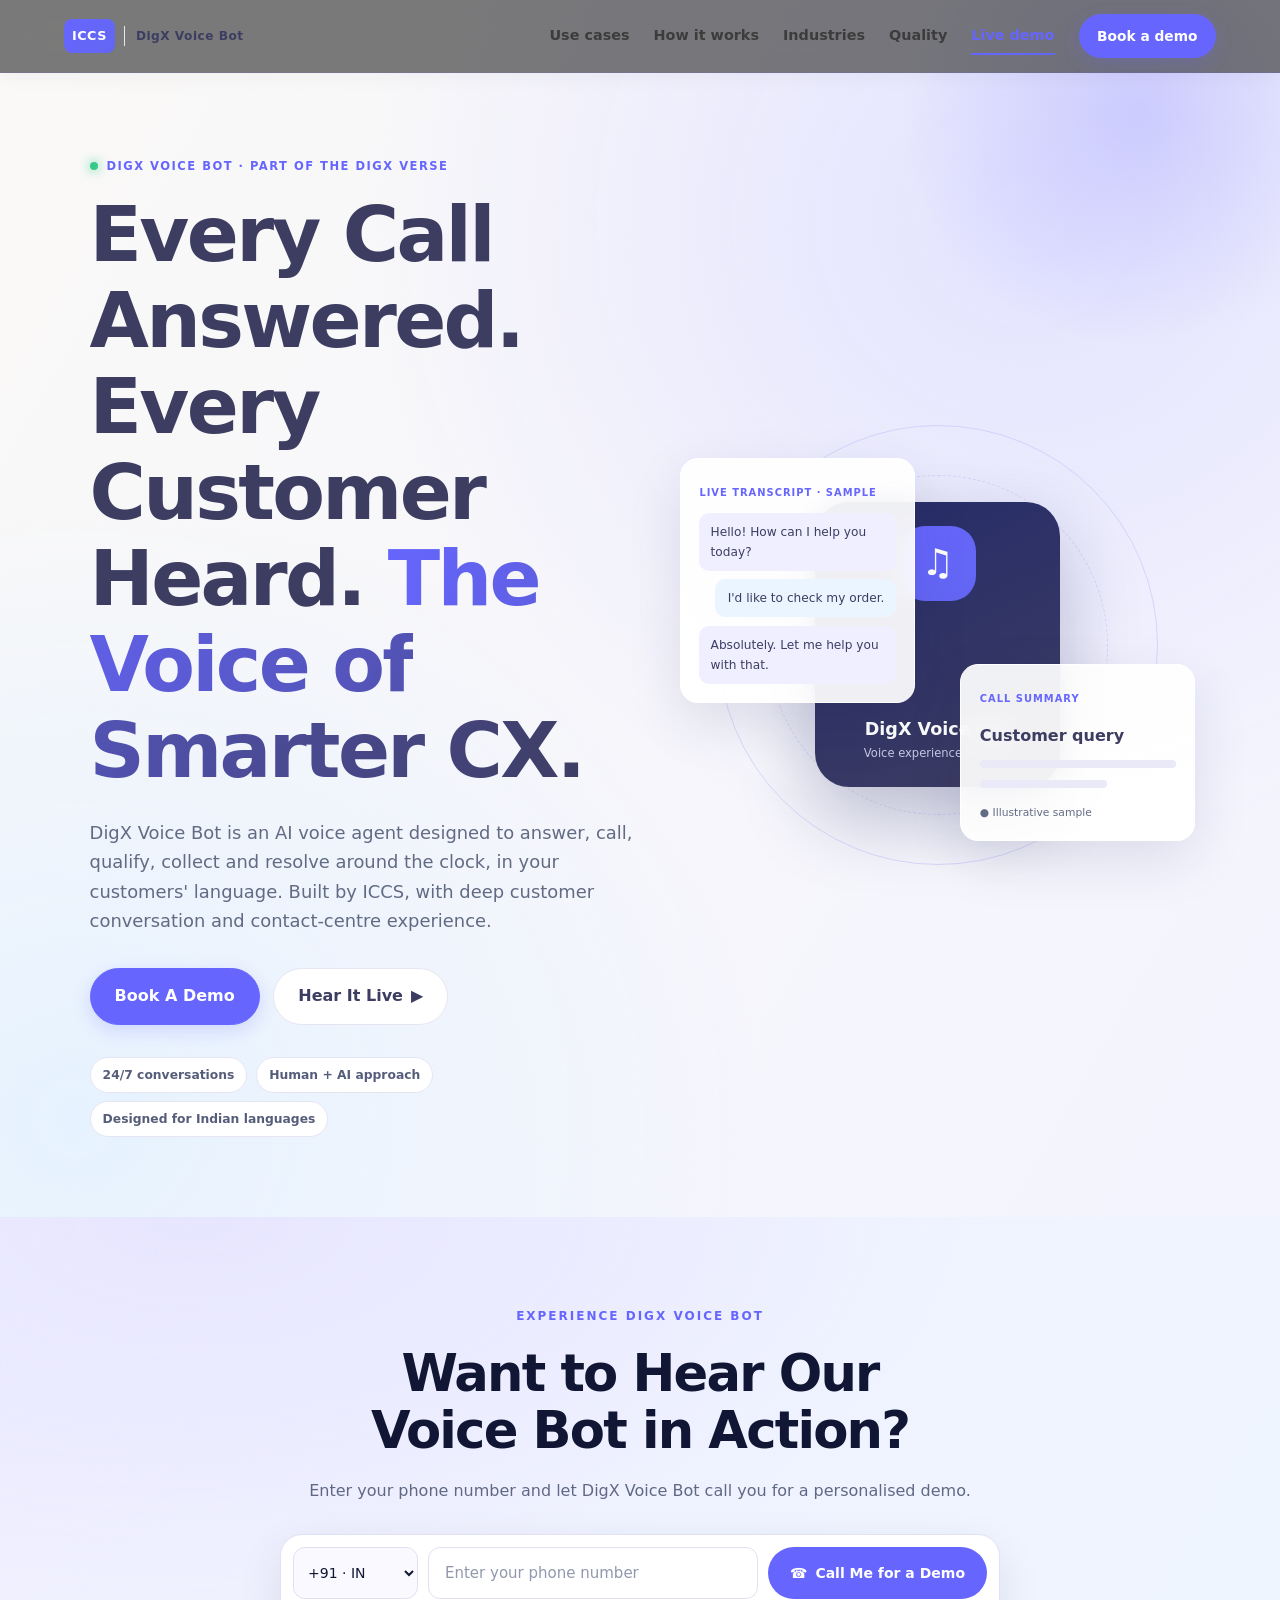
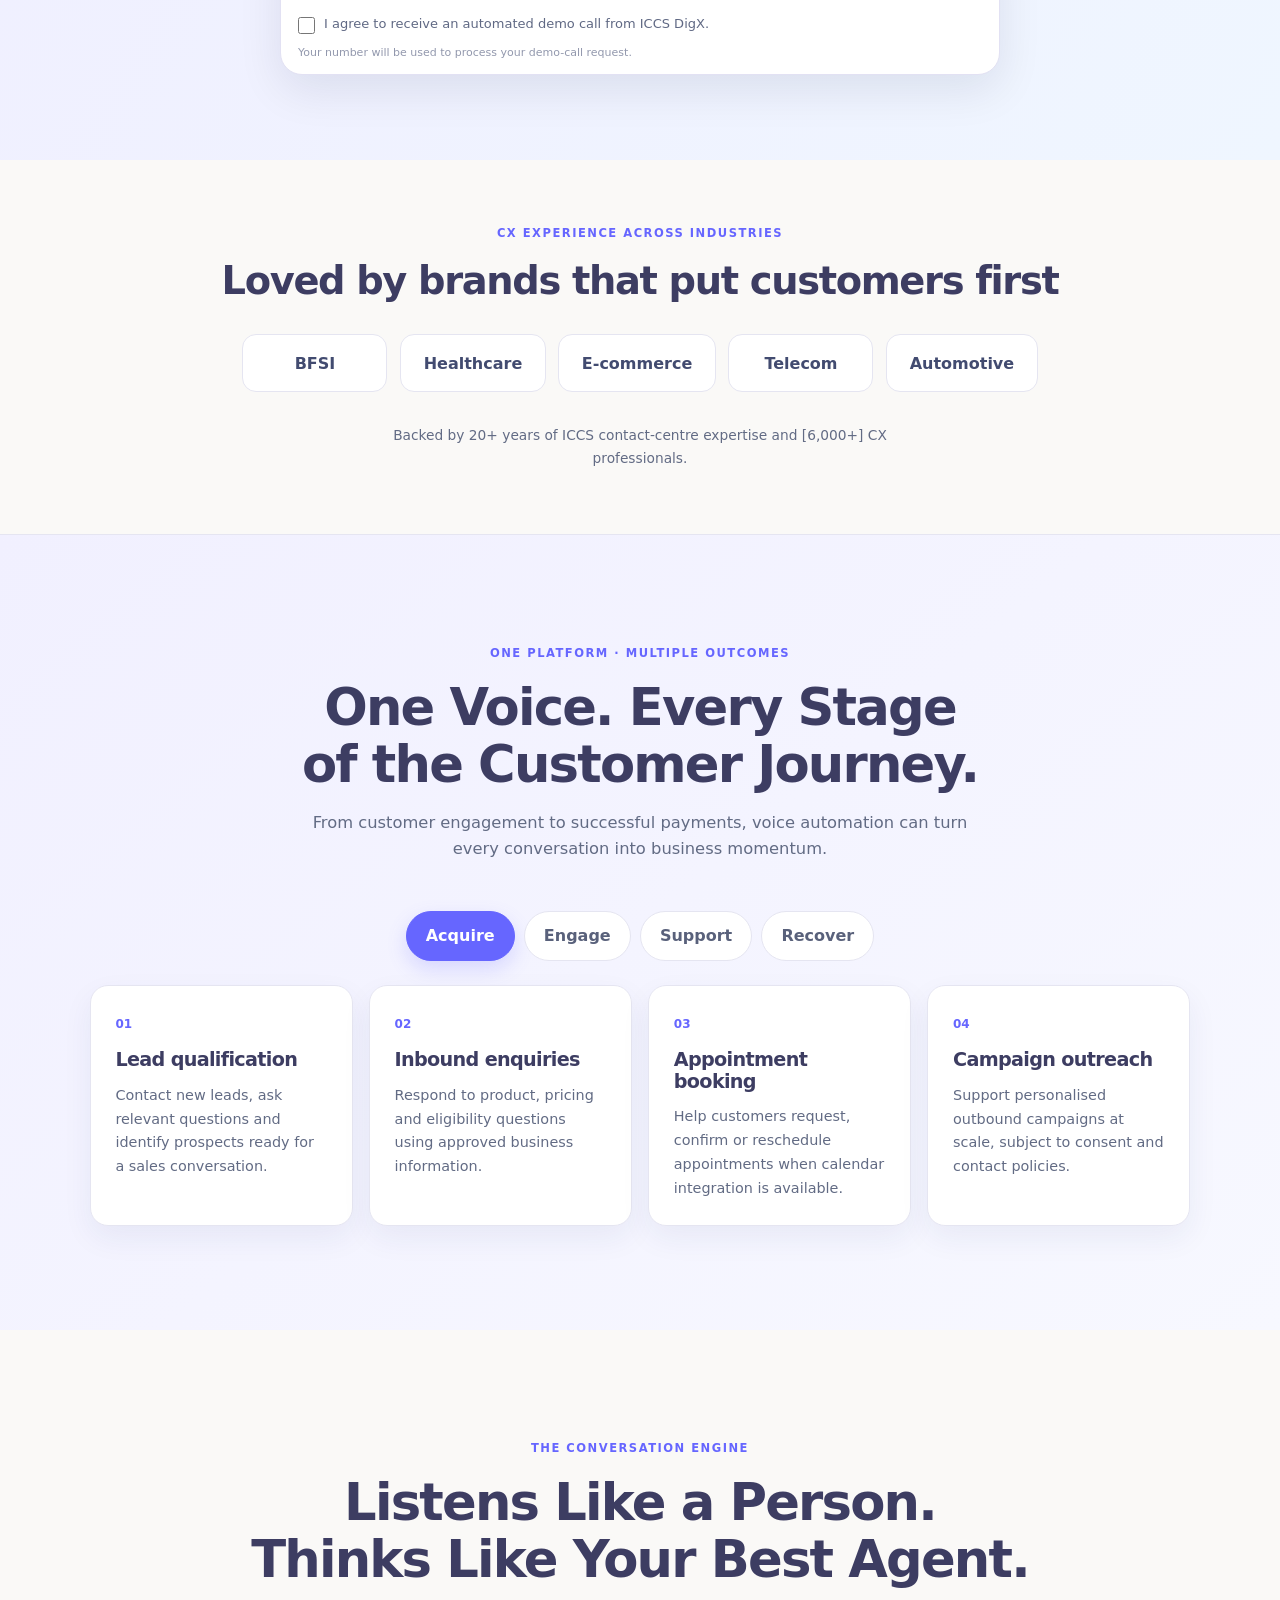
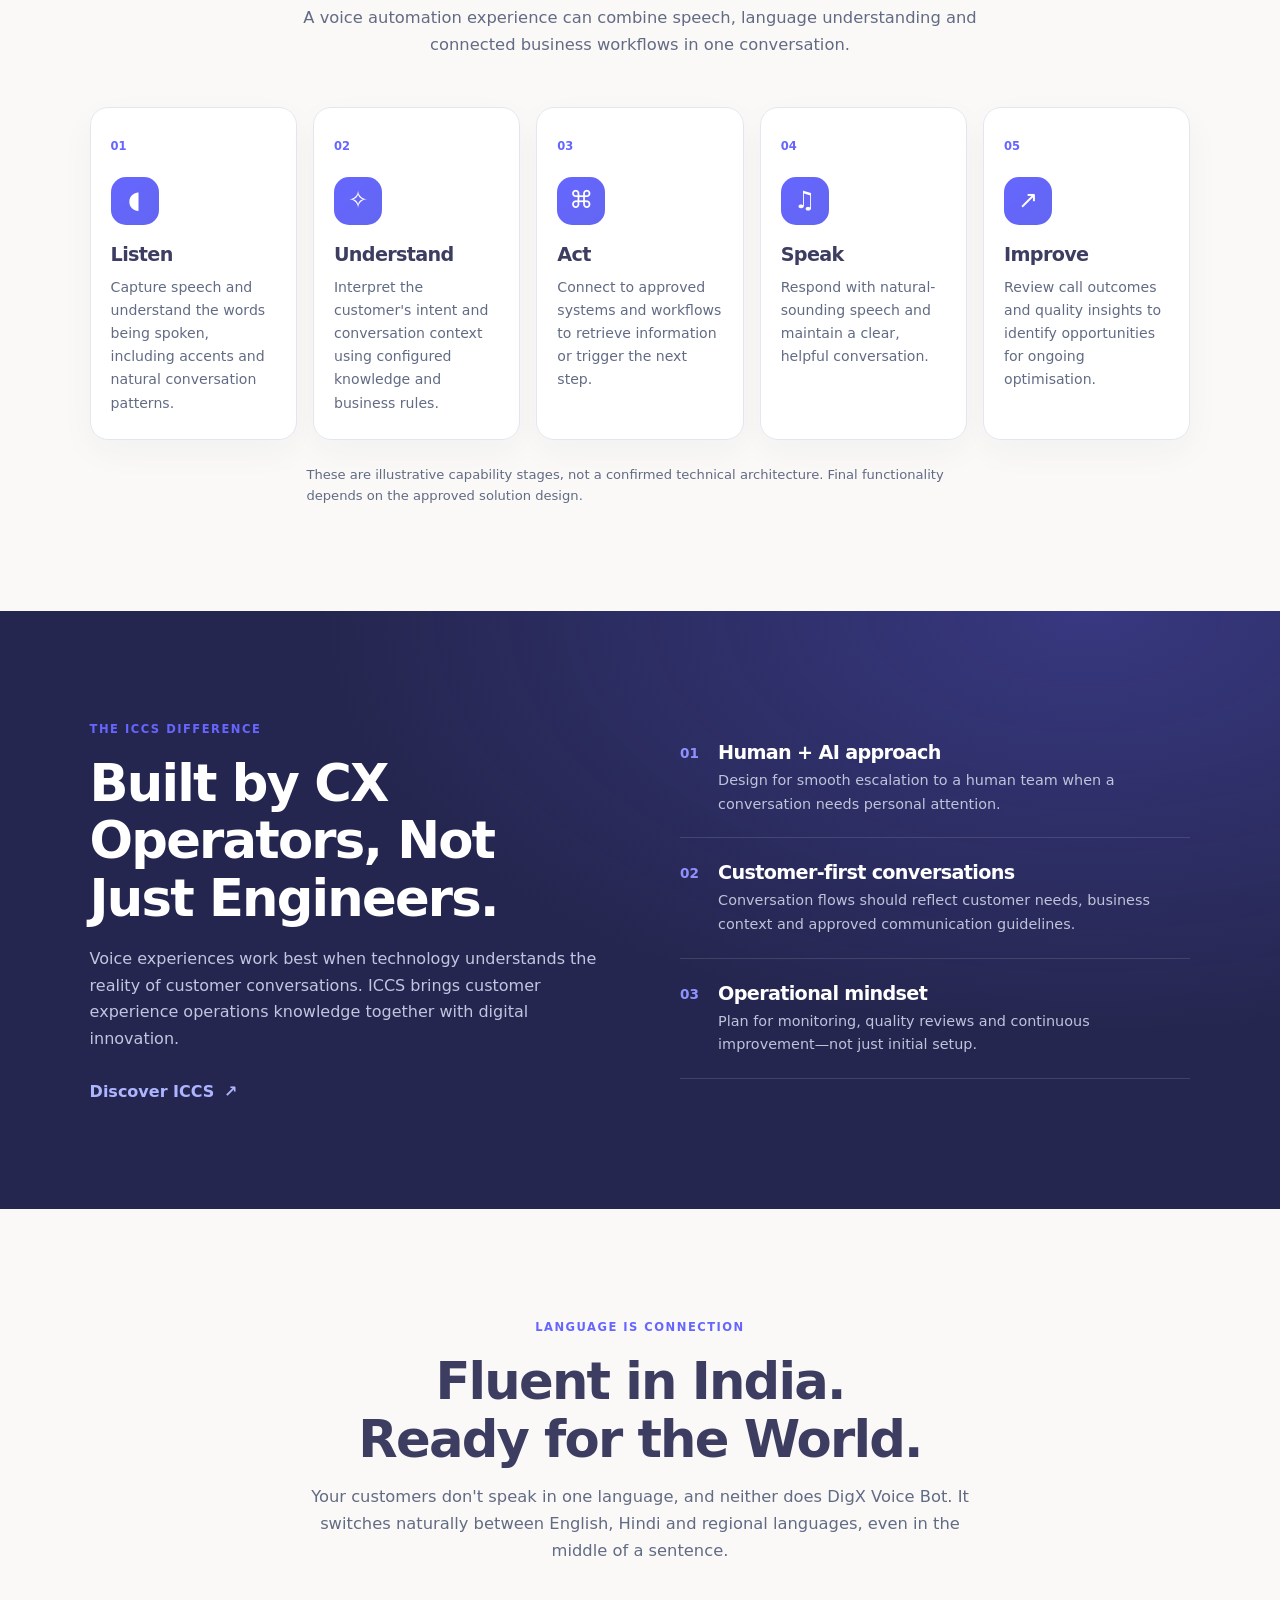
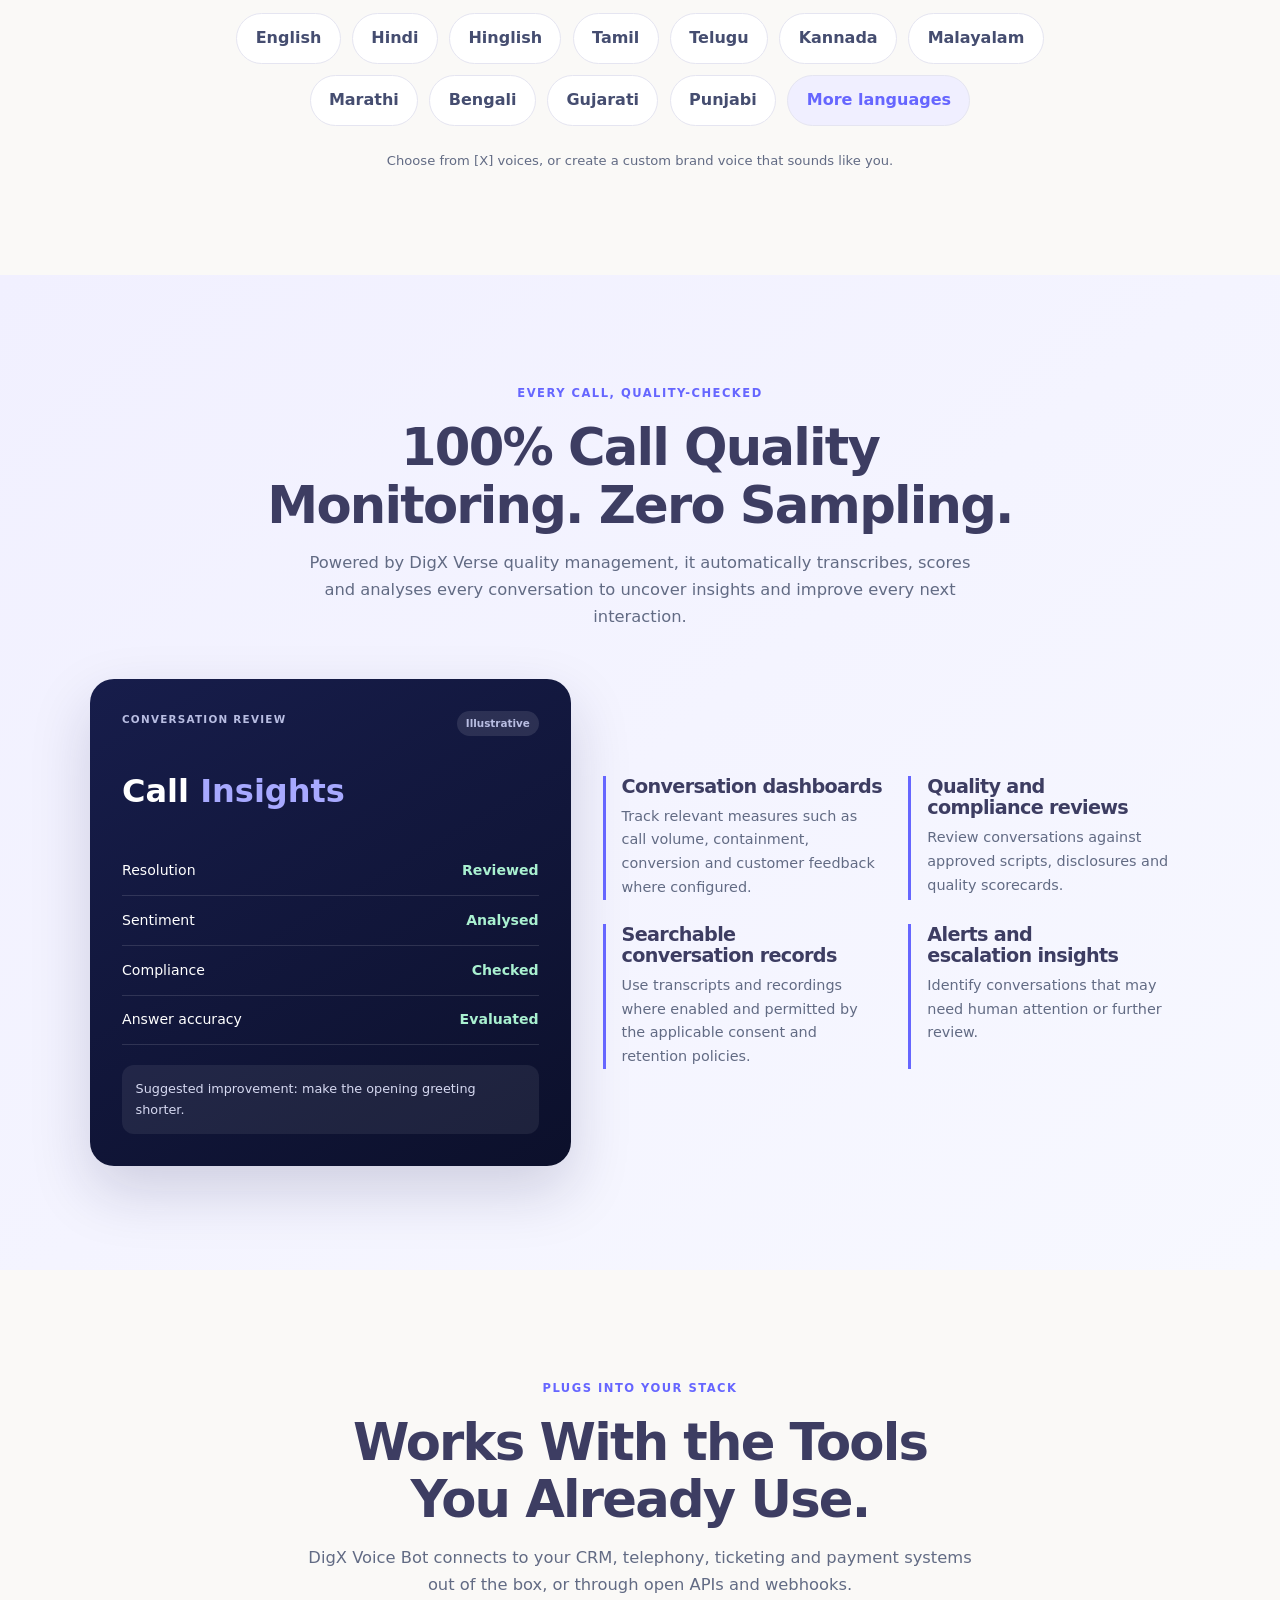
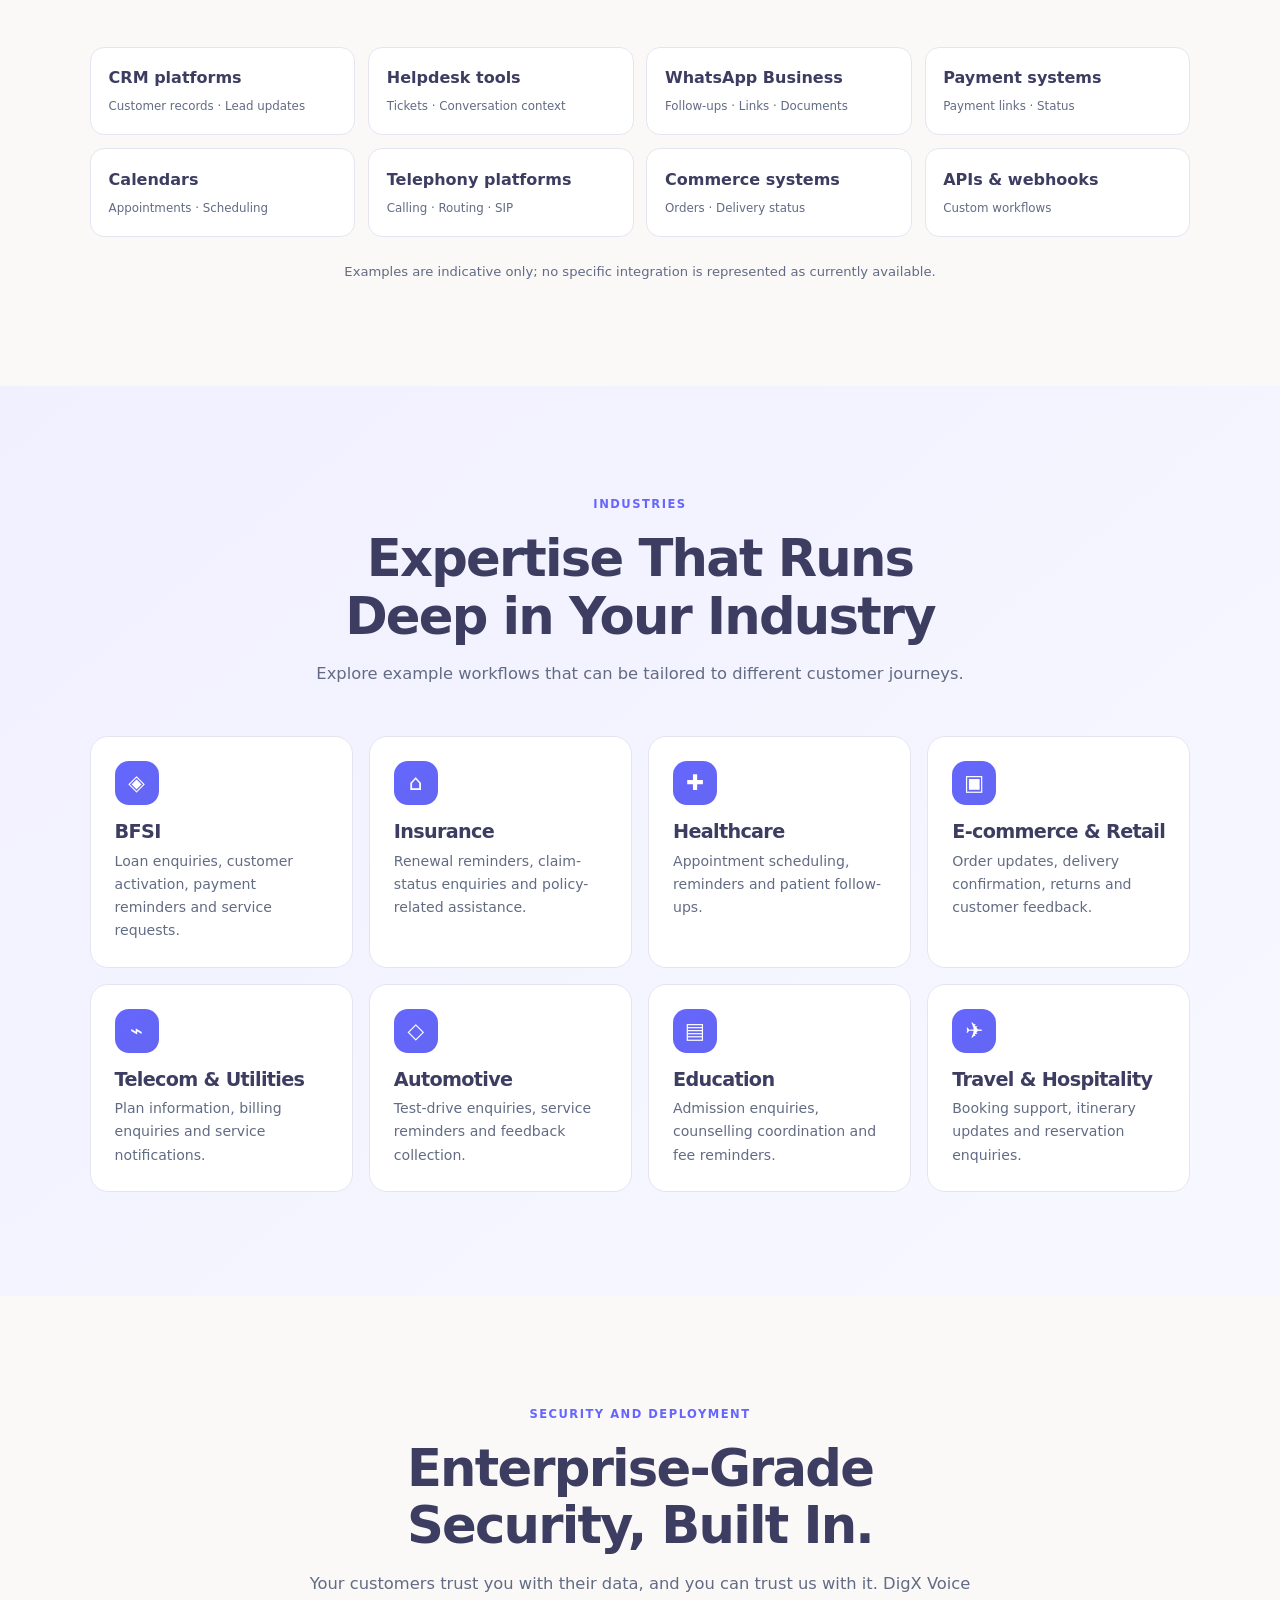
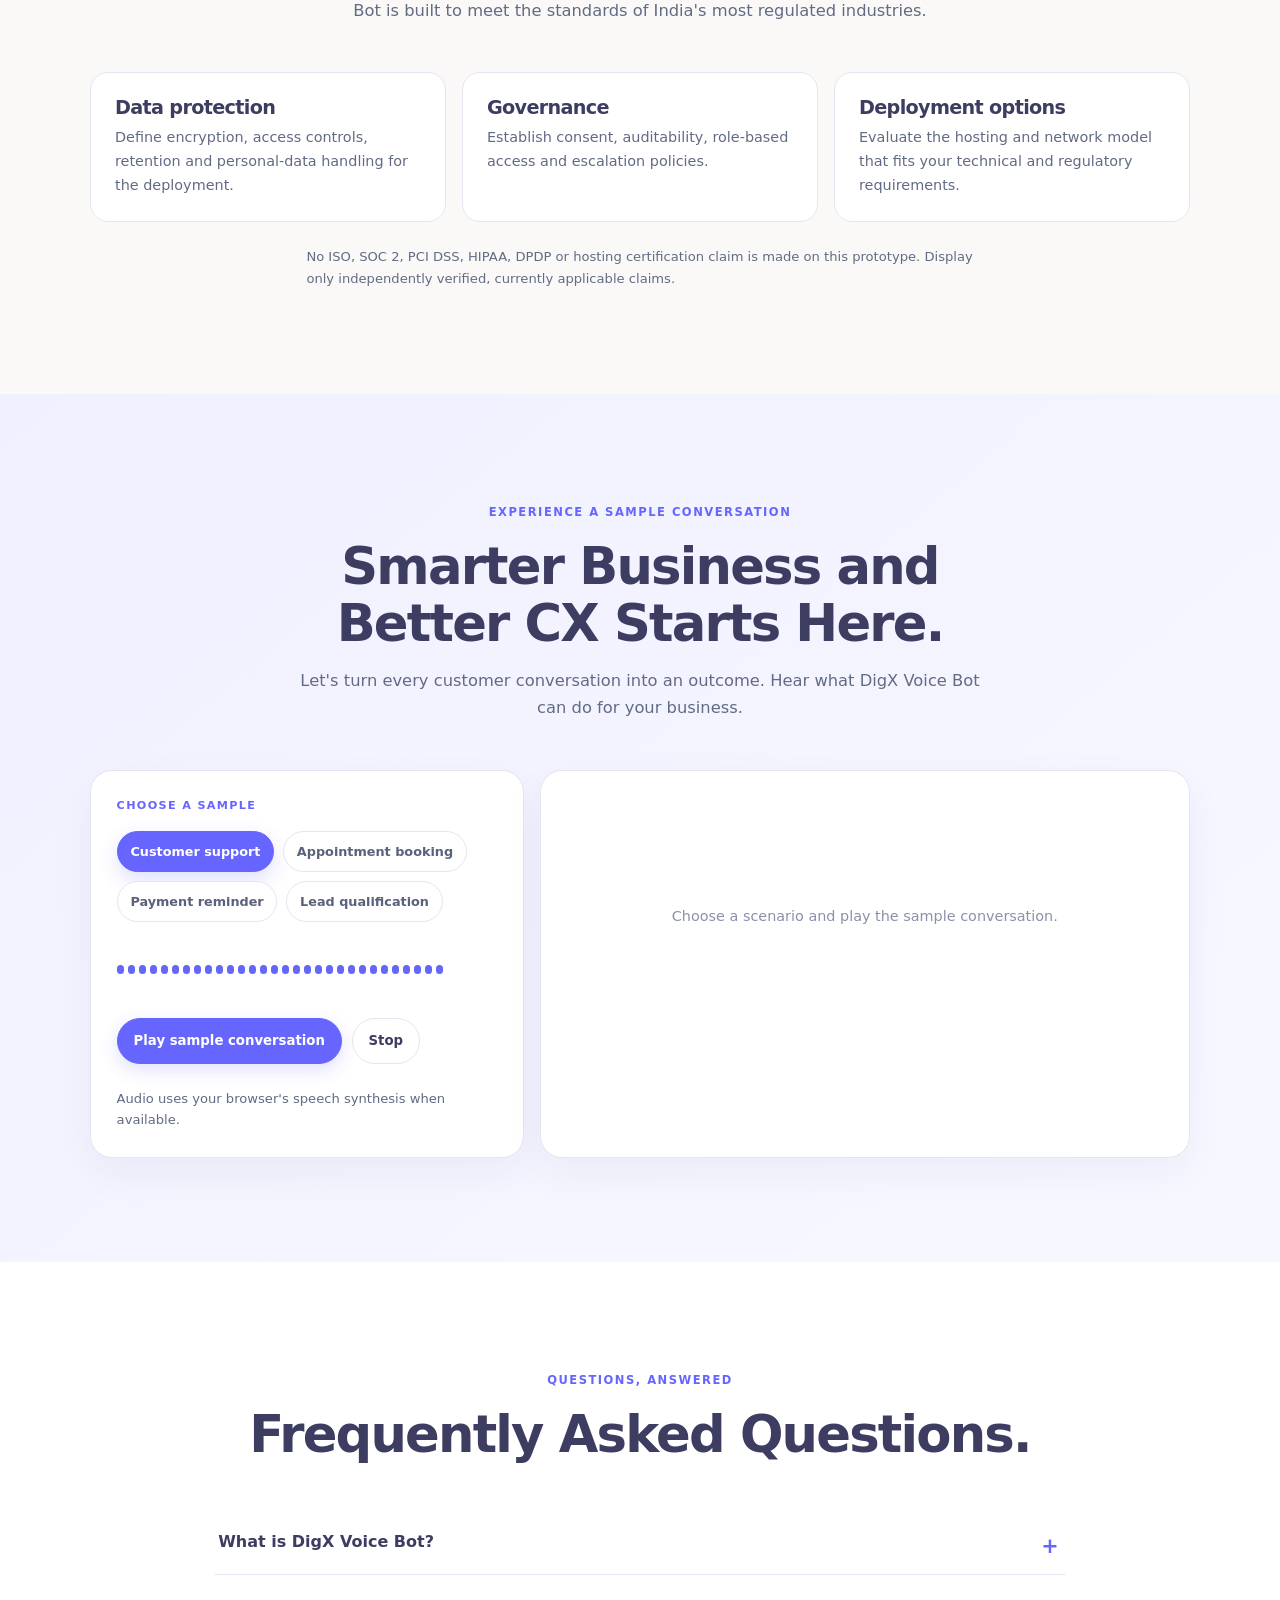
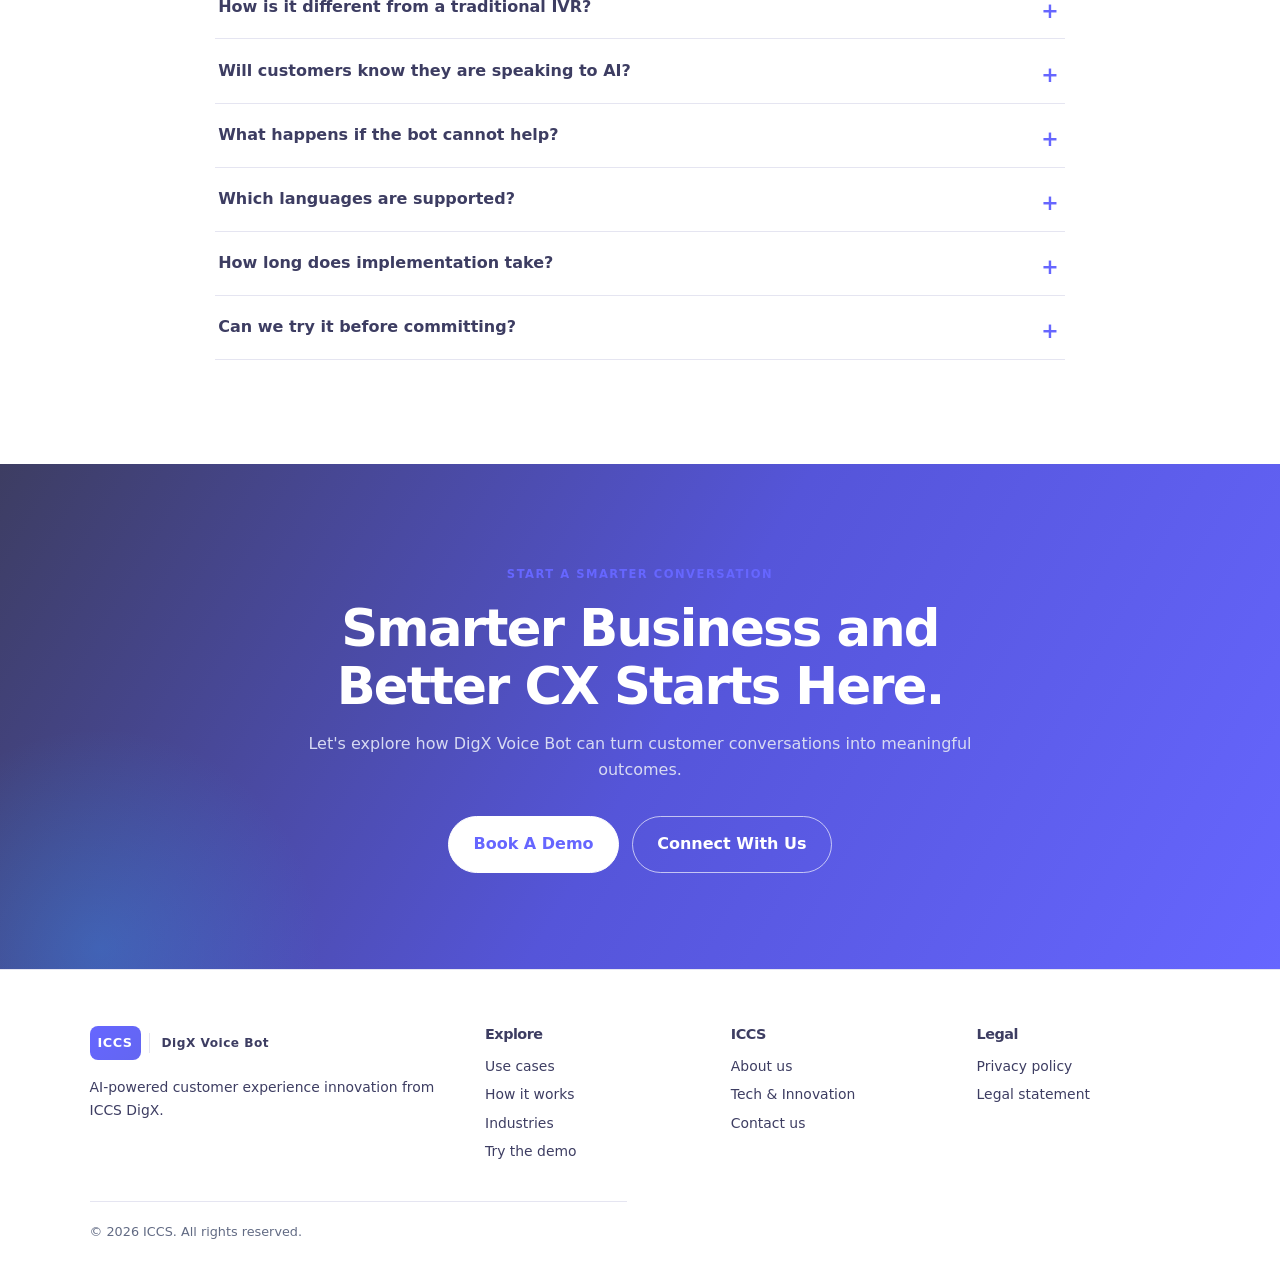
==== index.html @ 34fae16e "Rename homepage to index.html" ====
<!DOCTYPE html>
<html lang="en">
<head>
  <meta charset="UTF-8">
  <meta name="viewport" content="width=device-width, initial-scale=1">
  <title>DigX Voice Bot | AI Voice Agents for Customer Experience | ICCS DigX</title>
  <meta name="description" content="DigX Voice Bot by ICCS: AI voice agents that answer, call, qualify, collect and resolve in English, Hindi and multiple Indian languages. Built on ICCS customer experience expertise. Book a demo.">
  <meta name="robots" content="index,follow">
  <link rel="canonical" href="https://iccsdigx.com/tech-and-innovation/digx-voice-bot">
  <meta property="og:type" content="website">
  <meta property="og:title" content="DigX Voice Bot | AI Voice Agents for Customer Experience | ICCS DigX">
  <meta property="og:description" content="Every call answered. Every customer heard. Discover DigX Voice Bot by ICCS.">
  <meta property="og:url" content="https://iccsdigx.com/tech-and-innovation/digx-voice-bot">
  <meta name="twitter:card" content="summary_large_image">
  <meta name="theme-color" content="#faf9f7">
  <link rel="stylesheet" href="digx-bot.css">
  <script src="digx-bot.js" defer></script>
</head>
<body>
  <a class="skip" href="#main">Skip to content</a>
  <header class="nav" id="nav">
    <a class="logo" href="#home" aria-label="ICCS DigX Voice Bot home">
      <img src="https://iccsdigx.com/logo.png" alt="ICCS" width="118" height="34" data-logo>
      <span class="logo-fallback" hidden>ICCS</span><small>DigX Voice Bot</small>
    </a>
    <button class="burger" id="burger" type="button" aria-label="Open menu" aria-expanded="false" aria-controls="menu"><span></span><span></span></button>
    <nav id="menu" aria-label="Main navigation">
      <a href="#journey">Use cases</a><a href="#how">How it works</a><a href="#industries">Industries</a><a href="#quality">Quality</a><a href="#demo">Live demo</a>
      <a class="btn btn-sm" href="https://iccsdigx.com/contact-us" target="_blank" rel="noopener">Book a demo</a>
    </nav>
  </header>

  <main id="main">
    <section class="hero" id="home">
      <div class="hero-copy">
        <p class="eyebrow"><span class="dot"></span> DigX Voice Bot · Part of the DigX Verse</p>
        <h1>Every Call Answered. Every Customer Heard. <span>The Voice of Smarter CX.</span></h1>
        <p class="lede">DigX Voice Bot is an AI voice agent designed to answer, call, qualify, collect and resolve around the clock, in your customers' language. Built by ICCS, with deep customer conversation and contact-centre experience.</p>
        <div class="hero-actions"><a class="btn" href="https://iccsdigx.com/contact-us" target="_blank" rel="noopener">Book A Demo</a><a class="btn btn-ghost" href="#demo">Hear It Live <span aria-hidden="true">▶</span></a></div>
        <div class="hero-chips"><span>24/7 conversations</span><span>Human + AI approach</span><span>Designed for Indian languages</span></div>
      </div>
      <div class="hero-visual" aria-label="Illustration of a voice conversation">
        <div class="orbit orbit-one"></div><div class="orbit orbit-two"></div>
        <div class="voice-card transcript"><span class="mini-label">LIVE TRANSCRIPT · SAMPLE</span><p class="bubble">Hello! How can I help you today?</p><p class="bubble user-bubble">I'd like to check my order.</p><p class="bubble">Absolutely. Let me help you with that.</p></div>
        <div class="voice-core"><div class="sound-icon">♫</div><div class="wave" data-n="25"></div><strong>DigX Voice Bot</strong><small>Voice experience concept</small></div>
        <div class="voice-card summary"><span class="mini-label">CALL SUMMARY</span><strong>Customer query</strong><div class="summary-line"></div><div class="summary-line short"></div><span class="status">● Illustrative sample</span></div>
      </div>
    </section>


    <!-- LIVE DEMO CALL REQUEST -->
<section class="demo-call-section" id="live-demo-call">
  <div class="demo-call-content">

    <span class="demo-call-eyebrow">EXPERIENCE DIGX VOICE BOT</span>

    <h2>Want to Hear Our Voice Bot in Action?</h2>

    <p>
      Enter your phone number and let DigX Voice Bot call you
      for a personalised demo.
    </p>

    <form class="call-form" id="callRequestForm" novalidate>
      <div class="call-form-main">

        <label class="sr-only" for="countryCode">Country code</label>
        <select id="countryCode" name="country_code">
          <option value="+91" selected>+91 · IN</option>
          <option value="+1">+1 · US</option>
          <option value="+44">+44 · GB</option>
          <option value="+971">+971 · AE</option>
          <option value="+65">+65 · SG</option>
          <option value="+61">+61 · AU</option>
        </select>

        <label class="sr-only" for="phoneNumber">Phone number</label>
        <input
          id="phoneNumber"
          name="phone_number"
          type="tel"
          inputmode="tel"
          autocomplete="tel-national"
          placeholder="Enter your phone number"
          maxlength="18"
          required
        >

        <button class="call-submit" id="callSubmit" type="submit">
          <span class="call-icon">☎</span>
          <span class="call-button-text">Call Me for a Demo</span>
        </button>

      </div>

      <label class="call-consent" for="callConsent">
        <input id="callConsent" name="consent" type="checkbox" required>
        <span>I agree to receive an automated demo call from ICCS DigX.</span>
      </label>

      <p class="call-feedback" id="callFeedback" aria-live="polite"></p>

      <p class="call-privacy">
        Your number will be used to process your demo-call request.
      </p>
    </form>

  </div>
</section>

    <section class="trust section" aria-label="Industries served">
      <p class="eyebrow">CX experience across industries</p><h2>Loved by brands that put customers first</h2>
      <div class="industry-rail"><span>BFSI</span><span>Healthcare</span><span>E-commerce</span><span>Telecom</span><span>Automotive</span></div>
      <p class="muted center">Backed by 20+ years of ICCS contact-centre expertise and [6,000+] CX professionals.</p>
    </section>

    <section class="section section-tint" id="journey">
      <div class="section-heading"><p class="eyebrow">One platform · Multiple outcomes</p><h2>One Voice. Every Stage of the Customer Journey.</h2><p>From customer engagement to successful payments, voice automation can turn every conversation into business momentum.</p></div>
      <div class="tabs journey-tabs" role="tablist" aria-label="Customer journey stages">
        <button class="tab active" role="tab" aria-selected="true" data-journey="acquire">Acquire</button><button class="tab" role="tab" aria-selected="false" data-journey="engage">Engage</button><button class="tab" role="tab" aria-selected="false" data-journey="support">Support</button><button class="tab" role="tab" aria-selected="false" data-journey="recover">Recover</button>
      </div>
      <div class="journey-panel" id="journeyPanel" aria-live="polite"></div>
    </section>

    <section class="section" id="how">
      <div class="section-heading"><p class="eyebrow">The conversation engine</p><h2>Listens Like a Person. Thinks Like Your Best Agent.</h2><p>A voice automation experience can combine speech, language understanding and connected business workflows in one conversation.</p></div>
      <div class="process-grid">
        <article class="process-card"><span>01</span><div class="process-icon">◖</div><h3>Listen</h3><p>Capture speech and understand the words being spoken, including accents and natural conversation patterns.</p></article>
        <article class="process-card"><span>02</span><div class="process-icon">✧</div><h3>Understand</h3><p>Interpret the customer's intent and conversation context using configured knowledge and business rules.</p></article>
        <article class="process-card"><span>03</span><div class="process-icon">⌘</div><h3>Act</h3><p>Connect to approved systems and workflows to retrieve information or trigger the next step.</p></article>
        <article class="process-card"><span>04</span><div class="process-icon">♫</div><h3>Speak</h3><p>Respond with natural-sounding speech and maintain a clear, helpful conversation.</p></article>
        <article class="process-card"><span>05</span><div class="process-icon">↗</div><h3>Improve</h3><p>Review call outcomes and quality insights to identify opportunities for ongoing optimisation.</p></article>
      </div>
      <p class="fineprint">These are illustrative capability stages, not a confirmed technical architecture. Final functionality depends on the approved solution design.</p>
    </section>

    <section class="section section-dark" id="difference">
      <div class="dark-grid"><div><p class="eyebrow light">The ICCS difference</p><h2>Built by CX Operators, Not Just Engineers.</h2><p>Voice experiences work best when technology understands the reality of customer conversations. ICCS brings customer experience operations knowledge together with digital innovation.</p><a class="text-link" href="https://iccsdigx.com/about-us" target="_blank" rel="noopener">Discover ICCS <span>↗</span></a></div>
        <div class="difference-list"><article><b>01</b><div><h3>Human + AI approach</h3><p>Design for smooth escalation to a human team when a conversation needs personal attention.</p></div></article><article><b>02</b><div><h3>Customer-first conversations</h3><p>Conversation flows should reflect customer needs, business context and approved communication guidelines.</p></div></article><article><b>03</b><div><h3>Operational mindset</h3><p>Plan for monitoring, quality reviews and continuous improvement—not just initial setup.</p></div></article></div>
      </div>
    </section>

    <section class="section" id="languages">
      <div class="section-heading"><p class="eyebrow">Language is connection</p><h2>Fluent in India. Ready for the World.</h2><p>Your customers don&#39;t speak in one language, and neither does DigX Voice Bot. It switches
        naturally between English, Hindi and regional languages, even in the middle of a sentence.</p></div>
      <div class="language-cloud"><span>English</span><span>Hindi</span><span>Hinglish</span><span>Tamil</span><span>Telugu</span><span>Kannada</span><span>Malayalam</span><span>Marathi</span><span>Bengali</span><span>Gujarati</span><span>Punjabi</span><span class="more-language">More languages</span></div>
      <p class="fineprint center">Choose from [X] voices, or create a custom brand voice that sounds like you.</p>
    </section>

    <section class="section section-tint" id="quality">
      <div class="section-heading"><p class="eyebrow">Every Call, Quality-Checked</p><h2>100% Call Quality Monitoring. Zero Sampling.</h2><p>Powered by DigX Verse quality management, it automatically transcribes, scores and analyses
        every conversation to uncover insights and improve every next interaction.</p></div>
      <div class="quality-layout"><div class="quality-score"><div class="score-top"><span>CONVERSATION REVIEW</span><span class="score-pill">Illustrative</span></div><div class="score-number">Call <b>Insights</b></div><div class="score-row"><span>Resolution</span><b>Reviewed</b></div><div class="score-row"><span>Sentiment</span><b>Analysed</b></div><div class="score-row"><span>Compliance</span><b>Checked</b></div><div class="score-row"><span>Answer accuracy</span><b>Evaluated</b></div><div class="insight">Suggested improvement: make the opening greeting shorter.</div></div>
        <div class="quality-features"><article><h3>Conversation dashboards</h3><p>Track relevant measures such as call volume, containment, conversion and customer feedback where configured.</p></article><article><h3>Quality and compliance reviews</h3><p>Review conversations against approved scripts, disclosures and quality scorecards.</p></article><article><h3>Searchable conversation records</h3><p>Use transcripts and recordings where enabled and permitted by the applicable consent and retention policies.</p></article><article><h3>Alerts and escalation insights</h3><p>Identify conversations that may need human attention or further review.</p></article></div></div>
    </section>

    <section class="section" id="integrations">
      <div class="section-heading"><p class="eyebrow">Plugs Into Your Stack</p><h2>Works With the Tools You Already Use.</h2><p>DigX Voice Bot connects to your CRM, telephony, ticketing and payment systems out of the box,
        or through open APIs and webhooks.</p></div>
      <div class="integration-grid"><div>CRM platforms<small>Customer records · Lead updates</small></div><div>Helpdesk tools<small>Tickets · Conversation context</small></div><div>WhatsApp Business<small>Follow-ups · Links · Documents</small></div><div>Payment systems<small>Payment links · Status</small></div><div>Calendars<small>Appointments · Scheduling</small></div><div>Telephony platforms<small>Calling · Routing · SIP</small></div><div>Commerce systems<small>Orders · Delivery status</small></div><div>APIs & webhooks<small>Custom workflows</small></div></div>
      <p class="fineprint center">Examples are indicative only; no specific integration is represented as currently available.</p>
    </section>

    <section class="section section-tint" id="industries">
      <div class="section-heading"><p class="eyebrow">Industries</p><h2>Expertise That Runs Deep in Your Industry</h2><p>Explore example workflows that can be tailored to different customer journeys.</p></div>
      <div class="industry-grid"><article><span>◈</span><h3>BFSI</h3><p>Loan enquiries, customer activation, payment reminders and service requests.</p></article><article><span>⌂</span><h3>Insurance</h3><p>Renewal reminders, claim-status enquiries and policy-related assistance.</p></article><article><span>✚</span><h3>Healthcare</h3><p>Appointment scheduling, reminders and patient follow-ups.</p></article><article><span>▣</span><h3>E-commerce & Retail</h3><p>Order updates, delivery confirmation, returns and customer feedback.</p></article><article><span>⌁</span><h3>Telecom & Utilities</h3><p>Plan information, billing enquiries and service notifications.</p></article><article><span>◇</span><h3>Automotive</h3><p>Test-drive enquiries, service reminders and feedback collection.</p></article><article><span>▤</span><h3>Education</h3><p>Admission enquiries, counselling coordination and fee reminders.</p></article><article><span>✈</span><h3>Travel & Hospitality</h3><p>Booking support, itinerary updates and reservation enquiries.</p></article></div>
    </section>

    <section class="section" id="security">
      <div class="section-heading"><p class="eyebrow">Security and Deployment</p><h2> Enterprise-Grade Security, Built In.</h2><p>Your customers trust you with their data, and you can trust us with it. DigX Voice Bot is built to
        meet the standards of India&#39;s most regulated industries.</p></div>
      <div class="security-grid"><article><h3>Data protection</h3><p>Define encryption, access controls, retention and personal-data handling for the deployment.</p></article><article><h3>Governance</h3><p>Establish consent, auditability, role-based access and escalation policies.</p></article><article><h3>Deployment options</h3><p>Evaluate the hosting and network model that fits your technical and regulatory requirements.</p></article></div>
      <p class="fineprint">No ISO, SOC 2, PCI DSS, HIPAA, DPDP or hosting certification claim is made on this prototype. Display only independently verified, currently applicable claims.</p>
    </section>

    <section class="section section-tint" id="demo">
      <div class="section-heading"><p class="eyebrow">Experience a sample conversation</p><h2>Smarter Business and Better CX Starts Here.</h2><p>Let&#39;s turn every customer conversation into an outcome. Hear what DigX Voice Bot can do for
        your business.</p></div>
      <div class="demo-wrap"><div class="demo-controls"><div class="demo-label">CHOOSE A SAMPLE</div><div class="tabs demo-tabs" id="demoTabs" role="tablist" aria-label="Demo scenario"></div><div class="wave" id="demoWave" data-n="30"></div><div class="demo-actions"><button class="btn" id="playBtn" type="button">Play sample conversation</button><button class="btn btn-ghost" id="stopBtn" type="button">Stop</button></div><p class="fineprint">Audio uses your browser's speech synthesis when available.</p></div><div class="conversation" id="conversation" aria-live="polite"><div class="conversation-empty">Choose a scenario and play the sample conversation.</div></div></div>
    </section>

    <section class="section faq-section" id="faq">
      <div class="section-heading"><p class="eyebrow">Questions, answered</p><h2>Frequently Asked Questions.</h2></div>
      <div class="faq-list">
        <details><summary>What is DigX Voice Bot?</summary><p>DigX Voice Bot is an AI voice-agent concept from ICCS DigX, designed to support natural phone conversations for customer enquiries, reminders, lead qualification and service workflows. Final capabilities depend on the configured solution.</p></details>
        <details><summary>How is it different from a traditional IVR?</summary><p>A conversational voice agent is designed to understand spoken requests and respond in context, rather than relying only on fixed keypad menus. Available actions depend on connected systems and approved workflows.</p></details>
        <details><summary>Will customers know they are speaking to AI?</summary><p>Customer-facing experiences should be transparent about the use of an automated assistant and provide an appropriate path to human support.</p></details>
        <details><summary>What happens if the bot cannot help?</summary><p>A solution can be designed to route selected conversations to a human team, with relevant context passed along where the integration supports it.</p></details>
        <details><summary>Which languages are supported?</summary><p>Language and voice availability must be confirmed for the specific product configuration and deployment.</p></details>
        <details><summary>How long does implementation take?</summary><p>Timelines depend on use cases, integrations, security reviews, testing and deployment requirements. ICCS can confirm a realistic plan after discovery.</p></details>
        <details><summary>Can we try it before committing?</summary><p>Yes. Contact ICCS to discuss a product demonstration and whether a pilot is suitable for your use case.</p></details>
      </div>
    </section>

    <section class="closing-cta" id="contact"><p class="eyebrow light">Start a smarter conversation</p><h2>Smarter Business and Better CX Starts Here.</h2><p>Let's explore how DigX Voice Bot can turn customer conversations into meaningful outcomes.</p><div class="hero-actions"><a class="btn btn-white" href="https://iccsdigx.com/contact-us" target="_blank" rel="noopener">Book A Demo</a><a class="btn btn-outline-white" href="https://iccsdigx.com/contact-us" target="_blank" rel="noopener">Connect With Us</a></div></section>
  </main>

  
  <footer class="footer"><div class="footer-brand"><a class="logo" href="#home"><img src="https://iccsdigx.com/logo.png" alt="ICCS" width="118" height="34" data-logo><span class="logo-fallback" hidden>ICCS</span><small>DigX Voice Bot</small></a><p>AI-powered customer experience innovation from ICCS DigX.</p></div><div><h3>Explore</h3><a href="#journey">Use cases</a><a href="#how">How it works</a><a href="#industries">Industries</a><a href="#demo">Try the demo</a></div><div><h3>ICCS</h3><a href="https://iccsdigx.com/about-us" target="_blank" rel="noopener">About us</a><a href="https://iccsdigx.com/tech-and-innovation" target="_blank" rel="noopener">Tech & Innovation</a><a href="https://iccsdigx.com/contact-us" target="_blank" rel="noopener">Contact us</a></div><div><h3>Legal</h3><a href="https://iccsdigx.com/privacy-policy" target="_blank" rel="noopener">Privacy policy</a><a href="https://iccsdigx.com/legal-statement" target="_blank" rel="noopener">Legal statement</a></div><p class="copyright">© 2026 ICCS. All rights reserved.</p></footer>

  <link rel="stylesheet" href="digx-bot.css">
  <link rel="stylesheet" href="digx-bot-iccs.css">   <!-- add, after digx-bot.css -->
  <script src="digx-bot.js" defer></script>
  <body class="dgx">                                 <!-- add class -->
</body>
</html>
---- digx-bot.css ----
@font-face {
    font-family: Satoshi;
    src: local('Satoshi'), url('fonts/Satoshi-Variable.woff2') format('woff2');
    font-weight: 300 900;
    font-display: swap
}

:root {
    --p: #6666ff;
    --p-dark: #4545d8;
    --b: #2fa8ff;
    --ink: #101633;
    --night: #080a20;
    --cream: #faf9f7;
    --lav: #f0efff;
    --sky: #eff6ff;
    --mute: #626b84;
    --line: #e5e5f1;
    --radius: 22px;
    --ease: cubic-bezier(.22, .61, .36, 1);
    --font: 'Satoshi', 'Segoe UI', system-ui, sans-serif
}

*,
*::before,
*::after {
    box-sizing: border-box
}

* {
    margin: 0
}

[hidden] {
    display: none !important
}

html {
    scroll-behavior: smooth;
    scroll-padding-top: 90px
}

body {
    font-family: var(--font);
    color: var(--ink);
    background: var(--cream);
    line-height: 1.65;
    overflow-x: hidden;
    -webkit-font-smoothing: antialiased
}

a {
    color: inherit;
    text-decoration: none
}

button,
input,
select {
    font: inherit
}

button {
    cursor: pointer
}

p {
    max-width: 66ch
}

h1,
h2,
h3 {
    line-height: 1.12;
    letter-spacing: -.035em;
    text-wrap: balance
}

h1 {
    font-size: clamp(2.65rem, 6vw, 5.5rem);
    font-weight: 850
}

h2 {
    font-size: clamp(2rem, 4vw, 3.45rem);
    font-weight: 800
}

h3 {
    font-size: 1.2rem;
    font-weight: 750
}

.center {
    text-align: center;
    margin-inline: auto
}

.muted,
.section-heading>p:not(.eyebrow) {
    color: var(--mute)
}

.fineprint {
    font-size: .82rem;
    color: var(--mute);
    max-width: 80ch;
    margin: 1.5rem auto 0
}

.skip {
    position: absolute;
    left: -9999px;
    top: 1rem;
    background: white;
    padding: .7rem 1rem;
    z-index: 100
}

.skip:focus {
    left: 1rem
}

.eyebrow {
    display: inline-flex;
    align-items: center;
    gap: .55rem;
    text-transform: uppercase;
    letter-spacing: .13em;
    font-size: .72rem;
    font-weight: 800;
    color: var(--p);
    margin-bottom: 1rem
}

.eyebrow.light {
    color: #bfc5ff
}

.dot {
    width: 8px;
    height: 8px;
    border-radius: 50%;
    background: #36c98a;
    box-shadow: 0 0 12px #36c98a
}

.nav {
    position: fixed;
    inset: 0 0 auto;
    z-index: 50;
    display: flex;
    align-items: center;
    justify-content: space-between;
    padding: .85rem clamp(1.2rem, 5vw, 5rem);
    background: rgba(20, 20, 20, 0.342);
    backdrop-filter: blur(16px);
    border-bottom: 1px solid rgba(220, 220, 238, .8)
}

.logo {
    display: flex;
    align-items: center;
    gap: .55rem;
    font-weight: 850;
    letter-spacing: .03em
}

.logo img {
    width: auto;
    height: 34px;
    max-width: 118px;
    object-fit: contain
}

.logo small {
    font-size: .76rem;
    font-weight: 650;
    color: var(--mute);
    border-left: 1px solid var(--line);
    padding-left: .7rem;
    white-space: nowrap
}

.logo-fallback {
    display: grid;
    place-items: center;
    height: 34px;
    padding: 0 .5rem;
    border-radius: 8px;
    color: white;
    background: linear-gradient(135deg, var(--p), var(--b));
    font-size: .8rem
}

.nav nav {
    display: flex;
    align-items: center;
    gap: 1.5rem;
    font-size: .9rem;
    font-weight: 650
}

.nav nav>a:not(.btn) {
    color: #454d67
}

.nav nav>a:not(.btn):hover {
    color: var(--p)
}

.burger {
    display: none;
    border: 0;
    background: none;
    width: 42px;
    height: 42px;
    padding: 8px
}

.burger span {
    display: block;
    height: 2px;
    background: var(--ink);
    margin: 6px 0
}

.btn {
    display: inline-flex;
    align-items: center;
    justify-content: center;
    gap: .5rem;
    padding: .9rem 1.5rem;
    border-radius: 999px;
    background: linear-gradient(135deg, var(--p), #8585ff);
    color: white;
    font-weight: 750;
    border: 1px solid transparent;
    box-shadow: 0 10px 25px #6666ff35;
    transition: transform .2s, box-shadow .2s
}

.btn:hover {
    transform: translateY(-2px);
    box-shadow: 0 14px 30px #6666ff45
}

.btn-sm {
    padding: .62rem 1.1rem;
    font-size: .86rem
}

.btn-ghost {
    background: white;
    color: var(--ink);
    border-color: var(--line);
    box-shadow: none
}

.btn-white {
    background: white;
    color: var(--p);
    box-shadow: none
}

.btn-outline-white {
    background: transparent;
    border-color: #ffffff8a;
    color: white;
    box-shadow: none
}

.hero {
    min-height: 760px;
    padding: 9.5rem clamp(1.25rem, 7vw, 7rem) 5rem;
    display: grid;
    grid-template-columns: 1.04fr .96fr;
    align-items: center;
    gap: 3rem;
    background: radial-gradient(ellipse at 72% 30%, #e5e5ff 0, transparent 42%), linear-gradient(120deg, #faf9f7, #f4f4ff)
}

.hero-copy {
    max-width: 740px
}

.hero h1 span {
    color: var(--p)
}

.lede {
    font-size: 1.12rem;
    color: var(--mute);
    margin-top: 1.5rem;
    max-width: 60ch
}

.hero-actions {
    display: flex;
    flex-wrap: wrap;
    gap: .85rem;
    margin-top: 2rem
}

.hero-chips {
    display: flex;
    flex-wrap: wrap;
    gap: .55rem;
    margin-top: 2rem
}

.hero-chips span {
    font-size: .77rem;
    font-weight: 700;
    color: #555d7a;
    background: #fff;
    border: 1px solid var(--line);
    border-radius: 999px;
    padding: .42rem .75rem
}

.hero-visual {
    height: 490px;
    position: relative;
    display: grid;
    place-items: center;
    isolation: isolate
}

.orbit {
    position: absolute;
    border: 1px solid #aaaaf65c;
    border-radius: 50%;
    width: 440px;
    height: 440px
}

.orbit-two {
    width: 340px;
    height: 340px;
    border-style: dashed
}

.voice-core {
    z-index: 2;
    width: 245px;
    height: 285px;
    border-radius: 34px;
    background: linear-gradient(155deg, #252b69, #101633);
    color: white;
    box-shadow: 0 30px 75px #151a4c42;
    display: flex;
    flex-direction: column;
    align-items: center;
    justify-content: center;
    padding: 1.5rem
}

.sound-icon {
    display: grid;
    place-items: center;
    width: 76px;
    height: 76px;
    border-radius: 25px;
    background: linear-gradient(135deg, var(--p), var(--b));
    font-size: 2.3rem;
    margin-bottom: 1.2rem
}

.voice-core strong {
    font-size: 1.1rem
}

.voice-core small {
    color: #c6c9e9;
    font-size: .72rem
}

.voice-card {
    position: absolute;
    z-index: 3;
    background: #ffffffed;
    border: 1px solid white;
    border-radius: 18px;
    padding: 1.15rem;
    box-shadow: 0 20px 55px #1c22521c;
    width: 235px
}

.transcript {
    left: -1%;
    top: 12%
}

.summary {
    right: -1%;
    bottom: 10%
}

.mini-label {
    font-size: .62rem;
    letter-spacing: .1em;
    color: var(--p);
    font-weight: 850
}

.bubble {
    font-size: .76rem;
    background: #f0efff;
    border-radius: 10px;
    padding: .55rem .7rem;
    margin-top: .55rem
}

.user-bubble {
    background: #eaf5ff;
    text-align: right;
    margin-left: 1rem
}

.summary strong {
    display: block;
    margin-top: .8rem
}

.summary-line {
    height: 8px;
    border-radius: 10px;
    background: #e9e9f7;
    margin-top: .7rem
}

.summary-line.short {
    width: 65%
}

.status {
    display: block;
    font-size: .67rem;
    color: var(--mute);
    margin-top: 1rem
}

.section {
    padding: 6.5rem clamp(1.25rem, 7vw, 7rem)
}

.section-tint {
    background: linear-gradient(140deg, #f1f0ff, #f7f8ff)
}

.section-heading {
    text-align: center;
    max-width: 820px;
    margin: 0 auto 3rem
}

.section-heading>p:not(.eyebrow) {
    margin: 1rem auto 0;
    font-size: 1.02rem
}

.trust {
    text-align: center;
    padding: 3.7rem 1.5rem 4rem;
    border-bottom: 1px solid var(--line)
}

.trust h2 {
    font-size: clamp(1.7rem, 3vw, 2.5rem)
}

.industry-rail {
    display: flex;
    justify-content: center;
    flex-wrap: wrap;
    gap: .8rem;
    margin: 2rem auto;
    max-width: 1000px
}

.industry-rail span {
    min-width: 145px;
    padding: 1rem 1.4rem;
    border: 1px solid var(--line);
    border-radius: 14px;
    background: white;
    font-weight: 800;
    color: #424b70
}

.trust .muted {
    font-size: .86rem;
    margin: auto
}

.tabs {
    display: flex;
    justify-content: center;
    flex-wrap: wrap;
    gap: .55rem
}

.tab {
    padding: .65rem 1.2rem;
    border-radius: 999px;
    background: white;
    border: 1px solid var(--line);
    font-weight: 750;
    color: #59617b;
    transition: .2s
}

.tab.active,
.tab[aria-selected=true] {
    background: var(--ink);
    border-color: var(--ink);
    color: white
}

.journey-tabs {
    margin: 0 auto 1.5rem
}

.journey-panel {
    display: grid;
    grid-template-columns: repeat(4, 1fr);
    gap: 1rem;
    max-width: 1200px;
    margin: auto
}

.journey-card {
    background: white;
    border: 1px solid var(--line);
    border-radius: 18px;
    padding: 1.55rem;
    min-height: 210px;
    box-shadow: 0 12px 30px #252b6810
}

.journey-card>span {
    font-size: .75rem;
    font-weight: 850;
    color: var(--p)
}

.journey-card h3 {
    margin: .8rem 0
}

.journey-card p {
    font-size: .9rem;
    color: var(--mute)
}

.process-grid {
    display: grid;
    grid-template-columns: repeat(5, 1fr);
    gap: 1rem;
    max-width: 1250px;
    margin: auto
}

.process-card {
    position: relative;
    padding: 1.5rem 1.25rem;
    border: 1px solid var(--line);
    border-radius: 18px;
    background: white;
    box-shadow: 0 12px 35px #252b680a
}

.process-card>span {
    font-size: .72rem;
    color: var(--p);
    font-weight: 850
}

.process-icon {
    width: 48px;
    height: 48px;
    display: grid;
    place-items: center;
    background: var(--lav);
    color: var(--p);
    font-size: 1.5rem;
    border-radius: 15px;
    margin: 1.2rem 0
}

.process-card p {
    font-size: .88rem;
    color: var(--mute);
    margin-top: .6rem
}

.section-dark {
    background: var(--night);
    color: white
}

.dark-grid {
    display: grid;
    grid-template-columns: 1fr 1fr;
    gap: 5rem;
    max-width: 1150px;
    margin: auto;
    align-items: center
}

.dark-grid>div:first-child>p:not(.eyebrow) {
    color: #c1c5df;
    margin-top: 1.2rem
}

.dark-grid h2 {
    max-width: 600px
}

.text-link {
    display: inline-flex;
    gap: .6rem;
    color: #aeb5ff;
    font-weight: 800;
    margin-top: 1.7rem
}

.difference-list {
    display: grid;
    gap: 1.5rem
}

.difference-list article {
    display: flex;
    gap: 1.2rem;
    padding-bottom: 1.3rem;
    border-bottom: 1px solid #ffffff20
}

.difference-list article>b {
    color: #8f91ff;
    font-size: .85rem
}

.difference-list p {
    color: #bfc3da;
    font-size: .9rem;
    margin-top: .35rem
}

.language-cloud {
    display: flex;
    flex-wrap: wrap;
    justify-content: center;
    gap: .7rem;
    max-width: 900px;
    margin: auto
}

.language-cloud span {
    padding: .7rem 1.15rem;
    background: white;
    border: 1px solid var(--line);
    border-radius: 999px;
    font-weight: 750;
    color: #454d70
}

.language-cloud .more-language {
    background: var(--lav);
    color: var(--p)
}

.quality-layout {
    display: grid;
    grid-template-columns: .9fr 1.1fr;
    gap: 2rem;
    max-width: 1100px;
    margin: auto;
    align-items: center
}

.quality-score {
    background: linear-gradient(150deg, #171d4b, #0c102b);
    color: white;
    padding: 2rem;
    border-radius: 24px;
    box-shadow: 0 25px 60px #151a4c2b
}

.score-top {
    display: flex;
    justify-content: space-between;
    gap: 1rem;
    font-size: .65rem;
    letter-spacing: .12em;
    color: #b8bde2;
    font-weight: 800
}

.score-pill {
    background: #ffffff1b;
    padding: .25rem .55rem;
    border-radius: 999px;
    letter-spacing: 0
}

.score-number {
    font-size: 2rem;
    font-weight: 800;
    margin: 1.8rem 0
}

.score-number b {
    color: #a7a9ff
}

.score-row {
    display: flex;
    justify-content: space-between;
    padding: .8rem 0;
    border-bottom: 1px solid #ffffff20;
    font-size: .88rem
}

.score-row b {
    color: #a9f0d0
}

.insight {
    margin-top: 1.2rem;
    padding: .85rem;
    background: #ffffff12;
    border-radius: 12px;
    color: #d6d9f1;
    font-size: .8rem
}

.quality-features {
    display: grid;
    grid-template-columns: 1fr 1fr;
    gap: 1.5rem
}

.quality-features article {
    border-left: 3px solid var(--p);
    padding-left: 1rem
}

.quality-features p,
.security-grid p {
    font-size: .9rem;
    color: var(--mute);
    margin-top: .45rem
}

.integration-grid {
    display: grid;
    grid-template-columns: repeat(4, 1fr);
    gap: .8rem;
    max-width: 1100px;
    margin: auto
}

.integration-grid>div {
    background: white;
    border: 1px solid var(--line);
    border-radius: 14px;
    padding: 1.1rem;
    font-weight: 800
}

.integration-grid small {
    display: block;
    font-size: .74rem;
    color: var(--mute);
    font-weight: 500;
    margin-top: .35rem
}

.industry-grid {
    display: grid;
    grid-template-columns: repeat(4, 1fr);
    gap: 1rem;
    max-width: 1200px;
    margin: auto
}

.industry-grid article,
.security-grid article {
    background: white;
    border: 1px solid var(--line);
    border-radius: 18px;
    padding: 1.5rem
}

.industry-grid article>span {
    display: grid;
    place-items: center;
    width: 44px;
    height: 44px;
    border-radius: 14px;
    background: var(--lav);
    color: var(--p);
    font-size: 1.35rem;
    margin-bottom: 1rem
}

.industry-grid p {
    font-size: .88rem;
    color: var(--mute);
    margin-top: .45rem
}

.security-grid {
    display: grid;
    grid-template-columns: repeat(3, 1fr);
    gap: 1rem;
    max-width: 1100px;
    margin: auto
}

.demo-wrap {
    display: grid;
    grid-template-columns: .8fr 1.2fr;
    gap: 1rem;
    max-width: 1100px;
    margin: auto
}

.demo-controls,
.conversation {
    background: white;
    border: 1px solid var(--line);
    border-radius: 22px;
    padding: 1.6rem;
    box-shadow: 0 15px 40px #252b680d
}

.demo-label {
    font-size: .7rem;
    letter-spacing: .12em;
    font-weight: 850;
    color: var(--p);
    margin-bottom: 1rem
}

.demo-tabs {
    justify-content: flex-start
}

.demo-tabs .tab {
    font-size: .8rem;
    padding: .55rem .8rem
}

.wave {
    height: 48px;
    display: flex;
    align-items: center;
    gap: 4px;
    margin: 1.5rem 0
}

.wave i {
    flex: 1;
    max-width: 7px;
    height: 20%;
    border-radius: 5px;
    background: linear-gradient(var(--b), var(--p));
    transition: height .2s
}

.wave.playing i {
    animation: wave 1s ease-in-out infinite alternate
}

.wave.playing i:nth-child(3n) {
    animation-delay: -.5s
}

.wave.playing i:nth-child(2n) {
    animation-delay: -.25s
}

@keyframes wave {
    to {
        height: 95%
    }
}

.demo-actions {
    display: flex;
    flex-wrap: wrap;
    gap: .6rem
}

.demo-actions .btn {
    font-size: .83rem;
    padding: .7rem 1rem
}

.demo-actions .btn-ghost {
    border: 1px solid var(--line)
}

.conversation {
    min-height: 290px;
    max-height: 420px;
    overflow: auto;
    background: #fff
}

.conversation-empty {
    height: 240px;
    display: grid;
    place-items: center;
    text-align: center;
    color: #8a91a8;
    font-size: .9rem
}

.chat-line {
    margin-bottom: 1rem
}

.chat-line small {
    font-size: .62rem;
    letter-spacing: .08em;
    color: var(--mute);
    font-weight: 850
}

.chat-line p {
    display: inline-block;
    max-width: 90%;
    padding: .75rem 1rem;
    background: #f0efff;
    border-radius: 14px;
    margin-top: .3rem;
    font-size: .9rem
}

.chat-line.user {
    text-align: right
}

.chat-line.user p {
    background: #eaf5ff
}

.faq-section {
    background: #fff
}

.faq-list {
    max-width: 850px;
    margin: auto
}

.faq-list details {
    border-bottom: 1px solid var(--line);
    padding: 1.15rem .2rem
}

.faq-list summary {
    font-weight: 800;
    cursor: pointer;
    list-style: none;
    position: relative;
    padding-right: 2rem
}

.faq-list summary::-webkit-details-marker {
    display: none
}

.faq-list summary::after {
    content: '+';
    position: absolute;
    right: .2rem;
    top: 0;
    color: var(--p);
    font-size: 1.3rem
}

.faq-list details[open] summary::after {
    content: '−'
}

.faq-list details p {
    color: var(--mute);
    font-size: .93rem;
    margin-top: .8rem
}

.closing-cta {
    text-align: center;
    padding: 6rem 1.5rem;
    background: radial-gradient(ellipse at 50% 0, #565be0, #151a4b 65%);
    color: white
}

.closing-cta h2 {
    max-width: 850px;
    margin: auto
}

.closing-cta>p:not(.eyebrow) {
    margin: 1rem auto 0;
    color: #d7daf2
}

.closing-cta .hero-actions {
    justify-content: center
}

.footer {
    display: grid;
    grid-template-columns: 1.7fr 1fr 1fr 1fr;
    gap: 2rem;
    padding: 3.5rem clamp(1.25rem, 7vw, 7rem) 2rem;
    background: #f0efff
}

.footer h3 {
    font-size: .9rem;
    margin-bottom: .8rem
}

.footer>div:not(.footer-brand) a {
    display: block;
    color: var(--mute);
    font-size: .87rem;
    margin: .35rem 0
}

.footer-brand p {
    color: var(--mute);
    font-size: .87rem;
    margin-top: 1rem
}

.copyright {
    grid-column: 1/-1;
    border-top: 1px solid var(--line);
    padding-top: 1.2rem;
    color: var(--mute);
    font-size: .8rem
}

.reveal {
    opacity: 0;
    transform: translateY(20px);
    transition: opacity .65s var(--ease), transform .65s var(--ease)
}

.reveal.visible {
    opacity: 1;
    transform: none
}

@media(max-width:1050px) {
    .hero {
        grid-template-columns: 1fr;
        text-align: center;
        padding-top: 9rem
    }

    .hero-copy {
        margin: auto
    }

    .hero-actions,
    .hero-chips {
        justify-content: center
    }

    .hero-visual {
        max-width: 650px;
        width: 100%;
        margin: auto
    }

    .journey-panel {
        grid-template-columns: repeat(2, 1fr)
    }

    .process-grid {
        grid-template-columns: repeat(3, 1fr)
    }

    .industry-grid {
        grid-template-columns: repeat(2, 1fr)
    }

    .integration-grid {
        grid-template-columns: repeat(2, 1fr)
    }

    .nav nav {
        gap: 1rem
    }

    .quality-layout {
        grid-template-columns: 1fr
    }

    .quality-score {
        max-width: 600px;
        width: 100%;
        margin: auto
    }
}

@media(max-width:760px) {
    .nav {
        padding: .7rem 1.1rem
    }

    .burger {
        display: block
    }

    .nav nav {
        display: none;
        position: absolute;
        top: 100%;
        left: 0;
        right: 0;
        padding: 1.2rem;
        background: #fff;
        align-items: stretch;
        flex-direction: column;
        border-bottom: 1px solid var(--line);
        box-shadow: 0 15px 25px #10163312
    }

    .nav nav.open {
        display: flex
    }

    .nav nav a {
        padding: .45rem
    }

    .logo small {
        font-size: .68rem
    }

    .hero {
        padding: 8.5rem 1.25rem 3.5rem;
        min-height: auto
    }

    .hero-visual {
        height: 390px
    }

    .orbit {
        width: 330px;
        height: 330px
    }

    .orbit-two {
        width: 260px;
        height: 260px
    }

    .voice-core {
        width: 190px;
        height: 230px
    }

    .voice-card {
        width: 190px;
        padding: .8rem
    }

    .transcript {
        left: 0;
        top: 4%
    }

    .summary {
        right: 0;
        bottom: 3%
    }

    .section {
        padding: 4.5rem 1.25rem
    }

    .trust {
        padding: 3rem 1.25rem
    }

    .journey-panel {
        grid-template-columns: 1fr 1fr
    }

    .process-grid {
        grid-template-columns: 1fr 1fr
    }

    .dark-grid {
        grid-template-columns: 1fr;
        gap: 2.5rem
    }

    .quality-features {
        grid-template-columns: 1fr 1fr
    }

    .demo-wrap {
        grid-template-columns: 1fr
    }

    .footer {
        grid-template-columns: 1fr 1fr
    }

    .footer-brand {
        grid-column: 1/-1
    }
}

@media(max-width:480px) {
    h1 {
        font-size: 2.55rem
    }

    .hero-visual {
        height: 330px
    }

    .orbit {
        width: 270px;
        height: 270px
    }

    .orbit-two {
        width: 215px;
        height: 215px
    }

    .voice-core {
        width: 155px;
        height: 195px;
        border-radius: 25px
    }

    .sound-icon {
        width: 55px;
        height: 55px;
        font-size: 1.8rem
    }

    .voice-card {
        width: 155px;
        padding: .65rem;
        border-radius: 13px
    }

    .mini-label {
        font-size: .5rem
    }

    .bubble {
        font-size: .62rem;
        padding: .4rem
    }

    .summary strong {
        font-size: .82rem
    }

    .status {
        font-size: .58rem
    }

    .hero-actions .btn {
        width: 100%
    }

    .industry-rail span {
        min-width: 42%;
        font-size: .85rem
    }

    .journey-panel,
    .process-grid,
    .industry-grid,
    .integration-grid,
    .security-grid,
    .quality-features {
        grid-template-columns: 1fr
    }

    .journey-card {
        min-height: 0
    }

    .footer {
        gap: 1.5rem
    }

    .footer-brand {
        grid-column: 1/-1
    }

    .copyright {
        font-size: .72rem
    }
}

@media(prefers-reduced-motion:reduce) {

    *,
    *::before,
    *::after {
        scroll-behavior: auto !important;
        animation: none !important;
        transition: none !important
    }

    .reveal {
        opacity: 1;
        transform: none
    }
}
/* ---------- Live Demo Call Section ---------- */

.demo-call-section {
    padding: 75px 20px;
    background: linear-gradient(135deg, #f0efff, #eff6ff);
    text-align: center;
  }
  
  .demo-call-content {
    max-width: 850px;
    margin: auto;
  }
  
  .demo-call-eyebrow {
    color: #6666ff;
    font-size: 12px;
    font-weight: 800;
    letter-spacing: 2px;
  }
  
  .demo-call-content h2 {
    margin: 15px auto;
    color: #101633;
  }
  
  .demo-call-content > p {
    color: #606984;
    margin: 0 auto 25px;
  }
  
  .demo-call-section .call-form {
    margin: 25px auto 0;
  }
  
  @media (max-width: 600px) {
    .demo-call-section {
      padding: 55px 16px;
    }
  
    .demo-call-section .call-form-main {
      flex-wrap: wrap;
    }
  
    .demo-call-section .call-form select {
      max-width: 100%;
    }
  
    .demo-call-section .call-submit {
      width: 100%;
    }
  }

/* =========================================
   DIGX VOICE BOT — DEMO CALL SECTION
========================================= */

.demo-call-section {
    padding: 85px 20px;
    background: linear-gradient(120deg, #f0efff, #eff6ff);
    text-align: center;
  }
  
  .demo-call-content {
    max-width: 850px;
    margin: auto;
  }
  
  .demo-call-eyebrow {
    display: inline-block;
    color: #6666ff;
    font-size: 12px;
    font-weight: 800;
    letter-spacing: 2px;
    margin-bottom: 18px;
  }
  
  .demo-call-content h2 {
    max-width: 650px;
    margin: 0 auto 18px;
    color: #101633;
    font-size: clamp(2rem, 4vw, 3.3rem);
  }
  
  .demo-call-content > p {
    margin: 0 auto 25px;
    color: #606984;
    font-size: 1rem;
  }
  
  /* Form container */
  .demo-call-section .call-form {
    width: min(100%, 720px);
    margin: 30px auto 0;
    padding: 12px;
    background: #fff;
    border: 1px solid #e2e1f3;
    border-radius: 22px;
    box-shadow: 0 15px 45px rgba(16, 22, 51, .09);
    text-align: left;
  }
  
  .demo-call-section .call-form-main {
    display: flex;
    align-items: center;
    gap: 10px;
  }
  
  /* Hide accessibility-only labels */
  .demo-call-section .sr-only {
    position: absolute !important;
    width: 1px !important;
    height: 1px !important;
    padding: 0 !important;
    margin: -1px !important;
    overflow: hidden !important;
    clip: rect(0, 0, 0, 0) !important;
    white-space: nowrap !important;
    border: 0 !important;
  }
  
  /* Country code */
  .demo-call-section .call-form select {
    width: 125px;
    height: 52px;
    padding: 0 10px;
    border: 1px solid #e2e1f3;
    border-radius: 12px;
    background: #faf9ff;
    color: #101633;
    font-size: 14px;
  }
  
  /* Phone number */
  .demo-call-section .call-form input[type="tel"] {
    flex: 1;
    min-width: 0;
    height: 52px;
    padding: 0 16px;
    border: 1px solid #e2e1f3;
    border-radius: 12px;
    background: #fff;
    color: #101633;
    font-size: 15px;
    outline-offset: 2px;
  }
  
  .demo-call-section .call-form input[type="tel"]:focus {
    border-color: #6666ff;
    outline: 2px solid rgba(102, 102, 255, .12);
  }
  
  .demo-call-section .call-form input::placeholder {
    color: #9298ad;
  }
  
  /* Submit button */
  .demo-call-section .call-submit {
    min-height: 52px;
    padding: 0 22px;
    border: none;
    border-radius: 12px;
    background: linear-gradient(135deg, #6666ff, #8585ff);
    color: #fff;
    font-size: 14px;
    font-weight: 700;
    cursor: pointer;
    white-space: nowrap;
    transition: .25s ease;
  }
  
  .demo-call-section .call-submit:hover {
    transform: translateY(-2px);
    box-shadow: 0 8px 20px rgba(102, 102, 255, .25);
  }
  
  .demo-call-section .call-submit:disabled {
    opacity: .6;
    cursor: not-allowed;
    transform: none;
  }
  
  /* Consent */
  .demo-call-section .call-consent {
    display: flex;
    align-items: flex-start;
    gap: 9px;
    margin: 15px 5px 0;
    color: #606984;
    font-size: 13px;
    line-height: 1.5;
    cursor: pointer;
  }
  
  .demo-call-section .call-consent input {
    margin-top: 3px;
    accent-color: #6666ff;
  }
  
  /* Feedback */
  .demo-call-section .call-feedback {
    margin: 12px 5px 0;
    font-size: 13px;
  }
  
  .demo-call-section .call-privacy {
    margin: 10px 5px 0;
    color: #9298ad;
    font-size: 11px;
  }
  
  /* Mobile */
  @media (max-width: 650px) {
    .demo-call-section {
      padding: 60px 16px;
    }
  
    .demo-call-section .call-form-main {
      flex-wrap: wrap;
    }
  
    .demo-call-section .call-form select {
      width: 100%;
    }
  
    .demo-call-section .call-form input[type="tel"] {
      width: 100%;
      flex: 1 1 100%;
    }
  
    .demo-call-section .call-submit {
      width: 100%;
    }
  }
  /* DigX Voice Bot — ICCS visual layer. Load AFTER digx-bot.css.
   Scope: add class "dgx" to <body> (standalone) or to the wrapper div (when embedded in iccsdigx.com).
   Brand tokens are the only values to edit to re-sync with the main site. */
   .dgx{
    --p:#6666ff;--p-dark:#4545d8;--b:#2fa8ff;--ink:#101633;--night:#080a20;--cream:#faf9f7;--lav:#f0efff;--sky:#eff6ff;--mute:#626b84;--line:#e5e5f1;
    --grad:linear-gradient(135deg,var(--p),#8585ff);--grad-brand:linear-gradient(135deg,var(--p),var(--b));
    --sh-1:0 10px 30px rgba(37,43,104,.08);--sh-2:0 18px 44px rgba(37,43,104,.15);
    --ease:cubic-bezier(.22,.61,.36,1)
  }
  html:has(.dgx){scroll-behavior:smooth;scroll-padding-top:90px}
  
  /* ---------- Motion primitives ---------- */
  @keyframes dgx-rise{from{opacity:0;transform:translateY(18px)}to{opacity:1;transform:none}}
  @keyframes dgx-fade{from{opacity:0}to{opacity:1}}
  @keyframes dgx-drop{from{opacity:0;transform:translateY(-8px)}to{opacity:1;transform:none}}
  @keyframes dgx-float{0%,100%{translate:0 0}50%{translate:0 -10px}}
  @keyframes dgx-spin{to{rotate:360deg}}
  @keyframes dgx-drift{to{transform:translate(-60px,50px) scale(1.12)}}
  
  /* ---------- Header ---------- */
  .dgx .nav{background:rgba(8,10,32,.8);-webkit-backdrop-filter:saturate(1.4) blur(18px);backdrop-filter:saturate(1.4) blur(18px);border-bottom:1px solid transparent;transition:box-shadow .3s var(--ease),border-color .3s,padding .3s}
  .dgx .nav.scrolled{border-color:rgba(255,255,255,.12);box-shadow:0 8px 28px rgba(0,0,0,.28);padding-block:.6rem}
  .dgx .nav nav>a:not(.btn){position:relative;padding:.35rem 0;color:#e6e8ff;transition:color .2s}
  .dgx .nav nav>a:not(.btn):hover{color:#fff}
  .dgx .nav nav>a:not(.btn)::after{content:"";position:absolute;left:0;right:0;bottom:-2px;height:2px;border-radius:2px;background:var(--grad-brand);transform:scaleX(0);transform-origin:left;transition:transform .3s var(--ease)}
  .dgx .nav nav>a:not(.btn):hover::after,.dgx .nav nav>a.active::after{transform:scaleX(1)}
  .dgx .nav nav>a.active{color:#b4b6ff}
  .dgx .logo small{color:#b9bde0;border-left-color:rgba(255,255,255,.25)}
  .dgx .burger span{background:#fff;transition:transform .3s var(--ease),opacity .2s}
  .dgx .burger[aria-expanded=true] span:first-child{transform:translateY(4px) rotate(45deg)}
  .dgx .burger[aria-expanded=true] span:last-child{transform:translateY(-4px) rotate(-45deg)}
  @media(max-width:920px){
    .dgx .burger{display:block}
    .dgx .nav nav{display:none;position:absolute;top:100%;left:0;right:0;padding:1.2rem;background:rgba(8,10,32,.97);flex-direction:column;align-items:stretch;border-bottom:1px solid rgba(255,255,255,.12);box-shadow:0 15px 25px rgba(0,0,0,.3)}
    .dgx .nav nav.open{display:flex;animation:dgx-drop .3s var(--ease)}
    .dgx .nav nav a{padding:.5rem .45rem}
  }
  
  /* ---------- Buttons ---------- */
  .dgx .btn{background:var(--grad);transition:transform .25s var(--ease),box-shadow .25s,background-color .25s,border-color .25s,color .25s}
  .dgx .btn:active{transform:translateY(0) scale(.98)}
  .dgx .btn:focus-visible,.dgx .tab:focus-visible,.dgx .call-submit:focus-visible,.dgx summary:focus-visible{outline:3px solid rgba(102,102,255,.45);outline-offset:3px}
  .dgx .btn>span[aria-hidden]{display:inline-block;transition:transform .25s var(--ease)}
  .dgx .btn:hover>span[aria-hidden]{transform:translateX(3px)}
  .dgx .btn-ghost{background:#fff;color:var(--ink);box-shadow:none}
  .dgx .btn-white{background:#fff;color:var(--p);box-shadow:none}
  .dgx .btn-outline-white{background:transparent;color:#fff;border-color:rgba(255,255,255,.55);box-shadow:none}
  .dgx .btn-ghost:hover{border-color:var(--p);color:var(--p)}
  .dgx .btn-white:hover{background:var(--lav)}
  .dgx .btn-outline-white:hover{background:rgba(255,255,255,.12);border-color:#fff}
  .dgx .btn:disabled{opacity:.55;cursor:not-allowed;transform:none}
  
  /* ---------- Hero: one orchestrated entrance ---------- */
  .dgx .hero{position:relative;overflow:hidden;background:radial-gradient(ellipse at 80% 18%,#e3e3ff 0,transparent 46%),radial-gradient(ellipse at 6% 92%,#e6f2ff 0,transparent 40%),linear-gradient(120deg,var(--cream),#f4f4ff)}
  .dgx .hero::before{content:"";position:absolute;width:520px;height:520px;right:-120px;top:-150px;border-radius:50%;background:radial-gradient(circle,rgba(102,102,255,.22),transparent 65%);animation:dgx-drift 14s ease-in-out infinite alternate;pointer-events:none}
  .dgx .hero>*{position:relative}
  .dgx .hero h1 span{background:var(--grad-brand);-webkit-background-clip:text;background-clip:text;-webkit-text-fill-color:transparent}
  .dgx .hero-copy>*{animation:dgx-rise .8s var(--ease) both}
  .dgx .hero-copy>:nth-child(2){animation-delay:.09s}
  .dgx .hero-copy>:nth-child(3){animation-delay:.18s}
  .dgx .hero-copy>:nth-child(4){animation-delay:.27s}
  .dgx .hero-copy>:nth-child(5){animation-delay:.36s}
  .dgx .hero-visual{animation:dgx-fade 1s .3s var(--ease) both}
  .dgx .orbit-one{animation:dgx-spin 70s linear infinite}
  .dgx .orbit-two{animation:dgx-spin 90s linear infinite reverse}
  .dgx .voice-card{animation:dgx-float 7s ease-in-out infinite;-webkit-backdrop-filter:blur(10px);backdrop-filter:blur(10px)}
  .dgx .summary{animation-delay:-3.5s}
  .dgx .voice-core{background:linear-gradient(155deg,#252b69,var(--ink))}
  .dgx .hero-chips span{transition:border-color .2s,color .2s}
  .dgx .hero-chips span:hover{border-color:var(--p);color:var(--p)}
  
  /* ---------- Cards: reveal timing + hover ---------- */
  .dgx .journey-card,.dgx .process-card,.dgx .industry-grid article,.dgx .security-grid article,.dgx .integration-grid>div,.dgx .quality-features article,.dgx .demo-controls{transition:transform .3s var(--ease),box-shadow .3s,border-color .3s}
  .dgx .reveal.visible{transition:transform .3s var(--ease),box-shadow .3s,border-color .3s,opacity .3s}
  .dgx .journey-card:hover,.dgx .process-card:hover,.dgx .industry-grid article:hover,.dgx .security-grid article:hover,.dgx .integration-grid>div:hover{transform:translateY(-4px);border-color:rgba(102,102,255,.45);box-shadow:var(--sh-2)}
  .dgx .journey-card{animation:dgx-rise .5s var(--ease) both}
  .dgx .journey-card:nth-child(2){animation-delay:.06s}
  .dgx .journey-card:nth-child(3){animation-delay:.12s}
  .dgx .journey-card:nth-child(4){animation-delay:.18s}
  .dgx .process-icon,.dgx .industry-grid article>span{background:var(--grad-brand);color:#fff;transition:transform .3s var(--ease)}
  .dgx .process-card:hover .process-icon,.dgx .industry-grid article:hover>span{transform:scale(1.08) rotate(-4deg)}
  
  /* ---------- Tabs, chips, strips ---------- */
  .dgx .tab{transition:background-color .25s,color .25s,border-color .25s,transform .2s}
  .dgx .tab:hover:not(.active){border-color:var(--p);color:var(--p)}
  .dgx .tab:active{transform:scale(.97)}
  .dgx .tab.active,.dgx .tab[aria-selected=true]{background:var(--ink);box-shadow:0 8px 20px rgba(16,22,51,.18)}
  .dgx .industry-rail span{display:grid;place-items:center;height:58px;transition:border-color .25s,color .25s,transform .25s var(--ease),box-shadow .25s}
  .dgx .industry-rail span:hover,.dgx .language-cloud span:hover{border-color:var(--p);color:var(--p);transform:translateY(-2px);box-shadow:var(--sh-1)}
  .dgx .language-cloud span{transition:border-color .25s,color .25s,transform .25s var(--ease),box-shadow .25s}
  
  /* ---------- Dark / quality / demo ---------- */
  .dgx .section-dark{background:radial-gradient(ellipse at 85% 0,#1c2160 0,transparent 50%),var(--night)}
  .dgx .text-link span{display:inline-block;transition:transform .25s var(--ease)}
  .dgx .text-link:hover span{transform:translate(3px,-3px)}
  .dgx .difference-list article{transition:border-color .3s}
  .dgx .difference-list article:hover{border-color:rgba(143,145,255,.6)}
  .dgx .quality-features article{transition:border-color .3s,transform .3s var(--ease)}
  .dgx .quality-features article:hover{border-left-color:var(--b)}
  .dgx .chat-line{animation:dgx-rise .4s var(--ease) both}
  .dgx .conversation-empty{animation:dgx-fade .5s both}
  
  /* ---------- FAQ ---------- */
  .dgx .faq-list details{transition:background-color .3s}
  .dgx .faq-list details[open]{background:linear-gradient(120deg,#faf9ff,#f4f8ff)}
  .dgx .faq-list summary{transition:color .2s}
  .dgx .faq-list summary:hover,.dgx .faq-list details[open] summary{color:var(--p)}
  .dgx .faq-list details[open] p{animation:dgx-drop .35s var(--ease)}
  
  /* ---------- Closing CTA + footer ---------- */
  .dgx .closing-cta{position:relative;overflow:hidden}
  .dgx .closing-cta::before{content:"";position:absolute;width:480px;height:480px;left:-140px;bottom:-220px;border-radius:50%;background:radial-gradient(circle,rgba(47,168,255,.28),transparent 65%);animation:dgx-drift 16s ease-in-out infinite alternate;pointer-events:none}
  .dgx .closing-cta>*{position:relative}
  .dgx .footer>div:not(.footer-brand) a{transition:color .2s,transform .2s var(--ease)}
  .dgx .footer>div:not(.footer-brand) a:hover{color:#fff;transform:translateX(3px)}
  
  /* ---------- Phone demo form (markup, IDs, names untouched) ---------- */
  .dgx .demo-call-section{background:radial-gradient(ellipse at 15% 0,#e7e6ff 0,transparent 50%),linear-gradient(120deg,var(--lav),var(--sky))}
  .dgx .call-form{transition:box-shadow .3s,border-color .3s}
  .dgx .call-form:focus-within{border-color:rgba(102,102,255,.5);box-shadow:0 18px 50px rgba(102,102,255,.18)}
  .dgx .call-form select,.dgx .call-form input[type=tel]{transition:border-color .2s,box-shadow .2s,background-color .2s}
  .dgx .call-form select:hover,.dgx .call-form input[type=tel]:hover{border-color:#c6c6f3}
  .dgx .call-form select:focus,.dgx .call-form input[type=tel]:focus{border-color:var(--p);outline:none;box-shadow:0 0 0 4px rgba(102,102,255,.15)}
  .dgx .call-form [aria-invalid=true]{border-color:#d64545;box-shadow:0 0 0 4px rgba(214,69,69,.1)}
  .dgx .call-submit{display:inline-flex;align-items:center;justify-content:center;gap:.5rem;background:var(--grad);transition:transform .25s var(--ease),box-shadow .25s,opacity .2s}
  .dgx .call-icon{display:inline-block;transition:transform .3s var(--ease)}
  .dgx .call-submit:hover .call-icon{transform:rotate(-14deg) scale(1.1)}
  .dgx .call-submit:active{transform:scale(.98)}
  .dgx .call-submit.loading,.dgx .call-submit[aria-busy=true]{pointer-events:none;opacity:.85}
  .dgx .call-submit.loading::after,.dgx .call-submit[aria-busy=true]::after{content:"";width:16px;height:16px;border-radius:50%;border:2px solid rgba(255,255,255,.45);border-top-color:#fff;animation:dgx-spin .7s linear infinite}
  .dgx .call-consent input{width:17px;height:17px;flex:none}
  .dgx .call-feedback:empty{display:none}
  .dgx .call-feedback{font-weight:650;animation:dgx-drop .3s var(--ease)}
  .dgx .call-feedback.error,.dgx .call-feedback.is-error,.dgx .call-feedback[data-state=error]{color:#c23a3a}
  .dgx .call-feedback.success,.dgx .call-feedback.is-success,.dgx .call-feedback[data-state=success]{color:#1b8f62}
  @media(max-width:650px){.dgx .call-form select,.dgx .call-form input[type=tel]{font-size:16px}}
  
  /* ---------- Footer: dark, so the white ICCS logo is visible ---------- */
  .dgx .footer{background:radial-gradient(ellipse at 90% 0,#1c2160 0,transparent 55%),var(--night);color:#fff}
  .dgx .footer h3{color:#fff}
  .dgx .footer>div:not(.footer-brand) a,.dgx .footer-brand p,.dgx .footer .logo small{color:#b9bde0}
  .dgx .footer .logo small{border-left-color:rgba(255,255,255,.25)}
  .dgx .footer .copyright{color:#8f95c0;border-top-color:rgba(255,255,255,.14)}

/* =========================================================
   FINAL ICCS BRAND FINISH — DIGX VOICE BOT
   Appended override layer. Existing layout, content, and
   animation behavior are preserved.
   ========================================================= */

.dgx {
  --p: #6666FF;
  --p-dark: #5555E8;
  --b: #6366F1;
  --ink: #3D3D62;
  --night: #25264F;
  --cream: #FAF9F7;
  --lav: #F0EFFF;
  --sky: #EFF6FF;
  --mute: #626B84;
  --line: #E5E5F1;
  --grad: linear-gradient(135deg, #6666FF, #6366F1);
  --grad-brand: linear-gradient(110deg, #FFFFFF -20%, #6666FF 55%, #3D3D62 110%);
  --sh-1: 0 10px 30px rgba(61, 61, 98, 0.08);
  --sh-2: 0 18px 44px rgba(61, 61, 98, 0.15);
}

/* Header: clean white translucent ICCS navigation */
.dgx .nav {
  background: rgba(71, 70, 70, 0.712);
  -webkit-backdrop-filter: saturate(1.4) blur(18px);
  backdrop-filter: saturate(1.4) blur(18px);
  border-bottom: 1px solid rgba(102, 102, 255, 0.12);
  box-shadow: 0 4px 20px rgba(20, 20, 60, 0.04);
}

.dgx .nav.scrolled {
  background: rgba(87, 83, 83, 0.616);
  border-color: rgba(102, 102, 255, 0.16);
  box-shadow: 0 8px 28px rgba(61, 61, 98, 0.10);
}

.dgx .nav nav > a:not(.btn) {
  color: #3C3C3C;
}

.dgx .nav nav > a:not(.btn):hover,
.dgx .nav nav > a.active {
  color: #6666FF;
}

.dgx .nav nav > a:not(.btn)::after {
  background: linear-gradient(90deg, #6666FF, #6366F1);
}

.dgx .logo small {
  color: #3D3D62;
  border-left-color: #E5E5F1;
}

.dgx .burger span {
  background: #3D3D62;
}

@media (max-width: 920px) {
  .dgx .nav nav {
    background: rgba(65, 63, 63, 0.747);
    border-bottom: 1px solid #E5E5F1;
    box-shadow: 0 15px 25px rgba(61, 61, 98, 0.12);
  }

  .dgx .nav nav > a:not(.btn) {
    color: #3D3D62;
  }

  .dgx .nav nav > a:not(.btn):hover {
    color: #6666FF;
  }
}

/* ICCS pill CTA buttons */
.dgx .btn {
  background: #6666FF;
  color: #FFFFFF;
  border: 1px solid #6666FF;
  border-radius: 999px;
  box-shadow: 0 6px 18px rgba(102, 102, 255, 0.20);
}

.dgx .btn:hover {
  background: #5555E8;
  border-color: #5555E8;
  box-shadow: 0 10px 25px rgba(102, 102, 255, 0.28);
}

.dgx .btn-ghost {
  background: #ffffff;
  color: #3D3D62;
  border-color: #E5E5F1;
  box-shadow: none;
}

.dgx .btn-ghost:hover {
  background: #F5F5FF;
  color: #6666FF;
  border-color: #6666FF;
}

.dgx .btn-white {
  background: #FFFFFF;
  color: #6666FF;
  border-color: #FFFFFF;
  box-shadow: none;
}

.dgx .btn-white:hover {
  background: #F0EFFF;
  color: #5555E8;
}

.dgx .btn-outline-white {
  background: transparent;
  color: #FFFFFF;
  border-color: rgba(255, 255, 255, 0.65);
  box-shadow: none;
}

/* Brand color alignment */
.dgx .eyebrow,
.dgx .mini-label,
.dgx .demo-label,
.dgx .journey-card > span,
.dgx .process-card > span {
  color: #6666FF;
}

.dgx .hero h1 span {
  background: linear-gradient(110deg, #6666FF, #3D3D62);
  -webkit-background-clip: text;
  background-clip: text;
  -webkit-text-fill-color: transparent;
}

.dgx .hero-chips span:hover,
.dgx .tab:hover:not(.active) {
  border-color: #6666FF;
  color: #6666FF;
}

.dgx .tab.active,
.dgx .tab[aria-selected="true"] {
  background: #6666FF;
  border-color: #6666FF;
  color: #FFFFFF;
  box-shadow: 0 8px 20px rgba(102, 102, 255, 0.20);
}

.dgx .process-icon,
.dgx .industry-grid article > span {
  background: linear-gradient(135deg, #6666FF, #6366F1);
  color: #FFFFFF;
}

/* Keep dark feature sections, but align their tone with ICCS */
.dgx .section-dark {
  background:
    radial-gradient(ellipse at 85% 0, rgba(102, 102, 255, 0.28) 0, transparent 50%),
    #25264F;
}

/* Closing CTA: ICCS purple/indigo treatment */
.dgx .closing-cta {
  background: linear-gradient(120deg, #3D3D62 0%, #5555D9 52%, #6666FF 100%);
}

/* Demo form focus and action colors */
.dgx .call-form:focus-within {
  border-color: rgba(102, 102, 255, 0.50);
  box-shadow: 0 18px 50px rgba(102, 102, 255, 0.15);
}

.dgx .call-form select:focus,
.dgx .call-form input[type="tel"]:focus {
  border-color: #6666FF;
  box-shadow: 0 0 0 4px rgba(102, 102, 255, 0.14);
}

.dgx .call-submit {
  background: #6666FF;
  color: #FFFFFF;
  border-radius: 999px;
}

.dgx .call-submit:hover {
  background: #5555E8;
  box-shadow: 0 10px 24px rgba(102, 102, 255, 0.22);
}

/* Footer: ICCS white footer with indigo links */
.dgx .footer {
  background: #FFFFFF;
  color: #3D3D62;
  border-top: 1px solid #E5E5F1;
}

.dgx .footer h3 {
  color: #3D3D62;
}

.dgx .footer a,
.dgx .footer > div:not(.footer-brand) a,
.dgx .footer-brand p,
.dgx .footer .logo small {
  color: #3D3D62;
}

.dgx .footer a {
  transition: color 0.2s ease, transform 0.2s var(--ease);
}

.dgx .footer a:hover,
.dgx .footer > div:not(.footer-brand) a:hover {
  color: #6366F1;
  transform: translateX(3px);
}

.dgx .footer .logo small {
  border-left-color: #E5E5F1;
}

.dgx .footer .copyright {
  color: #626B84;
  border-top-color: #E5E5F1;
}

/* Accessibility: visible keyboard focus */
.dgx a:focus-visible,
.dgx button:focus-visible,
.dgx input:focus-visible,
.dgx select:focus-visible,
.dgx summary:focus-visible {
  outline: 3px solid rgba(102, 102, 255, 0.45);
  outline-offset: 3px;
}

/* Respect reduced-motion preferences without changing normal animation */
@media (prefers-reduced-motion: reduce) {
  .dgx *,
  .dgx *::before,
  .dgx *::after {
    scroll-behavior: auto !important;
    animation-duration: 0.01ms !important;
    animation-iteration-count: 1 !important;
    transition-duration: 0.01ms !important;
  }
}
---- digx-bot.css ----
@font-face {
    font-family: Satoshi;
    src: local('Satoshi'), url('fonts/Satoshi-Variable.woff2') format('woff2');
    font-weight: 300 900;
    font-display: swap
}

:root {
    --p: #6666ff;
    --p-dark: #4545d8;
    --b: #2fa8ff;
    --ink: #101633;
    --night: #080a20;
    --cream: #faf9f7;
    --lav: #f0efff;
    --sky: #eff6ff;
    --mute: #626b84;
    --line: #e5e5f1;
    --radius: 22px;
    --ease: cubic-bezier(.22, .61, .36, 1);
    --font: 'Satoshi', 'Segoe UI', system-ui, sans-serif
}

*,
*::before,
*::after {
    box-sizing: border-box
}

* {
    margin: 0
}

[hidden] {
    display: none !important
}

html {
    scroll-behavior: smooth;
    scroll-padding-top: 90px
}

body {
    font-family: var(--font);
    color: var(--ink);
    background: var(--cream);
    line-height: 1.65;
    overflow-x: hidden;
    -webkit-font-smoothing: antialiased
}

a {
    color: inherit;
    text-decoration: none
}

button,
input,
select {
    font: inherit
}

button {
    cursor: pointer
}

p {
    max-width: 66ch
}

h1,
h2,
h3 {
    line-height: 1.12;
    letter-spacing: -.035em;
    text-wrap: balance
}

h1 {
    font-size: clamp(2.65rem, 6vw, 5.5rem);
    font-weight: 850
}

h2 {
    font-size: clamp(2rem, 4vw, 3.45rem);
    font-weight: 800
}

h3 {
    font-size: 1.2rem;
    font-weight: 750
}

.center {
    text-align: center;
    margin-inline: auto
}

.muted,
.section-heading>p:not(.eyebrow) {
    color: var(--mute)
}

.fineprint {
    font-size: .82rem;
    color: var(--mute);
    max-width: 80ch;
    margin: 1.5rem auto 0
}

.skip {
    position: absolute;
    left: -9999px;
    top: 1rem;
    background: white;
    padding: .7rem 1rem;
    z-index: 100
}

.skip:focus {
    left: 1rem
}

.eyebrow {
    display: inline-flex;
    align-items: center;
    gap: .55rem;
    text-transform: uppercase;
    letter-spacing: .13em;
    font-size: .72rem;
    font-weight: 800;
    color: var(--p);
    margin-bottom: 1rem
}

.eyebrow.light {
    color: #bfc5ff
}

.dot {
    width: 8px;
    height: 8px;
    border-radius: 50%;
    background: #36c98a;
    box-shadow: 0 0 12px #36c98a
}

.nav {
    position: fixed;
    inset: 0 0 auto;
    z-index: 50;
    display: flex;
    align-items: center;
    justify-content: space-between;
    padding: .85rem clamp(1.2rem, 5vw, 5rem);
    background: rgba(20, 20, 20, 0.342);
    backdrop-filter: blur(16px);
    border-bottom: 1px solid rgba(220, 220, 238, .8)
}

.logo {
    display: flex;
    align-items: center;
    gap: .55rem;
    font-weight: 850;
    letter-spacing: .03em
}

.logo img {
    width: auto;
    height: 34px;
    max-width: 118px;
    object-fit: contain
}

.logo small {
    font-size: .76rem;
    font-weight: 650;
    color: var(--mute);
    border-left: 1px solid var(--line);
    padding-left: .7rem;
    white-space: nowrap
}

.logo-fallback {
    display: grid;
    place-items: center;
    height: 34px;
    padding: 0 .5rem;
    border-radius: 8px;
    color: white;
    background: linear-gradient(135deg, var(--p), var(--b));
    font-size: .8rem
}

.nav nav {
    display: flex;
    align-items: center;
    gap: 1.5rem;
    font-size: .9rem;
    font-weight: 650
}

.nav nav>a:not(.btn) {
    color: #454d67
}

.nav nav>a:not(.btn):hover {
    color: var(--p)
}

.burger {
    display: none;
    border: 0;
    background: none;
    width: 42px;
    height: 42px;
    padding: 8px
}

.burger span {
    display: block;
    height: 2px;
    background: var(--ink);
    margin: 6px 0
}

.btn {
    display: inline-flex;
    align-items: center;
    justify-content: center;
    gap: .5rem;
    padding: .9rem 1.5rem;
    border-radius: 999px;
    background: linear-gradient(135deg, var(--p), #8585ff);
    color: white;
    font-weight: 750;
    border: 1px solid transparent;
    box-shadow: 0 10px 25px #6666ff35;
    transition: transform .2s, box-shadow .2s
}

.btn:hover {
    transform: translateY(-2px);
    box-shadow: 0 14px 30px #6666ff45
}

.btn-sm {
    padding: .62rem 1.1rem;
    font-size: .86rem
}

.btn-ghost {
    background: white;
    color: var(--ink);
    border-color: var(--line);
    box-shadow: none
}

.btn-white {
    background: white;
    color: var(--p);
    box-shadow: none
}

.btn-outline-white {
    background: transparent;
    border-color: #ffffff8a;
    color: white;
    box-shadow: none
}

.hero {
    min-height: 760px;
    padding: 9.5rem clamp(1.25rem, 7vw, 7rem) 5rem;
    display: grid;
    grid-template-columns: 1.04fr .96fr;
    align-items: center;
    gap: 3rem;
    background: radial-gradient(ellipse at 72% 30%, #e5e5ff 0, transparent 42%), linear-gradient(120deg, #faf9f7, #f4f4ff)
}

.hero-copy {
    max-width: 740px
}

.hero h1 span {
    color: var(--p)
}

.lede {
    font-size: 1.12rem;
    color: var(--mute);
    margin-top: 1.5rem;
    max-width: 60ch
}

.hero-actions {
    display: flex;
    flex-wrap: wrap;
    gap: .85rem;
    margin-top: 2rem
}

.hero-chips {
    display: flex;
    flex-wrap: wrap;
    gap: .55rem;
    margin-top: 2rem
}

.hero-chips span {
    font-size: .77rem;
    font-weight: 700;
    color: #555d7a;
    background: #fff;
    border: 1px solid var(--line);
    border-radius: 999px;
    padding: .42rem .75rem
}

.hero-visual {
    height: 490px;
    position: relative;
    display: grid;
    place-items: center;
    isolation: isolate
}

.orbit {
    position: absolute;
    border: 1px solid #aaaaf65c;
    border-radius: 50%;
    width: 440px;
    height: 440px
}

.orbit-two {
    width: 340px;
    height: 340px;
    border-style: dashed
}

.voice-core {
    z-index: 2;
    width: 245px;
    height: 285px;
    border-radius: 34px;
    background: linear-gradient(155deg, #252b69, #101633);
    color: white;
    box-shadow: 0 30px 75px #151a4c42;
    display: flex;
    flex-direction: column;
    align-items: center;
    justify-content: center;
    padding: 1.5rem
}

.sound-icon {
    display: grid;
    place-items: center;
    width: 76px;
    height: 76px;
    border-radius: 25px;
    background: linear-gradient(135deg, var(--p), var(--b));
    font-size: 2.3rem;
    margin-bottom: 1.2rem
}

.voice-core strong {
    font-size: 1.1rem
}

.voice-core small {
    color: #c6c9e9;
    font-size: .72rem
}

.voice-card {
    position: absolute;
    z-index: 3;
    background: #ffffffed;
    border: 1px solid white;
    border-radius: 18px;
    padding: 1.15rem;
    box-shadow: 0 20px 55px #1c22521c;
    width: 235px
}

.transcript {
    left: -1%;
    top: 12%
}

.summary {
    right: -1%;
    bottom: 10%
}

.mini-label {
    font-size: .62rem;
    letter-spacing: .1em;
    color: var(--p);
    font-weight: 850
}

.bubble {
    font-size: .76rem;
    background: #f0efff;
    border-radius: 10px;
    padding: .55rem .7rem;
    margin-top: .55rem
}

.user-bubble {
    background: #eaf5ff;
    text-align: right;
    margin-left: 1rem
}

.summary strong {
    display: block;
    margin-top: .8rem
}

.summary-line {
    height: 8px;
    border-radius: 10px;
    background: #e9e9f7;
    margin-top: .7rem
}

.summary-line.short {
    width: 65%
}

.status {
    display: block;
    font-size: .67rem;
    color: var(--mute);
    margin-top: 1rem
}

.section {
    padding: 6.5rem clamp(1.25rem, 7vw, 7rem)
}

.section-tint {
    background: linear-gradient(140deg, #f1f0ff, #f7f8ff)
}

.section-heading {
    text-align: center;
    max-width: 820px;
    margin: 0 auto 3rem
}

.section-heading>p:not(.eyebrow) {
    margin: 1rem auto 0;
    font-size: 1.02rem
}

.trust {
    text-align: center;
    padding: 3.7rem 1.5rem 4rem;
    border-bottom: 1px solid var(--line)
}

.trust h2 {
    font-size: clamp(1.7rem, 3vw, 2.5rem)
}

.industry-rail {
    display: flex;
    justify-content: center;
    flex-wrap: wrap;
    gap: .8rem;
    margin: 2rem auto;
    max-width: 1000px
}

.industry-rail span {
    min-width: 145px;
    padding: 1rem 1.4rem;
    border: 1px solid var(--line);
    border-radius: 14px;
    background: white;
    font-weight: 800;
    color: #424b70
}

.trust .muted {
    font-size: .86rem;
    margin: auto
}

.tabs {
    display: flex;
    justify-content: center;
    flex-wrap: wrap;
    gap: .55rem
}

.tab {
    padding: .65rem 1.2rem;
    border-radius: 999px;
    background: white;
    border: 1px solid var(--line);
    font-weight: 750;
    color: #59617b;
    transition: .2s
}

.tab.active,
.tab[aria-selected=true] {
    background: var(--ink);
    border-color: var(--ink);
    color: white
}

.journey-tabs {
    margin: 0 auto 1.5rem
}

.journey-panel {
    display: grid;
    grid-template-columns: repeat(4, 1fr);
    gap: 1rem;
    max-width: 1200px;
    margin: auto
}

.journey-card {
    background: white;
    border: 1px solid var(--line);
    border-radius: 18px;
    padding: 1.55rem;
    min-height: 210px;
    box-shadow: 0 12px 30px #252b6810
}

.journey-card>span {
    font-size: .75rem;
    font-weight: 850;
    color: var(--p)
}

.journey-card h3 {
    margin: .8rem 0
}

.journey-card p {
    font-size: .9rem;
    color: var(--mute)
}

.process-grid {
    display: grid;
    grid-template-columns: repeat(5, 1fr);
    gap: 1rem;
    max-width: 1250px;
    margin: auto
}

.process-card {
    position: relative;
    padding: 1.5rem 1.25rem;
    border: 1px solid var(--line);
    border-radius: 18px;
    background: white;
    box-shadow: 0 12px 35px #252b680a
}

.process-card>span {
    font-size: .72rem;
    color: var(--p);
    font-weight: 850
}

.process-icon {
    width: 48px;
    height: 48px;
    display: grid;
    place-items: center;
    background: var(--lav);
    color: var(--p);
    font-size: 1.5rem;
    border-radius: 15px;
    margin: 1.2rem 0
}

.process-card p {
    font-size: .88rem;
    color: var(--mute);
    margin-top: .6rem
}

.section-dark {
    background: var(--night);
    color: white
}

.dark-grid {
    display: grid;
    grid-template-columns: 1fr 1fr;
    gap: 5rem;
    max-width: 1150px;
    margin: auto;
    align-items: center
}

.dark-grid>div:first-child>p:not(.eyebrow) {
    color: #c1c5df;
    margin-top: 1.2rem
}

.dark-grid h2 {
    max-width: 600px
}

.text-link {
    display: inline-flex;
    gap: .6rem;
    color: #aeb5ff;
    font-weight: 800;
    margin-top: 1.7rem
}

.difference-list {
    display: grid;
    gap: 1.5rem
}

.difference-list article {
    display: flex;
    gap: 1.2rem;
    padding-bottom: 1.3rem;
    border-bottom: 1px solid #ffffff20
}

.difference-list article>b {
    color: #8f91ff;
    font-size: .85rem
}

.difference-list p {
    color: #bfc3da;
    font-size: .9rem;
    margin-top: .35rem
}

.language-cloud {
    display: flex;
    flex-wrap: wrap;
    justify-content: center;
    gap: .7rem;
    max-width: 900px;
    margin: auto
}

.language-cloud span {
    padding: .7rem 1.15rem;
    background: white;
    border: 1px solid var(--line);
    border-radius: 999px;
    font-weight: 750;
    color: #454d70
}

.language-cloud .more-language {
    background: var(--lav);
    color: var(--p)
}

.quality-layout {
    display: grid;
    grid-template-columns: .9fr 1.1fr;
    gap: 2rem;
    max-width: 1100px;
    margin: auto;
    align-items: center
}

.quality-score {
    background: linear-gradient(150deg, #171d4b, #0c102b);
    color: white;
    padding: 2rem;
    border-radius: 24px;
    box-shadow: 0 25px 60px #151a4c2b
}

.score-top {
    display: flex;
    justify-content: space-between;
    gap: 1rem;
    font-size: .65rem;
    letter-spacing: .12em;
    color: #b8bde2;
    font-weight: 800
}

.score-pill {
    background: #ffffff1b;
    padding: .25rem .55rem;
    border-radius: 999px;
    letter-spacing: 0
}

.score-number {
    font-size: 2rem;
    font-weight: 800;
    margin: 1.8rem 0
}

.score-number b {
    color: #a7a9ff
}

.score-row {
    display: flex;
    justify-content: space-between;
    padding: .8rem 0;
    border-bottom: 1px solid #ffffff20;
    font-size: .88rem
}

.score-row b {
    color: #a9f0d0
}

.insight {
    margin-top: 1.2rem;
    padding: .85rem;
    background: #ffffff12;
    border-radius: 12px;
    color: #d6d9f1;
    font-size: .8rem
}

.quality-features {
    display: grid;
    grid-template-columns: 1fr 1fr;
    gap: 1.5rem
}

.quality-features article {
    border-left: 3px solid var(--p);
    padding-left: 1rem
}

.quality-features p,
.security-grid p {
    font-size: .9rem;
    color: var(--mute);
    margin-top: .45rem
}

.integration-grid {
    display: grid;
    grid-template-columns: repeat(4, 1fr);
    gap: .8rem;
    max-width: 1100px;
    margin: auto
}

.integration-grid>div {
    background: white;
    border: 1px solid var(--line);
    border-radius: 14px;
    padding: 1.1rem;
    font-weight: 800
}

.integration-grid small {
    display: block;
    font-size: .74rem;
    color: var(--mute);
    font-weight: 500;
    margin-top: .35rem
}

.industry-grid {
    display: grid;
    grid-template-columns: repeat(4, 1fr);
    gap: 1rem;
    max-width: 1200px;
    margin: auto
}

.industry-grid article,
.security-grid article {
    background: white;
    border: 1px solid var(--line);
    border-radius: 18px;
    padding: 1.5rem
}

.industry-grid article>span {
    display: grid;
    place-items: center;
    width: 44px;
    height: 44px;
    border-radius: 14px;
    background: var(--lav);
    color: var(--p);
    font-size: 1.35rem;
    margin-bottom: 1rem
}

.industry-grid p {
    font-size: .88rem;
    color: var(--mute);
    margin-top: .45rem
}

.security-grid {
    display: grid;
    grid-template-columns: repeat(3, 1fr);
    gap: 1rem;
    max-width: 1100px;
    margin: auto
}

.demo-wrap {
    display: grid;
    grid-template-columns: .8fr 1.2fr;
    gap: 1rem;
    max-width: 1100px;
    margin: auto
}

.demo-controls,
.conversation {
    background: white;
    border: 1px solid var(--line);
    border-radius: 22px;
    padding: 1.6rem;
    box-shadow: 0 15px 40px #252b680d
}

.demo-label {
    font-size: .7rem;
    letter-spacing: .12em;
    font-weight: 850;
    color: var(--p);
    margin-bottom: 1rem
}

.demo-tabs {
    justify-content: flex-start
}

.demo-tabs .tab {
    font-size: .8rem;
    padding: .55rem .8rem
}

.wave {
    height: 48px;
    display: flex;
    align-items: center;
    gap: 4px;
    margin: 1.5rem 0
}

.wave i {
    flex: 1;
    max-width: 7px;
    height: 20%;
    border-radius: 5px;
    background: linear-gradient(var(--b), var(--p));
    transition: height .2s
}

.wave.playing i {
    animation: wave 1s ease-in-out infinite alternate
}

.wave.playing i:nth-child(3n) {
    animation-delay: -.5s
}

.wave.playing i:nth-child(2n) {
    animation-delay: -.25s
}

@keyframes wave {
    to {
        height: 95%
    }
}

.demo-actions {
    display: flex;
    flex-wrap: wrap;
    gap: .6rem
}

.demo-actions .btn {
    font-size: .83rem;
    padding: .7rem 1rem
}

.demo-actions .btn-ghost {
    border: 1px solid var(--line)
}

.conversation {
    min-height: 290px;
    max-height: 420px;
    overflow: auto;
    background: #fff
}

.conversation-empty {
    height: 240px;
    display: grid;
    place-items: center;
    text-align: center;
    color: #8a91a8;
    font-size: .9rem
}

.chat-line {
    margin-bottom: 1rem
}

.chat-line small {
    font-size: .62rem;
    letter-spacing: .08em;
    color: var(--mute);
    font-weight: 850
}

.chat-line p {
    display: inline-block;
    max-width: 90%;
    padding: .75rem 1rem;
    background: #f0efff;
    border-radius: 14px;
    margin-top: .3rem;
    font-size: .9rem
}

.chat-line.user {
    text-align: right
}

.chat-line.user p {
    background: #eaf5ff
}

.faq-section {
    background: #fff
}

.faq-list {
    max-width: 850px;
    margin: auto
}

.faq-list details {
    border-bottom: 1px solid var(--line);
    padding: 1.15rem .2rem
}

.faq-list summary {
    font-weight: 800;
    cursor: pointer;
    list-style: none;
    position: relative;
    padding-right: 2rem
}

.faq-list summary::-webkit-details-marker {
    display: none
}

.faq-list summary::after {
    content: '+';
    position: absolute;
    right: .2rem;
    top: 0;
    color: var(--p);
    font-size: 1.3rem
}

.faq-list details[open] summary::after {
    content: '−'
}

.faq-list details p {
    color: var(--mute);
    font-size: .93rem;
    margin-top: .8rem
}

.closing-cta {
    text-align: center;
    padding: 6rem 1.5rem;
    background: radial-gradient(ellipse at 50% 0, #565be0, #151a4b 65%);
    color: white
}

.closing-cta h2 {
    max-width: 850px;
    margin: auto
}

.closing-cta>p:not(.eyebrow) {
    margin: 1rem auto 0;
    color: #d7daf2
}

.closing-cta .hero-actions {
    justify-content: center
}

.footer {
    display: grid;
    grid-template-columns: 1.7fr 1fr 1fr 1fr;
    gap: 2rem;
    padding: 3.5rem clamp(1.25rem, 7vw, 7rem) 2rem;
    background: #f0efff
}

.footer h3 {
    font-size: .9rem;
    margin-bottom: .8rem
}

.footer>div:not(.footer-brand) a {
    display: block;
    color: var(--mute);
    font-size: .87rem;
    margin: .35rem 0
}

.footer-brand p {
    color: var(--mute);
    font-size: .87rem;
    margin-top: 1rem
}

.copyright {
    grid-column: 1/-1;
    border-top: 1px solid var(--line);
    padding-top: 1.2rem;
    color: var(--mute);
    font-size: .8rem
}

.reveal {
    opacity: 0;
    transform: translateY(20px);
    transition: opacity .65s var(--ease), transform .65s var(--ease)
}

.reveal.visible {
    opacity: 1;
    transform: none
}

@media(max-width:1050px) {
    .hero {
        grid-template-columns: 1fr;
        text-align: center;
        padding-top: 9rem
    }

    .hero-copy {
        margin: auto
    }

    .hero-actions,
    .hero-chips {
        justify-content: center
    }

    .hero-visual {
        max-width: 650px;
        width: 100%;
        margin: auto
    }

    .journey-panel {
        grid-template-columns: repeat(2, 1fr)
    }

    .process-grid {
        grid-template-columns: repeat(3, 1fr)
    }

    .industry-grid {
        grid-template-columns: repeat(2, 1fr)
    }

    .integration-grid {
        grid-template-columns: repeat(2, 1fr)
    }

    .nav nav {
        gap: 1rem
    }

    .quality-layout {
        grid-template-columns: 1fr
    }

    .quality-score {
        max-width: 600px;
        width: 100%;
        margin: auto
    }
}

@media(max-width:760px) {
    .nav {
        padding: .7rem 1.1rem
    }

    .burger {
        display: block
    }

    .nav nav {
        display: none;
        position: absolute;
        top: 100%;
        left: 0;
        right: 0;
        padding: 1.2rem;
        background: #fff;
        align-items: stretch;
        flex-direction: column;
        border-bottom: 1px solid var(--line);
        box-shadow: 0 15px 25px #10163312
    }

    .nav nav.open {
        display: flex
    }

    .nav nav a {
        padding: .45rem
    }

    .logo small {
        font-size: .68rem
    }

    .hero {
        padding: 8.5rem 1.25rem 3.5rem;
        min-height: auto
    }

    .hero-visual {
        height: 390px
    }

    .orbit {
        width: 330px;
        height: 330px
    }

    .orbit-two {
        width: 260px;
        height: 260px
    }

    .voice-core {
        width: 190px;
        height: 230px
    }

    .voice-card {
        width: 190px;
        padding: .8rem
    }

    .transcript {
        left: 0;
        top: 4%
    }

    .summary {
        right: 0;
        bottom: 3%
    }

    .section {
        padding: 4.5rem 1.25rem
    }

    .trust {
        padding: 3rem 1.25rem
    }

    .journey-panel {
        grid-template-columns: 1fr 1fr
    }

    .process-grid {
        grid-template-columns: 1fr 1fr
    }

    .dark-grid {
        grid-template-columns: 1fr;
        gap: 2.5rem
    }

    .quality-features {
        grid-template-columns: 1fr 1fr
    }

    .demo-wrap {
        grid-template-columns: 1fr
    }

    .footer {
        grid-template-columns: 1fr 1fr
    }

    .footer-brand {
        grid-column: 1/-1
    }
}

@media(max-width:480px) {
    h1 {
        font-size: 2.55rem
    }

    .hero-visual {
        height: 330px
    }

    .orbit {
        width: 270px;
        height: 270px
    }

    .orbit-two {
        width: 215px;
        height: 215px
    }

    .voice-core {
        width: 155px;
        height: 195px;
        border-radius: 25px
    }

    .sound-icon {
        width: 55px;
        height: 55px;
        font-size: 1.8rem
    }

    .voice-card {
        width: 155px;
        padding: .65rem;
        border-radius: 13px
    }

    .mini-label {
        font-size: .5rem
    }

    .bubble {
        font-size: .62rem;
        padding: .4rem
    }

    .summary strong {
        font-size: .82rem
    }

    .status {
        font-size: .58rem
    }

    .hero-actions .btn {
        width: 100%
    }

    .industry-rail span {
        min-width: 42%;
        font-size: .85rem
    }

    .journey-panel,
    .process-grid,
    .industry-grid,
    .integration-grid,
    .security-grid,
    .quality-features {
        grid-template-columns: 1fr
    }

    .journey-card {
        min-height: 0
    }

    .footer {
        gap: 1.5rem
    }

    .footer-brand {
        grid-column: 1/-1
    }

    .copyright {
        font-size: .72rem
    }
}

@media(prefers-reduced-motion:reduce) {

    *,
    *::before,
    *::after {
        scroll-behavior: auto !important;
        animation: none !important;
        transition: none !important
    }

    .reveal {
        opacity: 1;
        transform: none
    }
}
/* ---------- Live Demo Call Section ---------- */

.demo-call-section {
    padding: 75px 20px;
    background: linear-gradient(135deg, #f0efff, #eff6ff);
    text-align: center;
  }
  
  .demo-call-content {
    max-width: 850px;
    margin: auto;
  }
  
  .demo-call-eyebrow {
    color: #6666ff;
    font-size: 12px;
    font-weight: 800;
    letter-spacing: 2px;
  }
  
  .demo-call-content h2 {
    margin: 15px auto;
    color: #101633;
  }
  
  .demo-call-content > p {
    color: #606984;
    margin: 0 auto 25px;
  }
  
  .demo-call-section .call-form {
    margin: 25px auto 0;
  }
  
  @media (max-width: 600px) {
    .demo-call-section {
      padding: 55px 16px;
    }
  
    .demo-call-section .call-form-main {
      flex-wrap: wrap;
    }
  
    .demo-call-section .call-form select {
      max-width: 100%;
    }
  
    .demo-call-section .call-submit {
      width: 100%;
    }
  }

/* =========================================
   DIGX VOICE BOT — DEMO CALL SECTION
========================================= */

.demo-call-section {
    padding: 85px 20px;
    background: linear-gradient(120deg, #f0efff, #eff6ff);
    text-align: center;
  }
  
  .demo-call-content {
    max-width: 850px;
    margin: auto;
  }
  
  .demo-call-eyebrow {
    display: inline-block;
    color: #6666ff;
    font-size: 12px;
    font-weight: 800;
    letter-spacing: 2px;
    margin-bottom: 18px;
  }
  
  .demo-call-content h2 {
    max-width: 650px;
    margin: 0 auto 18px;
    color: #101633;
    font-size: clamp(2rem, 4vw, 3.3rem);
  }
  
  .demo-call-content > p {
    margin: 0 auto 25px;
    color: #606984;
    font-size: 1rem;
  }
  
  /* Form container */
  .demo-call-section .call-form {
    width: min(100%, 720px);
    margin: 30px auto 0;
    padding: 12px;
    background: #fff;
    border: 1px solid #e2e1f3;
    border-radius: 22px;
    box-shadow: 0 15px 45px rgba(16, 22, 51, .09);
    text-align: left;
  }
  
  .demo-call-section .call-form-main {
    display: flex;
    align-items: center;
    gap: 10px;
  }
  
  /* Hide accessibility-only labels */
  .demo-call-section .sr-only {
    position: absolute !important;
    width: 1px !important;
    height: 1px !important;
    padding: 0 !important;
    margin: -1px !important;
    overflow: hidden !important;
    clip: rect(0, 0, 0, 0) !important;
    white-space: nowrap !important;
    border: 0 !important;
  }
  
  /* Country code */
  .demo-call-section .call-form select {
    width: 125px;
    height: 52px;
    padding: 0 10px;
    border: 1px solid #e2e1f3;
    border-radius: 12px;
    background: #faf9ff;
    color: #101633;
    font-size: 14px;
  }
  
  /* Phone number */
  .demo-call-section .call-form input[type="tel"] {
    flex: 1;
    min-width: 0;
    height: 52px;
    padding: 0 16px;
    border: 1px solid #e2e1f3;
    border-radius: 12px;
    background: #fff;
    color: #101633;
    font-size: 15px;
    outline-offset: 2px;
  }
  
  .demo-call-section .call-form input[type="tel"]:focus {
    border-color: #6666ff;
    outline: 2px solid rgba(102, 102, 255, .12);
  }
  
  .demo-call-section .call-form input::placeholder {
    color: #9298ad;
  }
  
  /* Submit button */
  .demo-call-section .call-submit {
    min-height: 52px;
    padding: 0 22px;
    border: none;
    border-radius: 12px;
    background: linear-gradient(135deg, #6666ff, #8585ff);
    color: #fff;
    font-size: 14px;
    font-weight: 700;
    cursor: pointer;
    white-space: nowrap;
    transition: .25s ease;
  }
  
  .demo-call-section .call-submit:hover {
    transform: translateY(-2px);
    box-shadow: 0 8px 20px rgba(102, 102, 255, .25);
  }
  
  .demo-call-section .call-submit:disabled {
    opacity: .6;
    cursor: not-allowed;
    transform: none;
  }
  
  /* Consent */
  .demo-call-section .call-consent {
    display: flex;
    align-items: flex-start;
    gap: 9px;
    margin: 15px 5px 0;
    color: #606984;
    font-size: 13px;
    line-height: 1.5;
    cursor: pointer;
  }
  
  .demo-call-section .call-consent input {
    margin-top: 3px;
    accent-color: #6666ff;
  }
  
  /* Feedback */
  .demo-call-section .call-feedback {
    margin: 12px 5px 0;
    font-size: 13px;
  }
  
  .demo-call-section .call-privacy {
    margin: 10px 5px 0;
    color: #9298ad;
    font-size: 11px;
  }
  
  /* Mobile */
  @media (max-width: 650px) {
    .demo-call-section {
      padding: 60px 16px;
    }
  
    .demo-call-section .call-form-main {
      flex-wrap: wrap;
    }
  
    .demo-call-section .call-form select {
      width: 100%;
    }
  
    .demo-call-section .call-form input[type="tel"] {
      width: 100%;
      flex: 1 1 100%;
    }
  
    .demo-call-section .call-submit {
      width: 100%;
    }
  }
  /* DigX Voice Bot — ICCS visual layer. Load AFTER digx-bot.css.
   Scope: add class "dgx" to <body> (standalone) or to the wrapper div (when embedded in iccsdigx.com).
   Brand tokens are the only values to edit to re-sync with the main site. */
   .dgx{
    --p:#6666ff;--p-dark:#4545d8;--b:#2fa8ff;--ink:#101633;--night:#080a20;--cream:#faf9f7;--lav:#f0efff;--sky:#eff6ff;--mute:#626b84;--line:#e5e5f1;
    --grad:linear-gradient(135deg,var(--p),#8585ff);--grad-brand:linear-gradient(135deg,var(--p),var(--b));
    --sh-1:0 10px 30px rgba(37,43,104,.08);--sh-2:0 18px 44px rgba(37,43,104,.15);
    --ease:cubic-bezier(.22,.61,.36,1)
  }
  html:has(.dgx){scroll-behavior:smooth;scroll-padding-top:90px}
  
  /* ---------- Motion primitives ---------- */
  @keyframes dgx-rise{from{opacity:0;transform:translateY(18px)}to{opacity:1;transform:none}}
  @keyframes dgx-fade{from{opacity:0}to{opacity:1}}
  @keyframes dgx-drop{from{opacity:0;transform:translateY(-8px)}to{opacity:1;transform:none}}
  @keyframes dgx-float{0%,100%{translate:0 0}50%{translate:0 -10px}}
  @keyframes dgx-spin{to{rotate:360deg}}
  @keyframes dgx-drift{to{transform:translate(-60px,50px) scale(1.12)}}
  
  /* ---------- Header ---------- */
  .dgx .nav{background:rgba(8,10,32,.8);-webkit-backdrop-filter:saturate(1.4) blur(18px);backdrop-filter:saturate(1.4) blur(18px);border-bottom:1px solid transparent;transition:box-shadow .3s var(--ease),border-color .3s,padding .3s}
  .dgx .nav.scrolled{border-color:rgba(255,255,255,.12);box-shadow:0 8px 28px rgba(0,0,0,.28);padding-block:.6rem}
  .dgx .nav nav>a:not(.btn){position:relative;padding:.35rem 0;color:#e6e8ff;transition:color .2s}
  .dgx .nav nav>a:not(.btn):hover{color:#fff}
  .dgx .nav nav>a:not(.btn)::after{content:"";position:absolute;left:0;right:0;bottom:-2px;height:2px;border-radius:2px;background:var(--grad-brand);transform:scaleX(0);transform-origin:left;transition:transform .3s var(--ease)}
  .dgx .nav nav>a:not(.btn):hover::after,.dgx .nav nav>a.active::after{transform:scaleX(1)}
  .dgx .nav nav>a.active{color:#b4b6ff}
  .dgx .logo small{color:#b9bde0;border-left-color:rgba(255,255,255,.25)}
  .dgx .burger span{background:#fff;transition:transform .3s var(--ease),opacity .2s}
  .dgx .burger[aria-expanded=true] span:first-child{transform:translateY(4px) rotate(45deg)}
  .dgx .burger[aria-expanded=true] span:last-child{transform:translateY(-4px) rotate(-45deg)}
  @media(max-width:920px){
    .dgx .burger{display:block}
    .dgx .nav nav{display:none;position:absolute;top:100%;left:0;right:0;padding:1.2rem;background:rgba(8,10,32,.97);flex-direction:column;align-items:stretch;border-bottom:1px solid rgba(255,255,255,.12);box-shadow:0 15px 25px rgba(0,0,0,.3)}
    .dgx .nav nav.open{display:flex;animation:dgx-drop .3s var(--ease)}
    .dgx .nav nav a{padding:.5rem .45rem}
  }
  
  /* ---------- Buttons ---------- */
  .dgx .btn{background:var(--grad);transition:transform .25s var(--ease),box-shadow .25s,background-color .25s,border-color .25s,color .25s}
  .dgx .btn:active{transform:translateY(0) scale(.98)}
  .dgx .btn:focus-visible,.dgx .tab:focus-visible,.dgx .call-submit:focus-visible,.dgx summary:focus-visible{outline:3px solid rgba(102,102,255,.45);outline-offset:3px}
  .dgx .btn>span[aria-hidden]{display:inline-block;transition:transform .25s var(--ease)}
  .dgx .btn:hover>span[aria-hidden]{transform:translateX(3px)}
  .dgx .btn-ghost{background:#fff;color:var(--ink);box-shadow:none}
  .dgx .btn-white{background:#fff;color:var(--p);box-shadow:none}
  .dgx .btn-outline-white{background:transparent;color:#fff;border-color:rgba(255,255,255,.55);box-shadow:none}
  .dgx .btn-ghost:hover{border-color:var(--p);color:var(--p)}
  .dgx .btn-white:hover{background:var(--lav)}
  .dgx .btn-outline-white:hover{background:rgba(255,255,255,.12);border-color:#fff}
  .dgx .btn:disabled{opacity:.55;cursor:not-allowed;transform:none}
  
  /* ---------- Hero: one orchestrated entrance ---------- */
  .dgx .hero{position:relative;overflow:hidden;background:radial-gradient(ellipse at 80% 18%,#e3e3ff 0,transparent 46%),radial-gradient(ellipse at 6% 92%,#e6f2ff 0,transparent 40%),linear-gradient(120deg,var(--cream),#f4f4ff)}
  .dgx .hero::before{content:"";position:absolute;width:520px;height:520px;right:-120px;top:-150px;border-radius:50%;background:radial-gradient(circle,rgba(102,102,255,.22),transparent 65%);animation:dgx-drift 14s ease-in-out infinite alternate;pointer-events:none}
  .dgx .hero>*{position:relative}
  .dgx .hero h1 span{background:var(--grad-brand);-webkit-background-clip:text;background-clip:text;-webkit-text-fill-color:transparent}
  .dgx .hero-copy>*{animation:dgx-rise .8s var(--ease) both}
  .dgx .hero-copy>:nth-child(2){animation-delay:.09s}
  .dgx .hero-copy>:nth-child(3){animation-delay:.18s}
  .dgx .hero-copy>:nth-child(4){animation-delay:.27s}
  .dgx .hero-copy>:nth-child(5){animation-delay:.36s}
  .dgx .hero-visual{animation:dgx-fade 1s .3s var(--ease) both}
  .dgx .orbit-one{animation:dgx-spin 70s linear infinite}
  .dgx .orbit-two{animation:dgx-spin 90s linear infinite reverse}
  .dgx .voice-card{animation:dgx-float 7s ease-in-out infinite;-webkit-backdrop-filter:blur(10px);backdrop-filter:blur(10px)}
  .dgx .summary{animation-delay:-3.5s}
  .dgx .voice-core{background:linear-gradient(155deg,#252b69,var(--ink))}
  .dgx .hero-chips span{transition:border-color .2s,color .2s}
  .dgx .hero-chips span:hover{border-color:var(--p);color:var(--p)}
  
  /* ---------- Cards: reveal timing + hover ---------- */
  .dgx .journey-card,.dgx .process-card,.dgx .industry-grid article,.dgx .security-grid article,.dgx .integration-grid>div,.dgx .quality-features article,.dgx .demo-controls{transition:transform .3s var(--ease),box-shadow .3s,border-color .3s}
  .dgx .reveal.visible{transition:transform .3s var(--ease),box-shadow .3s,border-color .3s,opacity .3s}
  .dgx .journey-card:hover,.dgx .process-card:hover,.dgx .industry-grid article:hover,.dgx .security-grid article:hover,.dgx .integration-grid>div:hover{transform:translateY(-4px);border-color:rgba(102,102,255,.45);box-shadow:var(--sh-2)}
  .dgx .journey-card{animation:dgx-rise .5s var(--ease) both}
  .dgx .journey-card:nth-child(2){animation-delay:.06s}
  .dgx .journey-card:nth-child(3){animation-delay:.12s}
  .dgx .journey-card:nth-child(4){animation-delay:.18s}
  .dgx .process-icon,.dgx .industry-grid article>span{background:var(--grad-brand);color:#fff;transition:transform .3s var(--ease)}
  .dgx .process-card:hover .process-icon,.dgx .industry-grid article:hover>span{transform:scale(1.08) rotate(-4deg)}
  
  /* ---------- Tabs, chips, strips ---------- */
  .dgx .tab{transition:background-color .25s,color .25s,border-color .25s,transform .2s}
  .dgx .tab:hover:not(.active){border-color:var(--p);color:var(--p)}
  .dgx .tab:active{transform:scale(.97)}
  .dgx .tab.active,.dgx .tab[aria-selected=true]{background:var(--ink);box-shadow:0 8px 20px rgba(16,22,51,.18)}
  .dgx .industry-rail span{display:grid;place-items:center;height:58px;transition:border-color .25s,color .25s,transform .25s var(--ease),box-shadow .25s}
  .dgx .industry-rail span:hover,.dgx .language-cloud span:hover{border-color:var(--p);color:var(--p);transform:translateY(-2px);box-shadow:var(--sh-1)}
  .dgx .language-cloud span{transition:border-color .25s,color .25s,transform .25s var(--ease),box-shadow .25s}
  
  /* ---------- Dark / quality / demo ---------- */
  .dgx .section-dark{background:radial-gradient(ellipse at 85% 0,#1c2160 0,transparent 50%),var(--night)}
  .dgx .text-link span{display:inline-block;transition:transform .25s var(--ease)}
  .dgx .text-link:hover span{transform:translate(3px,-3px)}
  .dgx .difference-list article{transition:border-color .3s}
  .dgx .difference-list article:hover{border-color:rgba(143,145,255,.6)}
  .dgx .quality-features article{transition:border-color .3s,transform .3s var(--ease)}
  .dgx .quality-features article:hover{border-left-color:var(--b)}
  .dgx .chat-line{animation:dgx-rise .4s var(--ease) both}
  .dgx .conversation-empty{animation:dgx-fade .5s both}
  
  /* ---------- FAQ ---------- */
  .dgx .faq-list details{transition:background-color .3s}
  .dgx .faq-list details[open]{background:linear-gradient(120deg,#faf9ff,#f4f8ff)}
  .dgx .faq-list summary{transition:color .2s}
  .dgx .faq-list summary:hover,.dgx .faq-list details[open] summary{color:var(--p)}
  .dgx .faq-list details[open] p{animation:dgx-drop .35s var(--ease)}
  
  /* ---------- Closing CTA + footer ---------- */
  .dgx .closing-cta{position:relative;overflow:hidden}
  .dgx .closing-cta::before{content:"";position:absolute;width:480px;height:480px;left:-140px;bottom:-220px;border-radius:50%;background:radial-gradient(circle,rgba(47,168,255,.28),transparent 65%);animation:dgx-drift 16s ease-in-out infinite alternate;pointer-events:none}
  .dgx .closing-cta>*{position:relative}
  .dgx .footer>div:not(.footer-brand) a{transition:color .2s,transform .2s var(--ease)}
  .dgx .footer>div:not(.footer-brand) a:hover{color:#fff;transform:translateX(3px)}
  
  /* ---------- Phone demo form (markup, IDs, names untouched) ---------- */
  .dgx .demo-call-section{background:radial-gradient(ellipse at 15% 0,#e7e6ff 0,transparent 50%),linear-gradient(120deg,var(--lav),var(--sky))}
  .dgx .call-form{transition:box-shadow .3s,border-color .3s}
  .dgx .call-form:focus-within{border-color:rgba(102,102,255,.5);box-shadow:0 18px 50px rgba(102,102,255,.18)}
  .dgx .call-form select,.dgx .call-form input[type=tel]{transition:border-color .2s,box-shadow .2s,background-color .2s}
  .dgx .call-form select:hover,.dgx .call-form input[type=tel]:hover{border-color:#c6c6f3}
  .dgx .call-form select:focus,.dgx .call-form input[type=tel]:focus{border-color:var(--p);outline:none;box-shadow:0 0 0 4px rgba(102,102,255,.15)}
  .dgx .call-form [aria-invalid=true]{border-color:#d64545;box-shadow:0 0 0 4px rgba(214,69,69,.1)}
  .dgx .call-submit{display:inline-flex;align-items:center;justify-content:center;gap:.5rem;background:var(--grad);transition:transform .25s var(--ease),box-shadow .25s,opacity .2s}
  .dgx .call-icon{display:inline-block;transition:transform .3s var(--ease)}
  .dgx .call-submit:hover .call-icon{transform:rotate(-14deg) scale(1.1)}
  .dgx .call-submit:active{transform:scale(.98)}
  .dgx .call-submit.loading,.dgx .call-submit[aria-busy=true]{pointer-events:none;opacity:.85}
  .dgx .call-submit.loading::after,.dgx .call-submit[aria-busy=true]::after{content:"";width:16px;height:16px;border-radius:50%;border:2px solid rgba(255,255,255,.45);border-top-color:#fff;animation:dgx-spin .7s linear infinite}
  .dgx .call-consent input{width:17px;height:17px;flex:none}
  .dgx .call-feedback:empty{display:none}
  .dgx .call-feedback{font-weight:650;animation:dgx-drop .3s var(--ease)}
  .dgx .call-feedback.error,.dgx .call-feedback.is-error,.dgx .call-feedback[data-state=error]{color:#c23a3a}
  .dgx .call-feedback.success,.dgx .call-feedback.is-success,.dgx .call-feedback[data-state=success]{color:#1b8f62}
  @media(max-width:650px){.dgx .call-form select,.dgx .call-form input[type=tel]{font-size:16px}}
  
  /* ---------- Footer: dark, so the white ICCS logo is visible ---------- */
  .dgx .footer{background:radial-gradient(ellipse at 90% 0,#1c2160 0,transparent 55%),var(--night);color:#fff}
  .dgx .footer h3{color:#fff}
  .dgx .footer>div:not(.footer-brand) a,.dgx .footer-brand p,.dgx .footer .logo small{color:#b9bde0}
  .dgx .footer .logo small{border-left-color:rgba(255,255,255,.25)}
  .dgx .footer .copyright{color:#8f95c0;border-top-color:rgba(255,255,255,.14)}

/* =========================================================
   FINAL ICCS BRAND FINISH — DIGX VOICE BOT
   Appended override layer. Existing layout, content, and
   animation behavior are preserved.
   ========================================================= */

.dgx {
  --p: #6666FF;
  --p-dark: #5555E8;
  --b: #6366F1;
  --ink: #3D3D62;
  --night: #25264F;
  --cream: #FAF9F7;
  --lav: #F0EFFF;
  --sky: #EFF6FF;
  --mute: #626B84;
  --line: #E5E5F1;
  --grad: linear-gradient(135deg, #6666FF, #6366F1);
  --grad-brand: linear-gradient(110deg, #FFFFFF -20%, #6666FF 55%, #3D3D62 110%);
  --sh-1: 0 10px 30px rgba(61, 61, 98, 0.08);
  --sh-2: 0 18px 44px rgba(61, 61, 98, 0.15);
}

/* Header: clean white translucent ICCS navigation */
.dgx .nav {
  background: rgba(71, 70, 70, 0.712);
  -webkit-backdrop-filter: saturate(1.4) blur(18px);
  backdrop-filter: saturate(1.4) blur(18px);
  border-bottom: 1px solid rgba(102, 102, 255, 0.12);
  box-shadow: 0 4px 20px rgba(20, 20, 60, 0.04);
}

.dgx .nav.scrolled {
  background: rgba(87, 83, 83, 0.616);
  border-color: rgba(102, 102, 255, 0.16);
  box-shadow: 0 8px 28px rgba(61, 61, 98, 0.10);
}

.dgx .nav nav > a:not(.btn) {
  color: #3C3C3C;
}

.dgx .nav nav > a:not(.btn):hover,
.dgx .nav nav > a.active {
  color: #6666FF;
}

.dgx .nav nav > a:not(.btn)::after {
  background: linear-gradient(90deg, #6666FF, #6366F1);
}

.dgx .logo small {
  color: #3D3D62;
  border-left-color: #E5E5F1;
}

.dgx .burger span {
  background: #3D3D62;
}

@media (max-width: 920px) {
  .dgx .nav nav {
    background: rgba(65, 63, 63, 0.747);
    border-bottom: 1px solid #E5E5F1;
    box-shadow: 0 15px 25px rgba(61, 61, 98, 0.12);
  }

  .dgx .nav nav > a:not(.btn) {
    color: #3D3D62;
  }

  .dgx .nav nav > a:not(.btn):hover {
    color: #6666FF;
  }
}

/* ICCS pill CTA buttons */
.dgx .btn {
  background: #6666FF;
  color: #FFFFFF;
  border: 1px solid #6666FF;
  border-radius: 999px;
  box-shadow: 0 6px 18px rgba(102, 102, 255, 0.20);
}

.dgx .btn:hover {
  background: #5555E8;
  border-color: #5555E8;
  box-shadow: 0 10px 25px rgba(102, 102, 255, 0.28);
}

.dgx .btn-ghost {
  background: #ffffff;
  color: #3D3D62;
  border-color: #E5E5F1;
  box-shadow: none;
}

.dgx .btn-ghost:hover {
  background: #F5F5FF;
  color: #6666FF;
  border-color: #6666FF;
}

.dgx .btn-white {
  background: #FFFFFF;
  color: #6666FF;
  border-color: #FFFFFF;
  box-shadow: none;
}

.dgx .btn-white:hover {
  background: #F0EFFF;
  color: #5555E8;
}

.dgx .btn-outline-white {
  background: transparent;
  color: #FFFFFF;
  border-color: rgba(255, 255, 255, 0.65);
  box-shadow: none;
}

/* Brand color alignment */
.dgx .eyebrow,
.dgx .mini-label,
.dgx .demo-label,
.dgx .journey-card > span,
.dgx .process-card > span {
  color: #6666FF;
}

.dgx .hero h1 span {
  background: linear-gradient(110deg, #6666FF, #3D3D62);
  -webkit-background-clip: text;
  background-clip: text;
  -webkit-text-fill-color: transparent;
}

.dgx .hero-chips span:hover,
.dgx .tab:hover:not(.active) {
  border-color: #6666FF;
  color: #6666FF;
}

.dgx .tab.active,
.dgx .tab[aria-selected="true"] {
  background: #6666FF;
  border-color: #6666FF;
  color: #FFFFFF;
  box-shadow: 0 8px 20px rgba(102, 102, 255, 0.20);
}

.dgx .process-icon,
.dgx .industry-grid article > span {
  background: linear-gradient(135deg, #6666FF, #6366F1);
  color: #FFFFFF;
}

/* Keep dark feature sections, but align their tone with ICCS */
.dgx .section-dark {
  background:
    radial-gradient(ellipse at 85% 0, rgba(102, 102, 255, 0.28) 0, transparent 50%),
    #25264F;
}

/* Closing CTA: ICCS purple/indigo treatment */
.dgx .closing-cta {
  background: linear-gradient(120deg, #3D3D62 0%, #5555D9 52%, #6666FF 100%);
}

/* Demo form focus and action colors */
.dgx .call-form:focus-within {
  border-color: rgba(102, 102, 255, 0.50);
  box-shadow: 0 18px 50px rgba(102, 102, 255, 0.15);
}

.dgx .call-form select:focus,
.dgx .call-form input[type="tel"]:focus {
  border-color: #6666FF;
  box-shadow: 0 0 0 4px rgba(102, 102, 255, 0.14);
}

.dgx .call-submit {
  background: #6666FF;
  color: #FFFFFF;
  border-radius: 999px;
}

.dgx .call-submit:hover {
  background: #5555E8;
  box-shadow: 0 10px 24px rgba(102, 102, 255, 0.22);
}

/* Footer: ICCS white footer with indigo links */
.dgx .footer {
  background: #FFFFFF;
  color: #3D3D62;
  border-top: 1px solid #E5E5F1;
}

.dgx .footer h3 {
  color: #3D3D62;
}

.dgx .footer a,
.dgx .footer > div:not(.footer-brand) a,
.dgx .footer-brand p,
.dgx .footer .logo small {
  color: #3D3D62;
}

.dgx .footer a {
  transition: color 0.2s ease, transform 0.2s var(--ease);
}

.dgx .footer a:hover,
.dgx .footer > div:not(.footer-brand) a:hover {
  color: #6366F1;
  transform: translateX(3px);
}

.dgx .footer .logo small {
  border-left-color: #E5E5F1;
}

.dgx .footer .copyright {
  color: #626B84;
  border-top-color: #E5E5F1;
}

/* Accessibility: visible keyboard focus */
.dgx a:focus-visible,
.dgx button:focus-visible,
.dgx input:focus-visible,
.dgx select:focus-visible,
.dgx summary:focus-visible {
  outline: 3px solid rgba(102, 102, 255, 0.45);
  outline-offset: 3px;
}

/* Respect reduced-motion preferences without changing normal animation */
@media (prefers-reduced-motion: reduce) {
  .dgx *,
  .dgx *::before,
  .dgx *::after {
    scroll-behavior: auto !important;
    animation-duration: 0.01ms !important;
    animation-iteration-count: 1 !important;
    transition-duration: 0.01ms !important;
  }
}
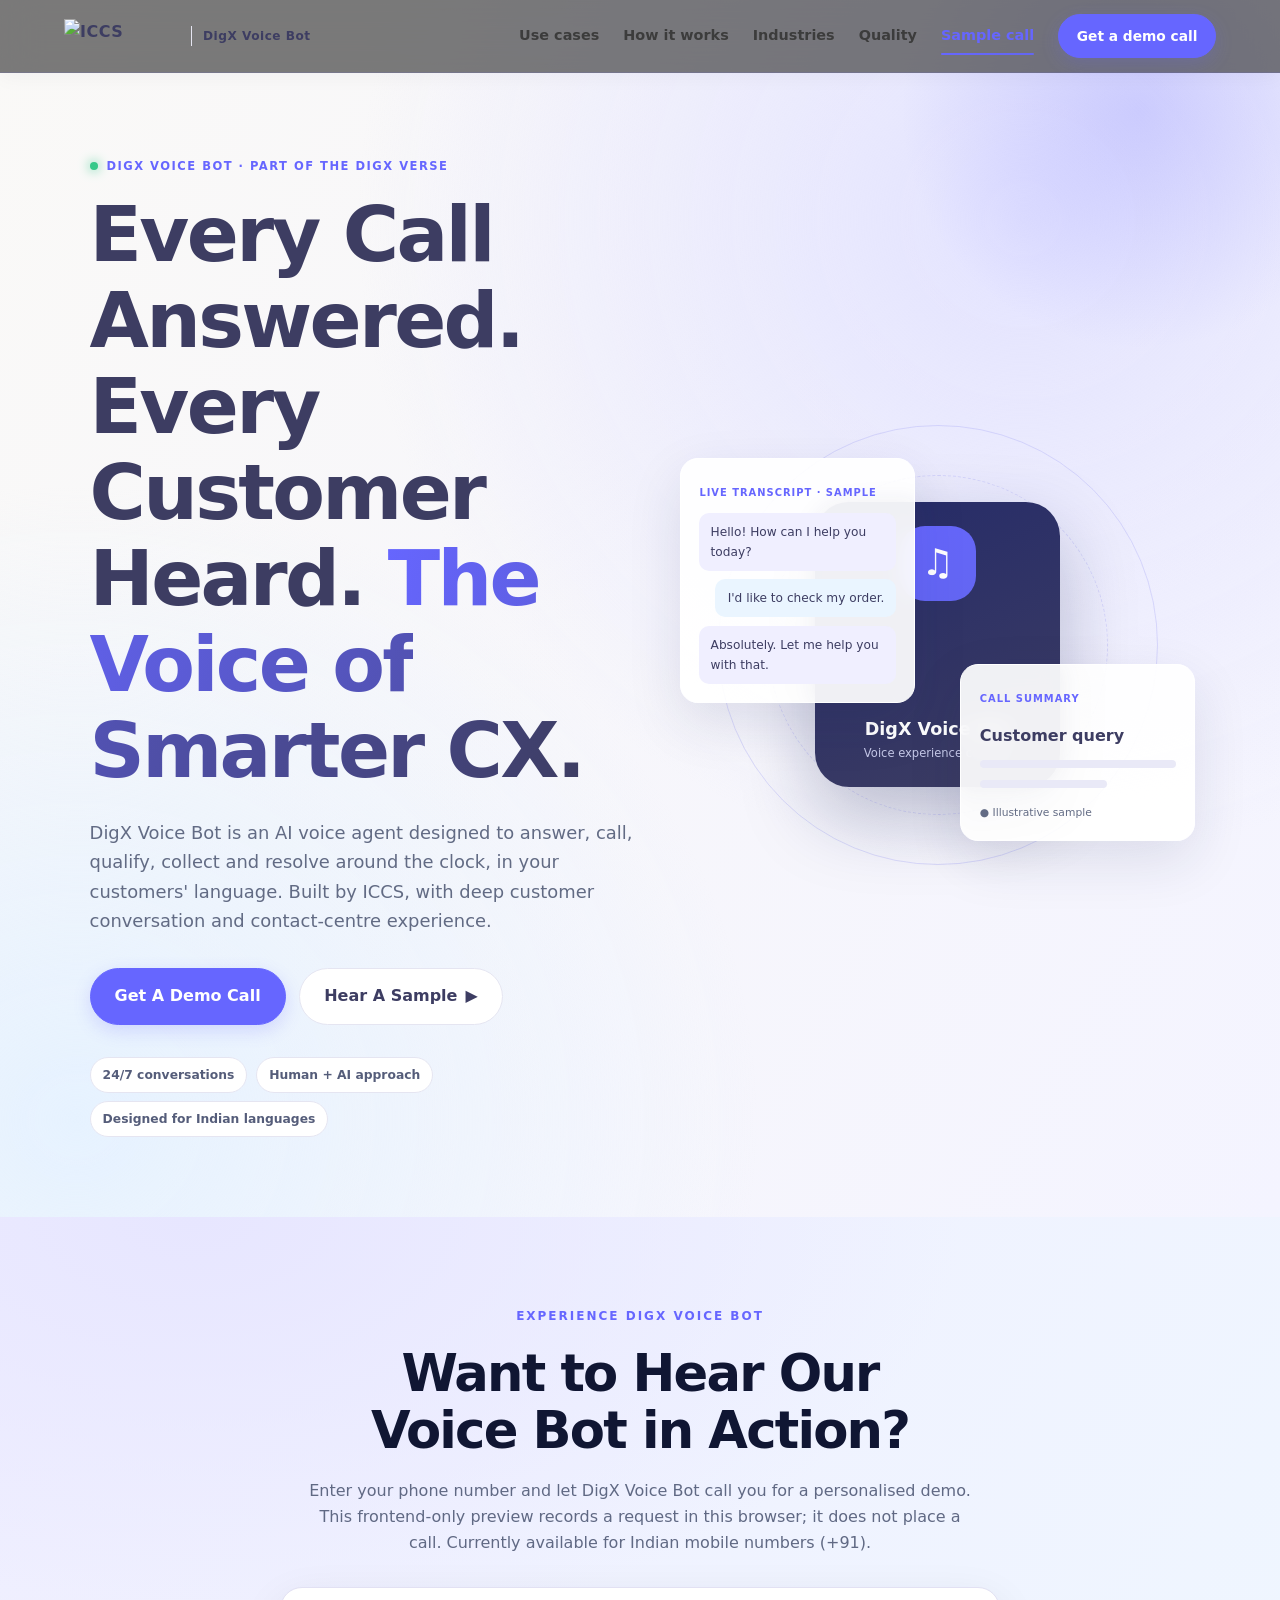
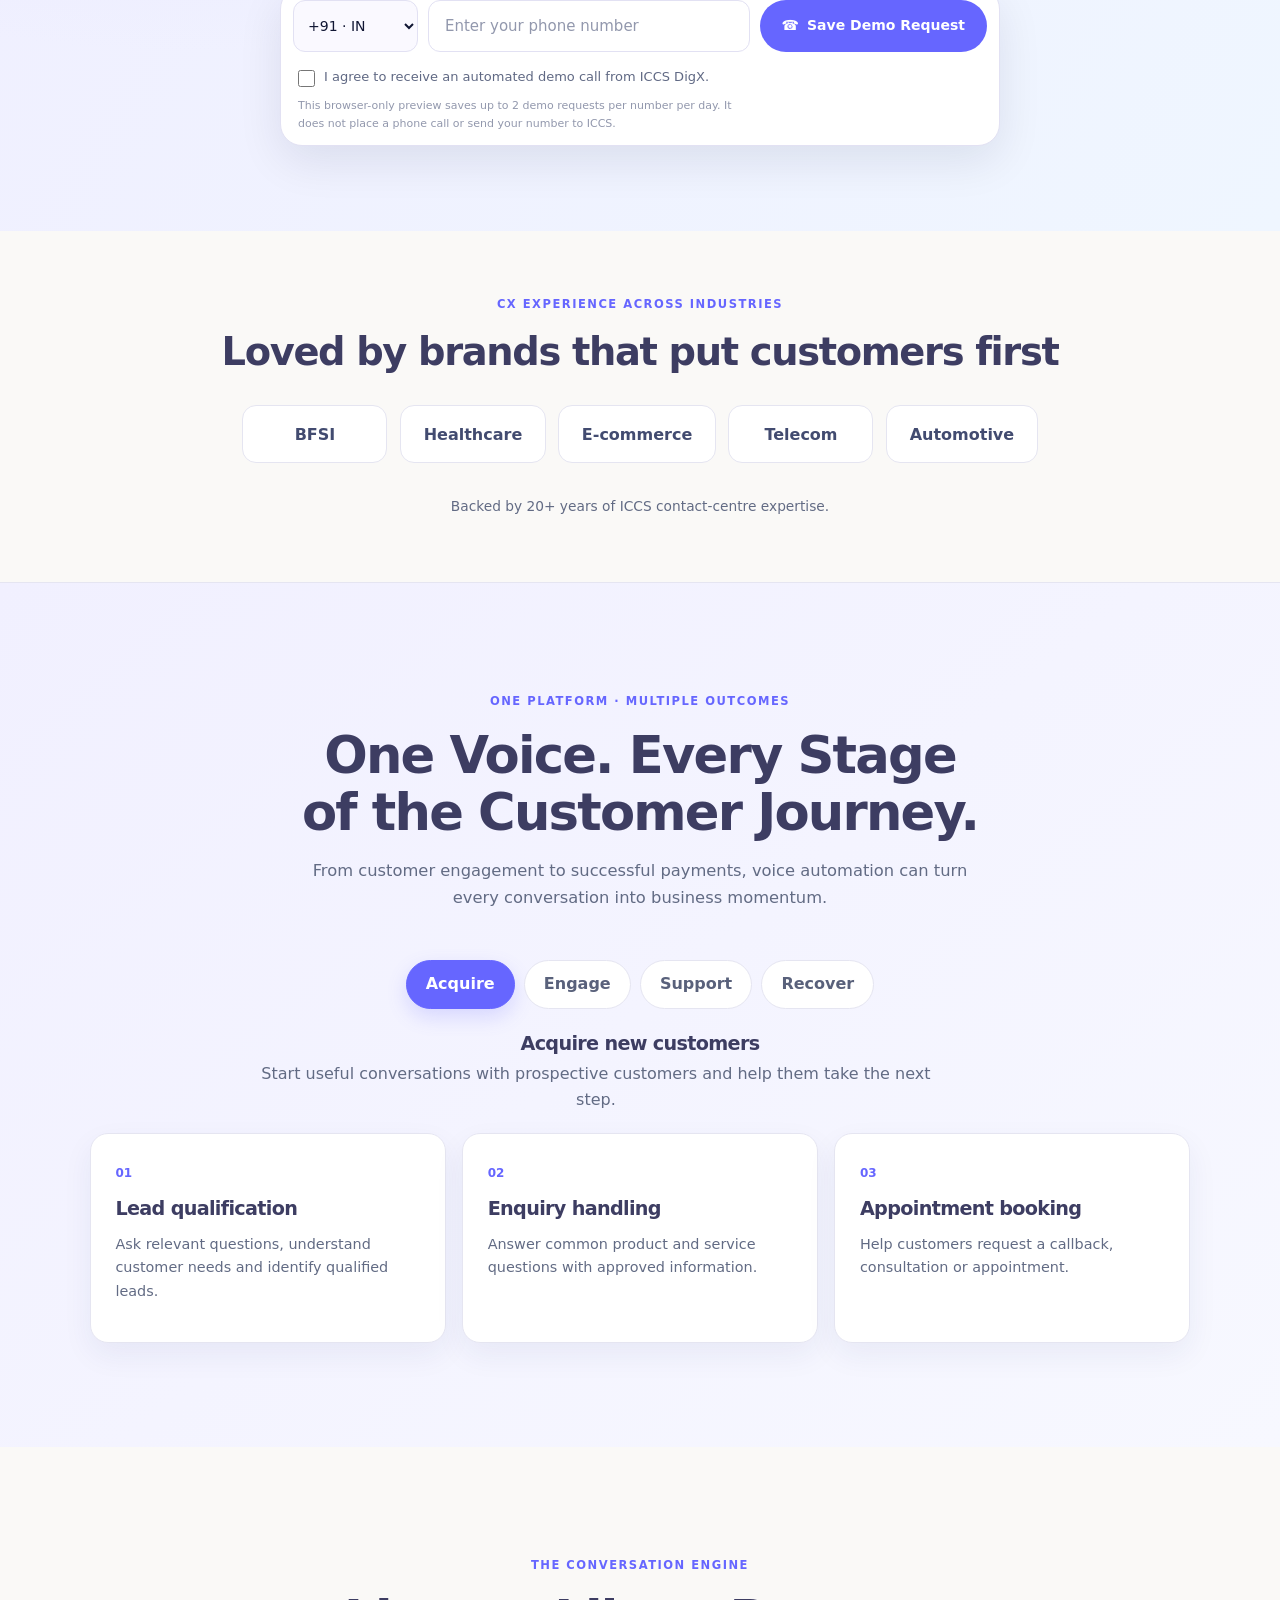
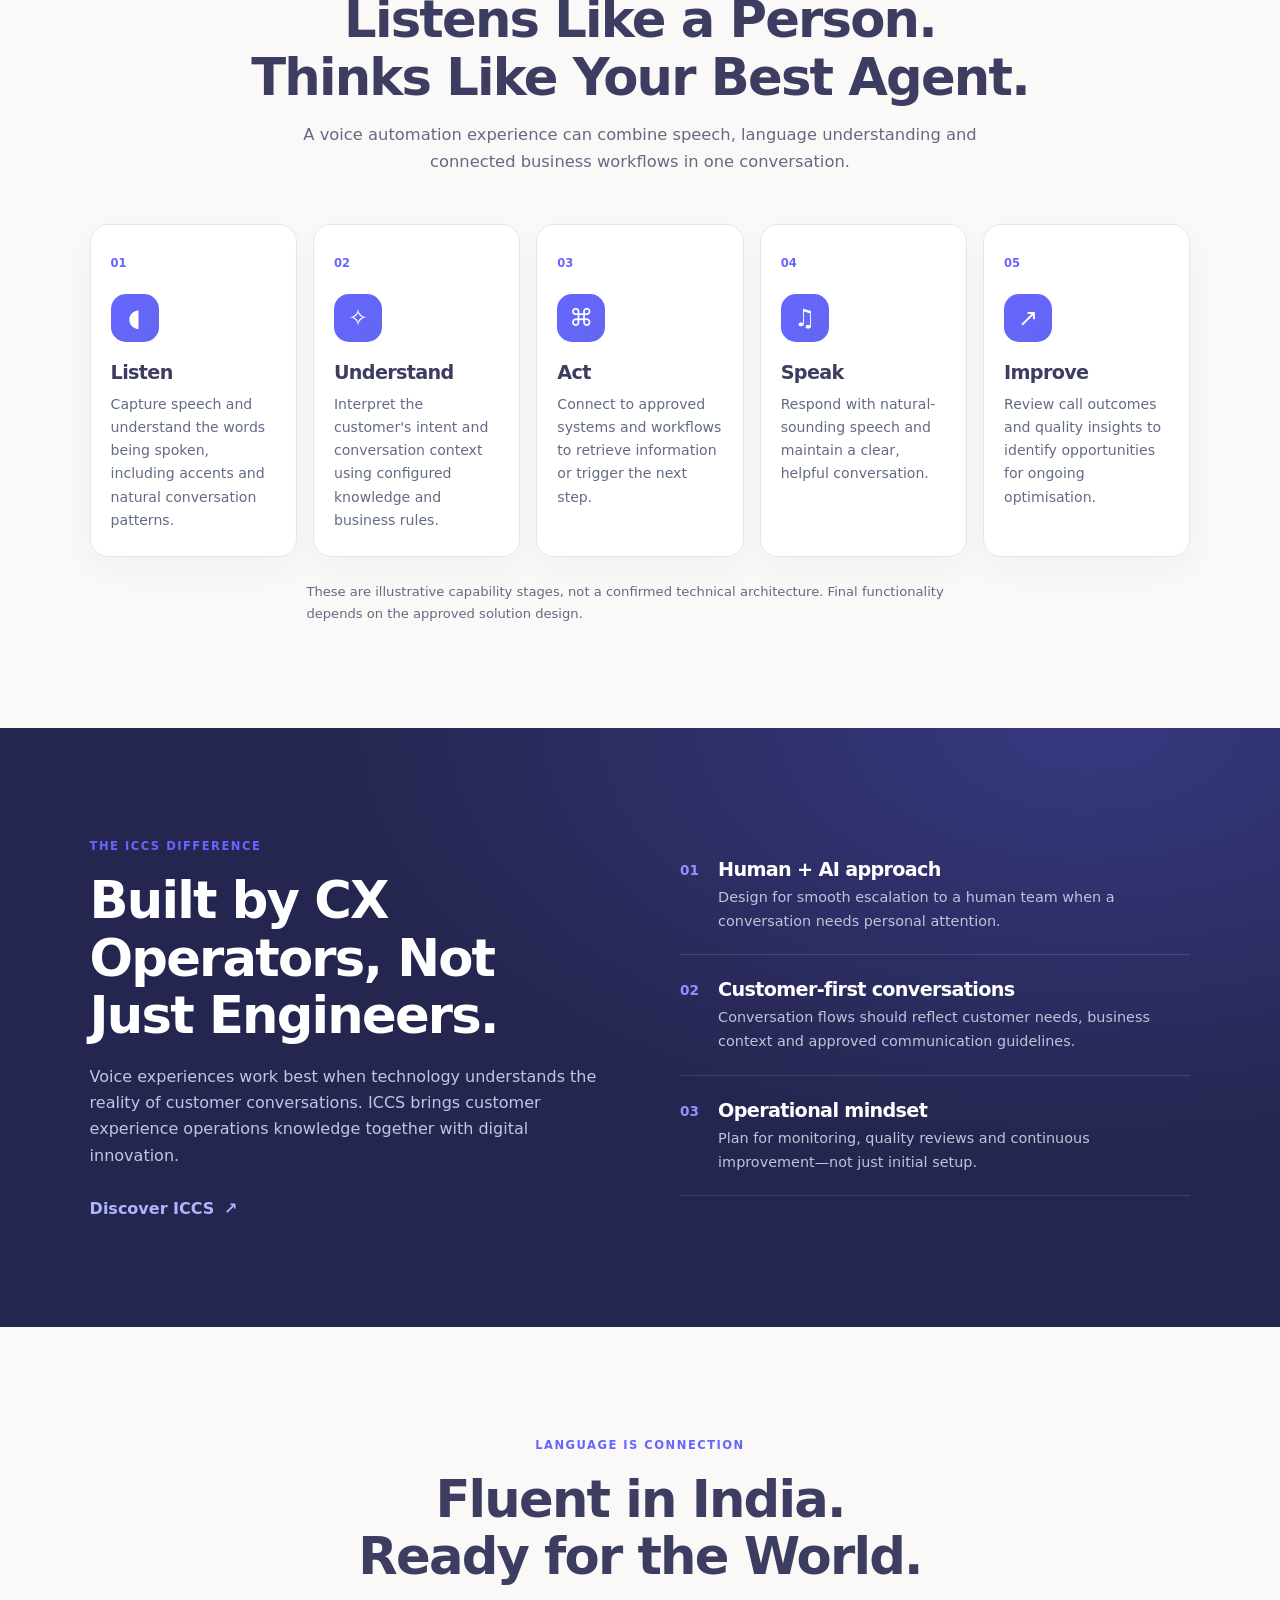
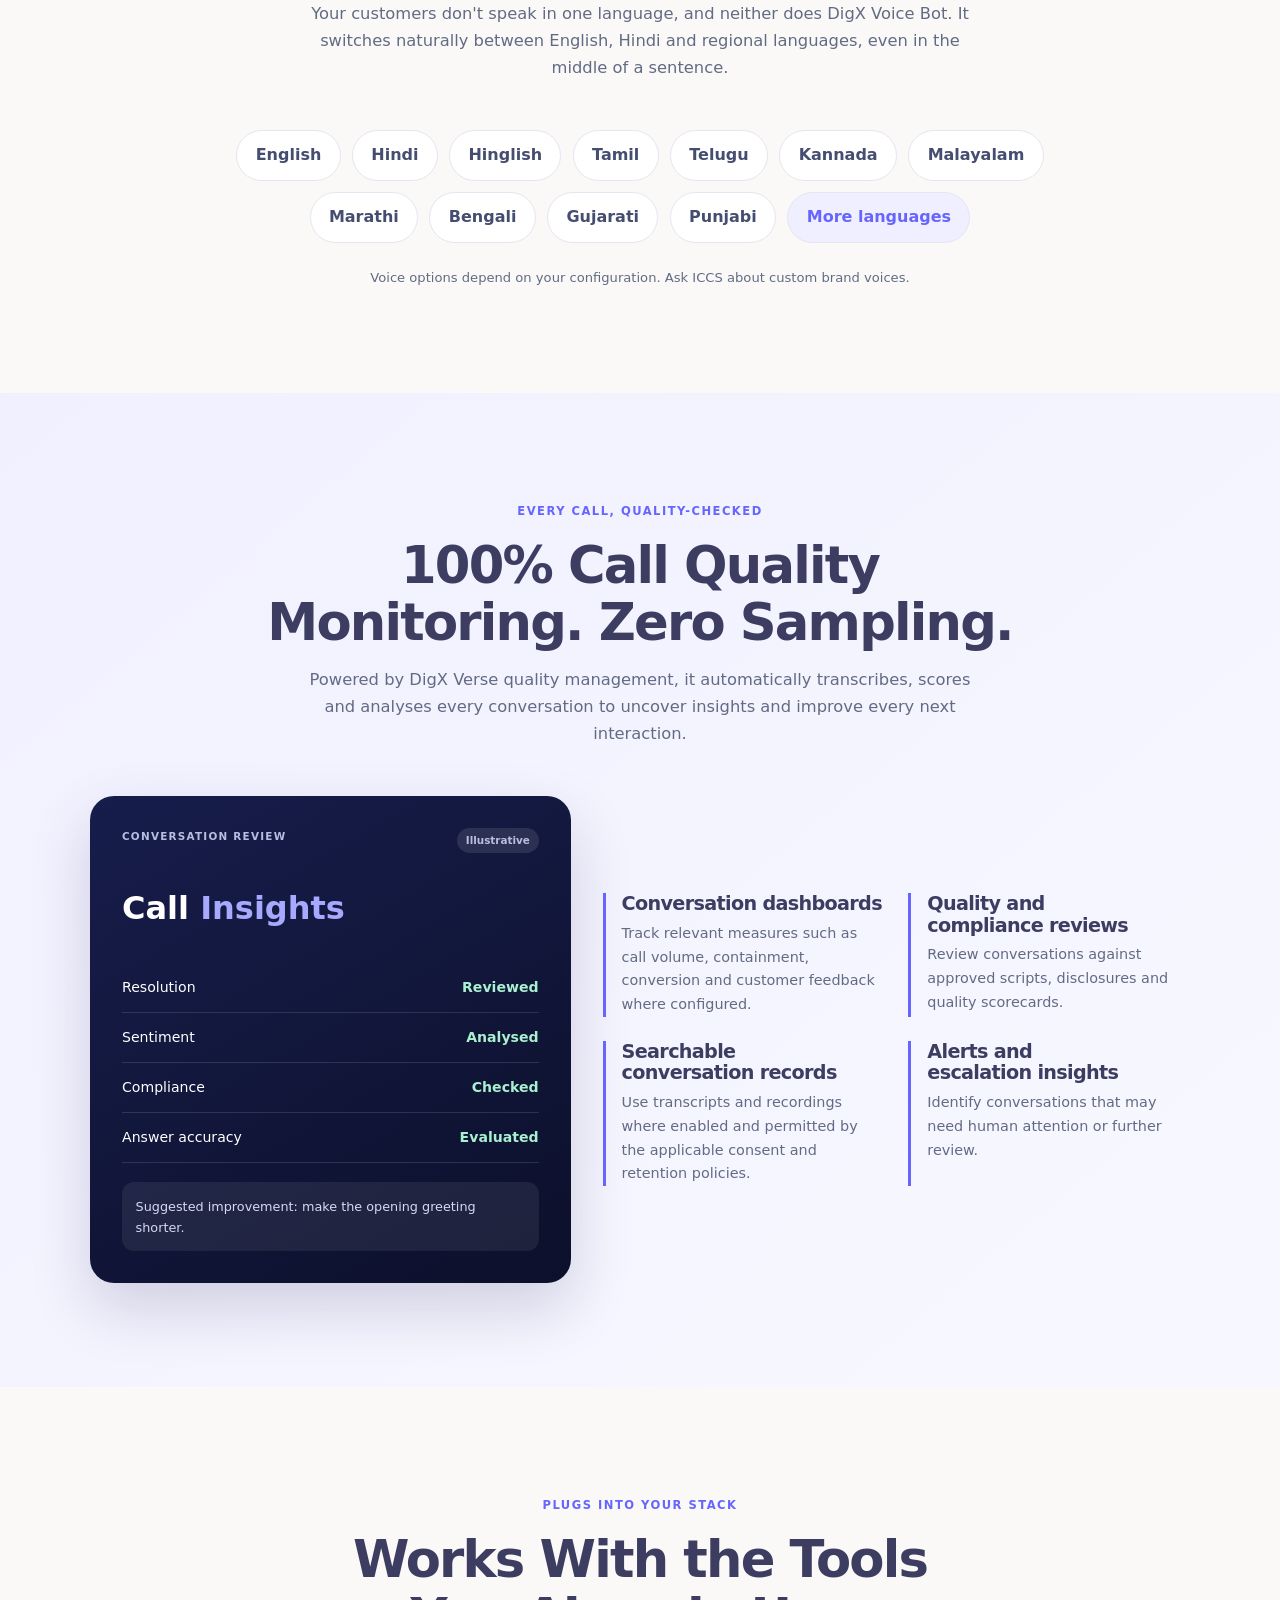
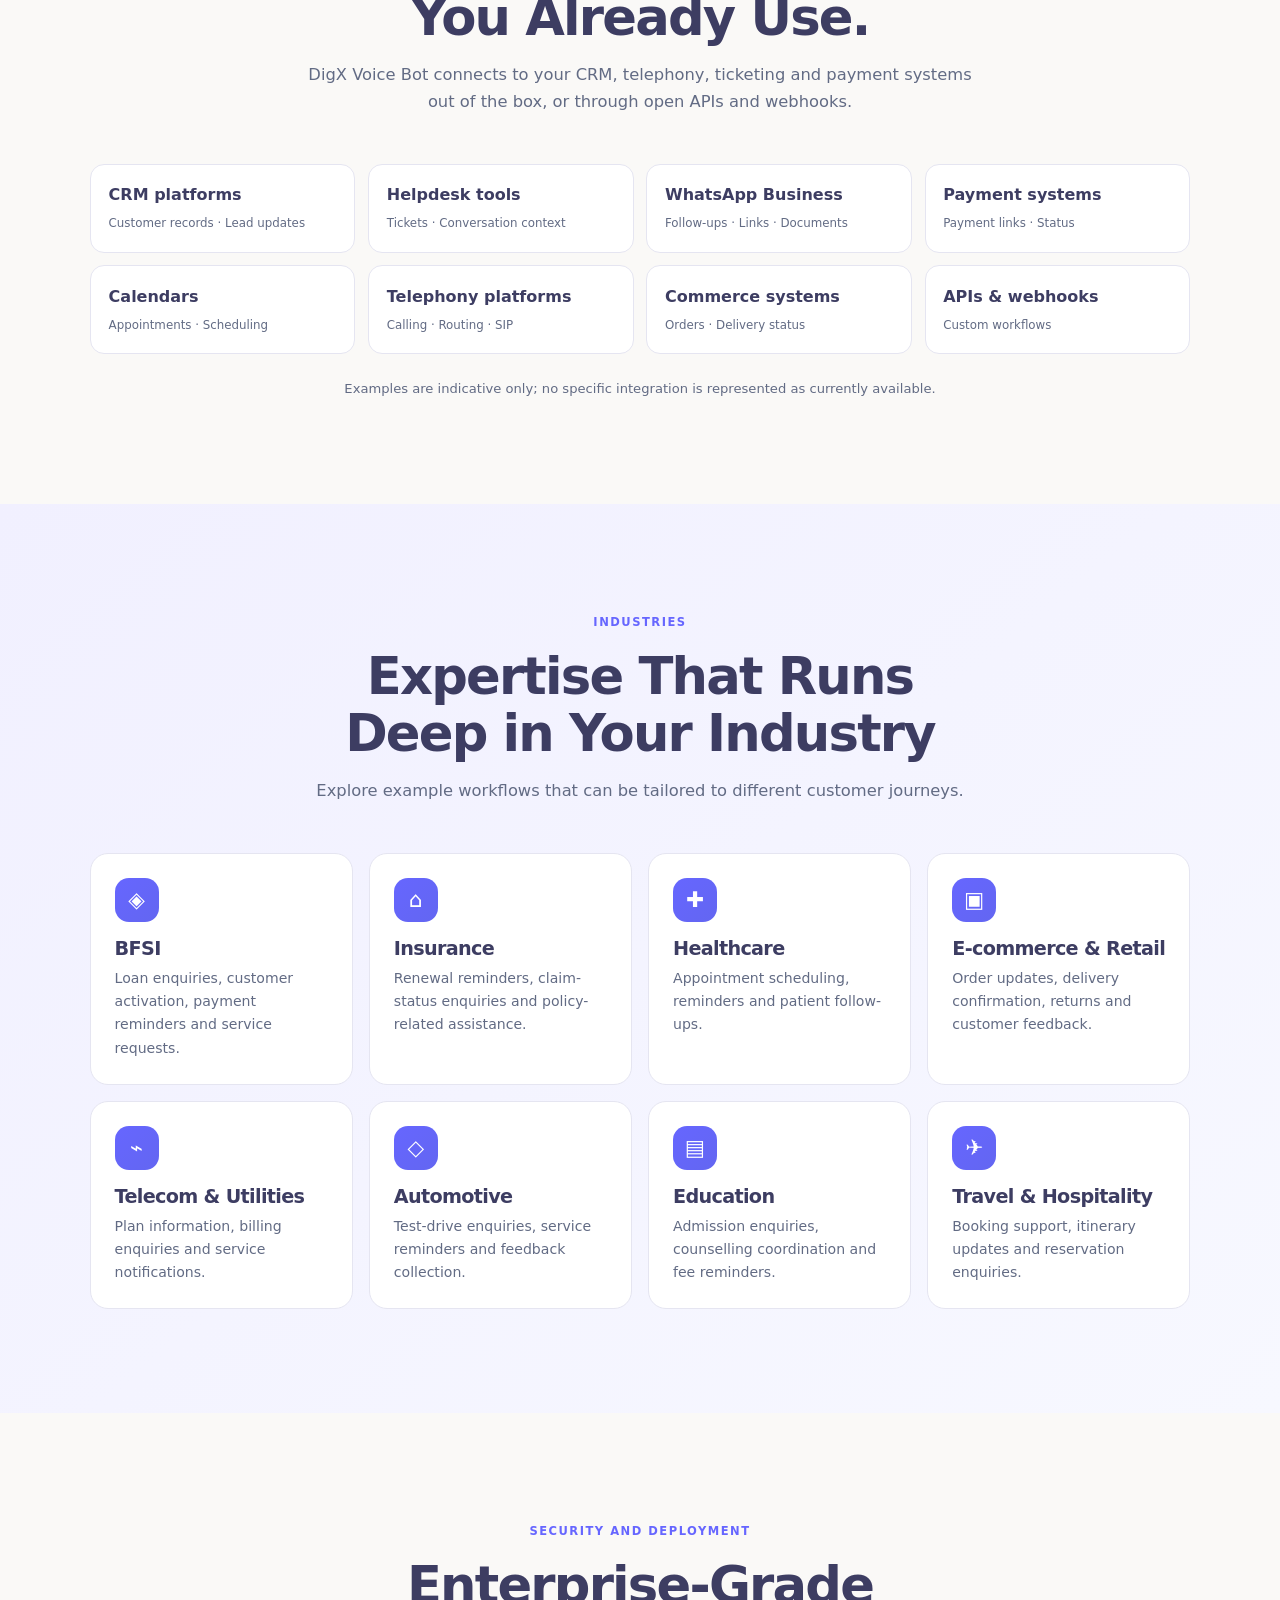
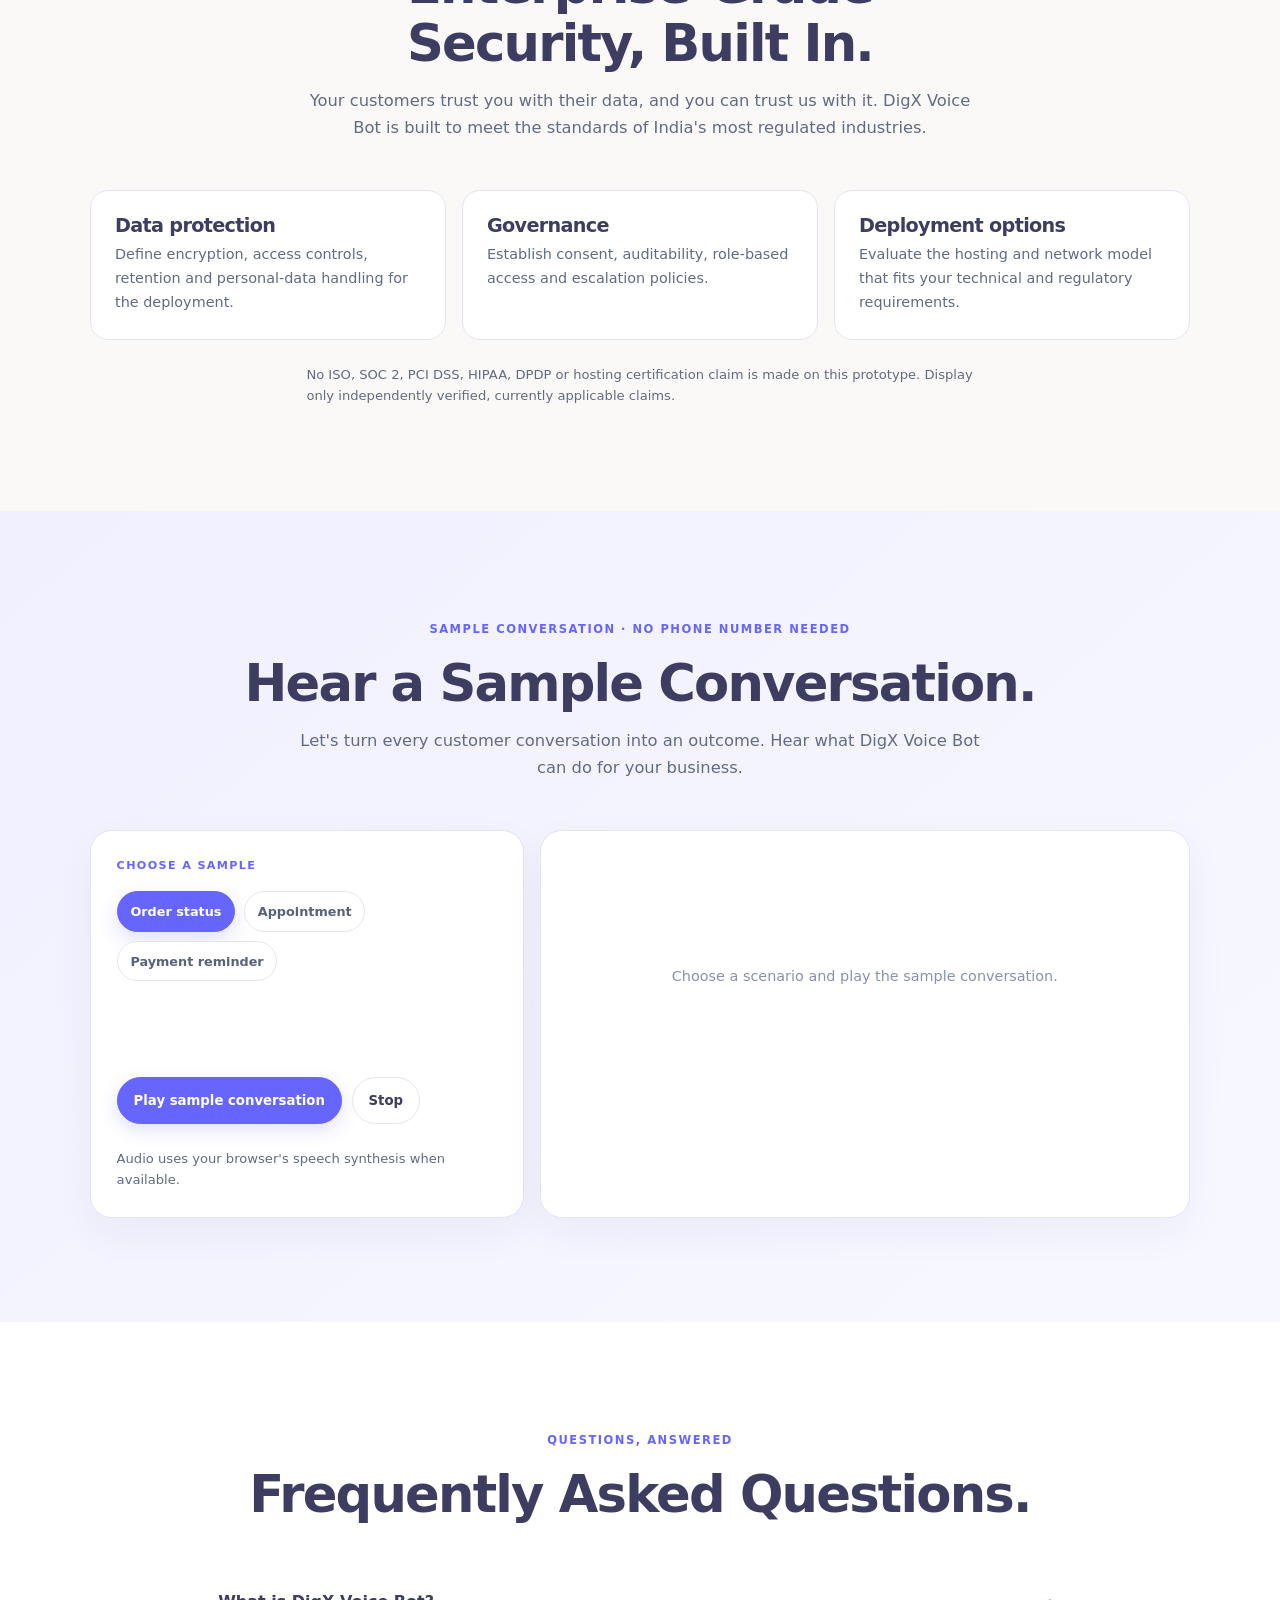
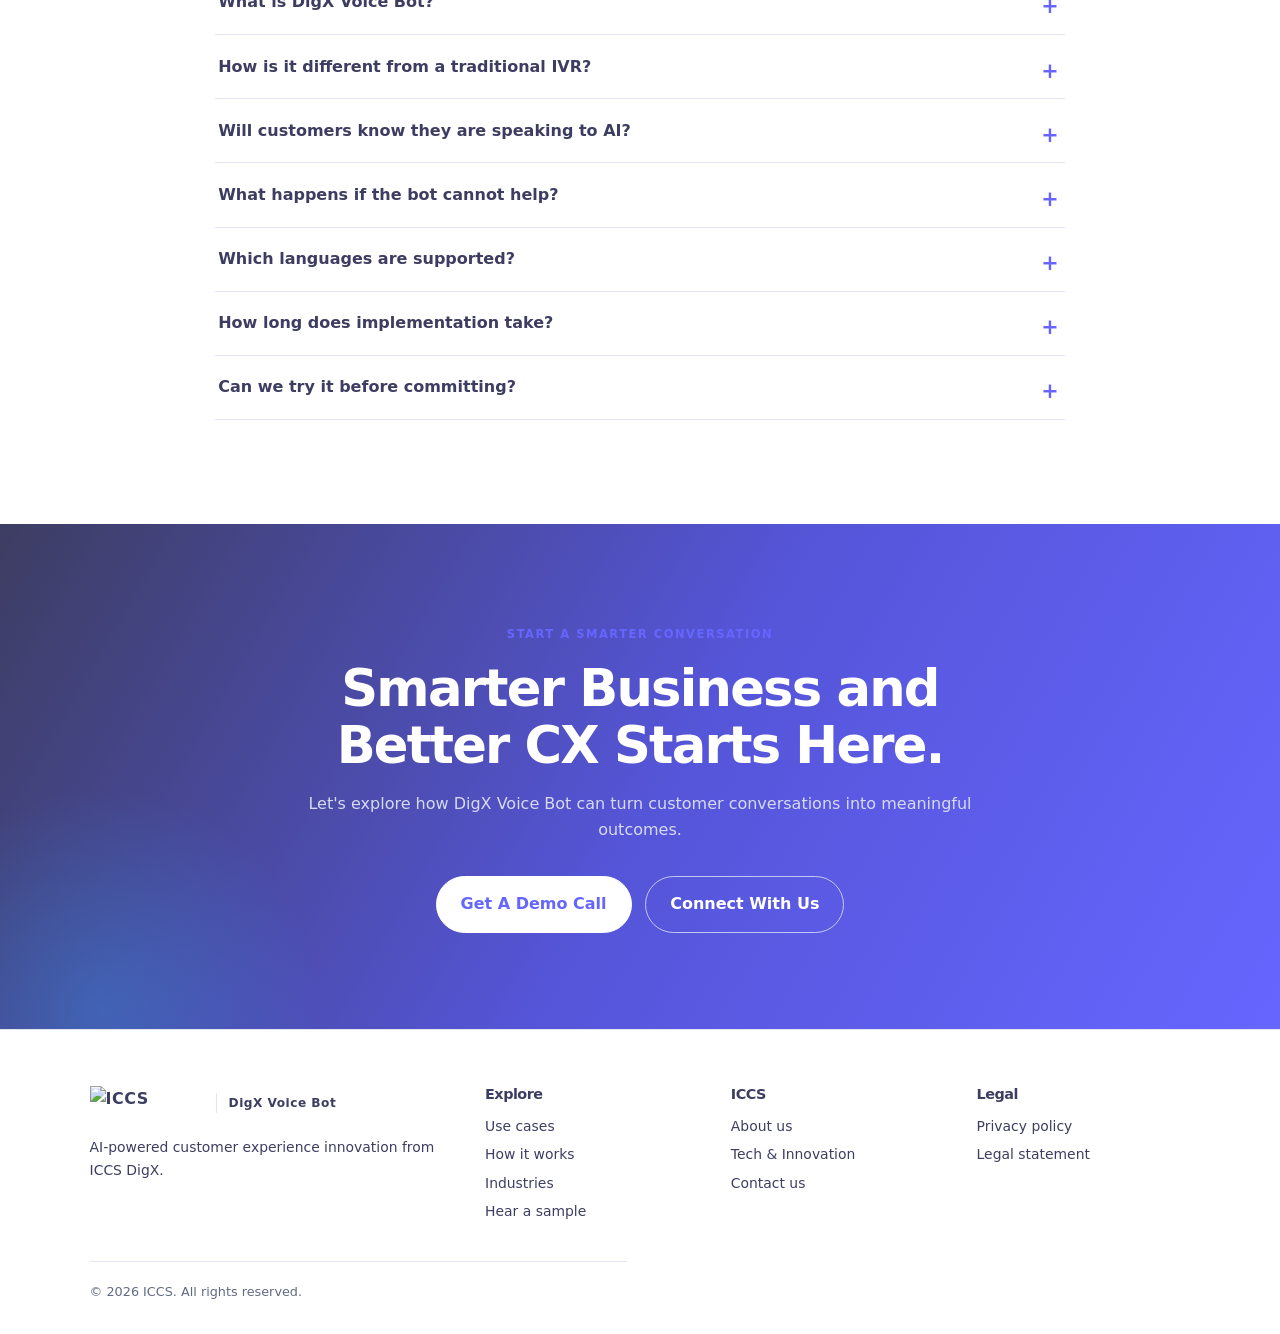
==== commit 0dd689d0: "Update DigX Voice Bot CSS JavaScript and HTML" ====
--- a/index.html
+++ b/index.html
@@ -15,8 +15,9 @@
   <meta name="theme-color" content="#faf9f7">
   <link rel="stylesheet" href="digx-bot.css">
   <script src="digx-bot.js" defer></script>
+  <script src="digx-call.js" defer></script>
 </head>
-<body>
+<body class="dgx">
   <a class="skip" href="#main">Skip to content</a>
   <header class="nav" id="nav">
     <a class="logo" href="#home" aria-label="ICCS DigX Voice Bot home">
@@ -25,8 +26,8 @@
     </a>
     <button class="burger" id="burger" type="button" aria-label="Open menu" aria-expanded="false" aria-controls="menu"><span></span><span></span></button>
     <nav id="menu" aria-label="Main navigation">
-      <a href="#journey">Use cases</a><a href="#how">How it works</a><a href="#industries">Industries</a><a href="#quality">Quality</a><a href="#demo">Live demo</a>
-      <a class="btn btn-sm" href="https://iccsdigx.com/contact-us" target="_blank" rel="noopener">Book a demo</a>
+      <a href="#journey">Use cases</a><a href="#how">How it works</a><a href="#industries">Industries</a><a href="#quality">Quality</a><a href="#demo">Sample call</a>
+      <a class="btn btn-sm" href="#live-demo-call">Get a demo call</a>
     </nav>
   </header>
 
@@ -36,7 +37,7 @@
         <p class="eyebrow"><span class="dot"></span> DigX Voice Bot · Part of the DigX Verse</p>
         <h1>Every Call Answered. Every Customer Heard. <span>The Voice of Smarter CX.</span></h1>
         <p class="lede">DigX Voice Bot is an AI voice agent designed to answer, call, qualify, collect and resolve around the clock, in your customers' language. Built by ICCS, with deep customer conversation and contact-centre experience.</p>
-        <div class="hero-actions"><a class="btn" href="https://iccsdigx.com/contact-us" target="_blank" rel="noopener">Book A Demo</a><a class="btn btn-ghost" href="#demo">Hear It Live <span aria-hidden="true">▶</span></a></div>
+        <div class="hero-actions"><a class="btn" href="#live-demo-call">Get A Demo Call</a><a class="btn btn-ghost" href="#demo">Hear A Sample <span aria-hidden="true">▶</span></a></div>
         <div class="hero-chips"><span>24/7 conversations</span><span>Human + AI approach</span><span>Designed for Indian languages</span></div>
       </div>
       <div class="hero-visual" aria-label="Illustration of a voice conversation">
@@ -58,7 +59,7 @@
 
     <p>
       Enter your phone number and let DigX Voice Bot call you
-      for a personalised demo.
+      for a personalised demo. This frontend-only preview records a request in this browser; it does not place a call. Currently available for Indian mobile numbers (+91).
     </p>
 
     <form class="call-form" id="callRequestForm" novalidate>
@@ -67,11 +68,6 @@
         <label class="sr-only" for="countryCode">Country code</label>
         <select id="countryCode" name="country_code">
           <option value="+91" selected>+91 · IN</option>
-          <option value="+1">+1 · US</option>
-          <option value="+44">+44 · GB</option>
-          <option value="+971">+971 · AE</option>
-          <option value="+65">+65 · SG</option>
-          <option value="+61">+61 · AU</option>
         </select>
 
         <label class="sr-only" for="phoneNumber">Phone number</label>
@@ -88,7 +84,7 @@
 
         <button class="call-submit" id="callSubmit" type="submit">
           <span class="call-icon">☎</span>
-          <span class="call-button-text">Call Me for a Demo</span>
+          <span class="call-button-text">Save Demo Request</span>
         </button>
 
       </div>
@@ -100,9 +96,7 @@
 
       <p class="call-feedback" id="callFeedback" aria-live="polite"></p>
 
-      <p class="call-privacy">
-        Your number will be used to process your demo-call request.
-      </p>
+      <p class="call-privacy">This browser-only preview saves up to 2 demo requests per number per day. It does not place a phone call or send your number to ICCS.</p>
     </form>
 
   </div>
@@ -111,7 +105,7 @@
     <section class="trust section" aria-label="Industries served">
       <p class="eyebrow">CX experience across industries</p><h2>Loved by brands that put customers first</h2>
       <div class="industry-rail"><span>BFSI</span><span>Healthcare</span><span>E-commerce</span><span>Telecom</span><span>Automotive</span></div>
-      <p class="muted center">Backed by 20+ years of ICCS contact-centre expertise and [6,000+] CX professionals.</p>
+      <p class="muted center">Backed by 20+ years of ICCS contact-centre expertise.</p>
     </section>
 
     <section class="section section-tint" id="journey">
@@ -144,7 +138,7 @@
       <div class="section-heading"><p class="eyebrow">Language is connection</p><h2>Fluent in India. Ready for the World.</h2><p>Your customers don&#39;t speak in one language, and neither does DigX Voice Bot. It switches
         naturally between English, Hindi and regional languages, even in the middle of a sentence.</p></div>
       <div class="language-cloud"><span>English</span><span>Hindi</span><span>Hinglish</span><span>Tamil</span><span>Telugu</span><span>Kannada</span><span>Malayalam</span><span>Marathi</span><span>Bengali</span><span>Gujarati</span><span>Punjabi</span><span class="more-language">More languages</span></div>
-      <p class="fineprint center">Choose from [X] voices, or create a custom brand voice that sounds like you.</p>
+      <p class="fineprint center">Voice options depend on your configuration. Ask ICCS about custom brand voices.</p>
     </section>
 
     <section class="section section-tint" id="quality">
@@ -174,7 +168,7 @@
     </section>
 
     <section class="section section-tint" id="demo">
-      <div class="section-heading"><p class="eyebrow">Experience a sample conversation</p><h2>Smarter Business and Better CX Starts Here.</h2><p>Let&#39;s turn every customer conversation into an outcome. Hear what DigX Voice Bot can do for
+      <div class="section-heading"><p class="eyebrow">Sample conversation · no phone number needed</p><h2>Hear a Sample Conversation.</h2><p>Let&#39;s turn every customer conversation into an outcome. Hear what DigX Voice Bot can do for
         your business.</p></div>
       <div class="demo-wrap"><div class="demo-controls"><div class="demo-label">CHOOSE A SAMPLE</div><div class="tabs demo-tabs" id="demoTabs" role="tablist" aria-label="Demo scenario"></div><div class="wave" id="demoWave" data-n="30"></div><div class="demo-actions"><button class="btn" id="playBtn" type="button">Play sample conversation</button><button class="btn btn-ghost" id="stopBtn" type="button">Stop</button></div><p class="fineprint">Audio uses your browser's speech synthesis when available.</p></div><div class="conversation" id="conversation" aria-live="polite"><div class="conversation-empty">Choose a scenario and play the sample conversation.</div></div></div>
     </section>
@@ -192,15 +186,13 @@
       </div>
     </section>
 
-    <section class="closing-cta" id="contact"><p class="eyebrow light">Start a smarter conversation</p><h2>Smarter Business and Better CX Starts Here.</h2><p>Let's explore how DigX Voice Bot can turn customer conversations into meaningful outcomes.</p><div class="hero-actions"><a class="btn btn-white" href="https://iccsdigx.com/contact-us" target="_blank" rel="noopener">Book A Demo</a><a class="btn btn-outline-white" href="https://iccsdigx.com/contact-us" target="_blank" rel="noopener">Connect With Us</a></div></section>
+    <section class="closing-cta" id="contact"><p class="eyebrow light">Start a smarter conversation</p><h2>Smarter Business and Better CX Starts Here.</h2><p>Let's explore how DigX Voice Bot can turn customer conversations into meaningful outcomes.</p><div class="hero-actions"><a class="btn btn-white" href="#live-demo-call">Get A Demo Call</a><a class="btn btn-outline-white" href="https://iccsdigx.com/contact-us" target="_blank" rel="noopener">Connect With Us</a></div></section>
   </main>
 
   
-  <footer class="footer"><div class="footer-brand"><a class="logo" href="#home"><img src="https://iccsdigx.com/logo.png" alt="ICCS" width="118" height="34" data-logo><span class="logo-fallback" hidden>ICCS</span><small>DigX Voice Bot</small></a><p>AI-powered customer experience innovation from ICCS DigX.</p></div><div><h3>Explore</h3><a href="#journey">Use cases</a><a href="#how">How it works</a><a href="#industries">Industries</a><a href="#demo">Try the demo</a></div><div><h3>ICCS</h3><a href="https://iccsdigx.com/about-us" target="_blank" rel="noopener">About us</a><a href="https://iccsdigx.com/tech-and-innovation" target="_blank" rel="noopener">Tech & Innovation</a><a href="https://iccsdigx.com/contact-us" target="_blank" rel="noopener">Contact us</a></div><div><h3>Legal</h3><a href="https://iccsdigx.com/privacy-policy" target="_blank" rel="noopener">Privacy policy</a><a href="https://iccsdigx.com/legal-statement" target="_blank" rel="noopener">Legal statement</a></div><p class="copyright">© 2026 ICCS. All rights reserved.</p></footer>
+  <footer class="footer"><div class="footer-brand"><a class="logo" href="#home"><img src="https://iccsdigx.com/logo.png" alt="ICCS" width="118" height="34" data-logo><span class="logo-fallback" hidden>ICCS</span><small>DigX Voice Bot</small></a><p>AI-powered customer experience innovation from ICCS DigX.</p></div><div><h3>Explore</h3><a href="#journey">Use cases</a><a href="#how">How it works</a><a href="#industries">Industries</a><a href="#demo">Hear a sample</a></div><div><h3>ICCS</h3><a href="https://iccsdigx.com/about-us" target="_blank" rel="noopener">About us</a><a href="https://iccsdigx.com/tech-and-innovation" target="_blank" rel="noopener">Tech & Innovation</a><a href="https://iccsdigx.com/contact-us" target="_blank" rel="noopener">Contact us</a></div><div><h3>Legal</h3><a href="https://iccsdigx.com/privacy-policy" target="_blank" rel="noopener">Privacy policy</a><a href="https://iccsdigx.com/legal-statement" target="_blank" rel="noopener">Legal statement</a></div><p class="copyright">© 2026 ICCS. All rights reserved.</p></footer>
 
-  <link rel="stylesheet" href="digx-bot.css">
-  <link rel="stylesheet" href="digx-bot-iccs.css">   <!-- add, after digx-bot.css -->
-  <script src="digx-bot.js" defer></script>
-  <body class="dgx">                                 <!-- add class -->
+ 
+ 
 </body>
 </html>
--- a/digx-bot.css
+++ b/digx-bot.css
@@ -1959,3 +1959,16 @@
     transition-duration: 0.01ms !important;
   }
 }
+
+
+/* Frontend-only interactions: journey panel and sample transcript layout. */
+.dgx .journey-panel { display: block; }
+.dgx .journey-panel-heading { max-width: 760px; margin: 0 auto 1.25rem; text-align: center; }
+.dgx .journey-panel-heading h3 { margin-bottom: .4rem; color: var(--ink); }
+.dgx .journey-panel-heading p { color: var(--mute); }
+.dgx .journey-grid { display: grid; grid-template-columns: repeat(3, minmax(0, 1fr)); gap: 1rem; }
+.dgx .journey-card { min-width: 0; }
+.dgx .chat-line { padding: 0 .25rem; }
+.dgx .chat-line small { display: block; }
+.dgx .chat-line p { overflow-wrap: anywhere; }
+@media (max-width: 760px) { .dgx .journey-grid { grid-template-columns: 1fr; } }
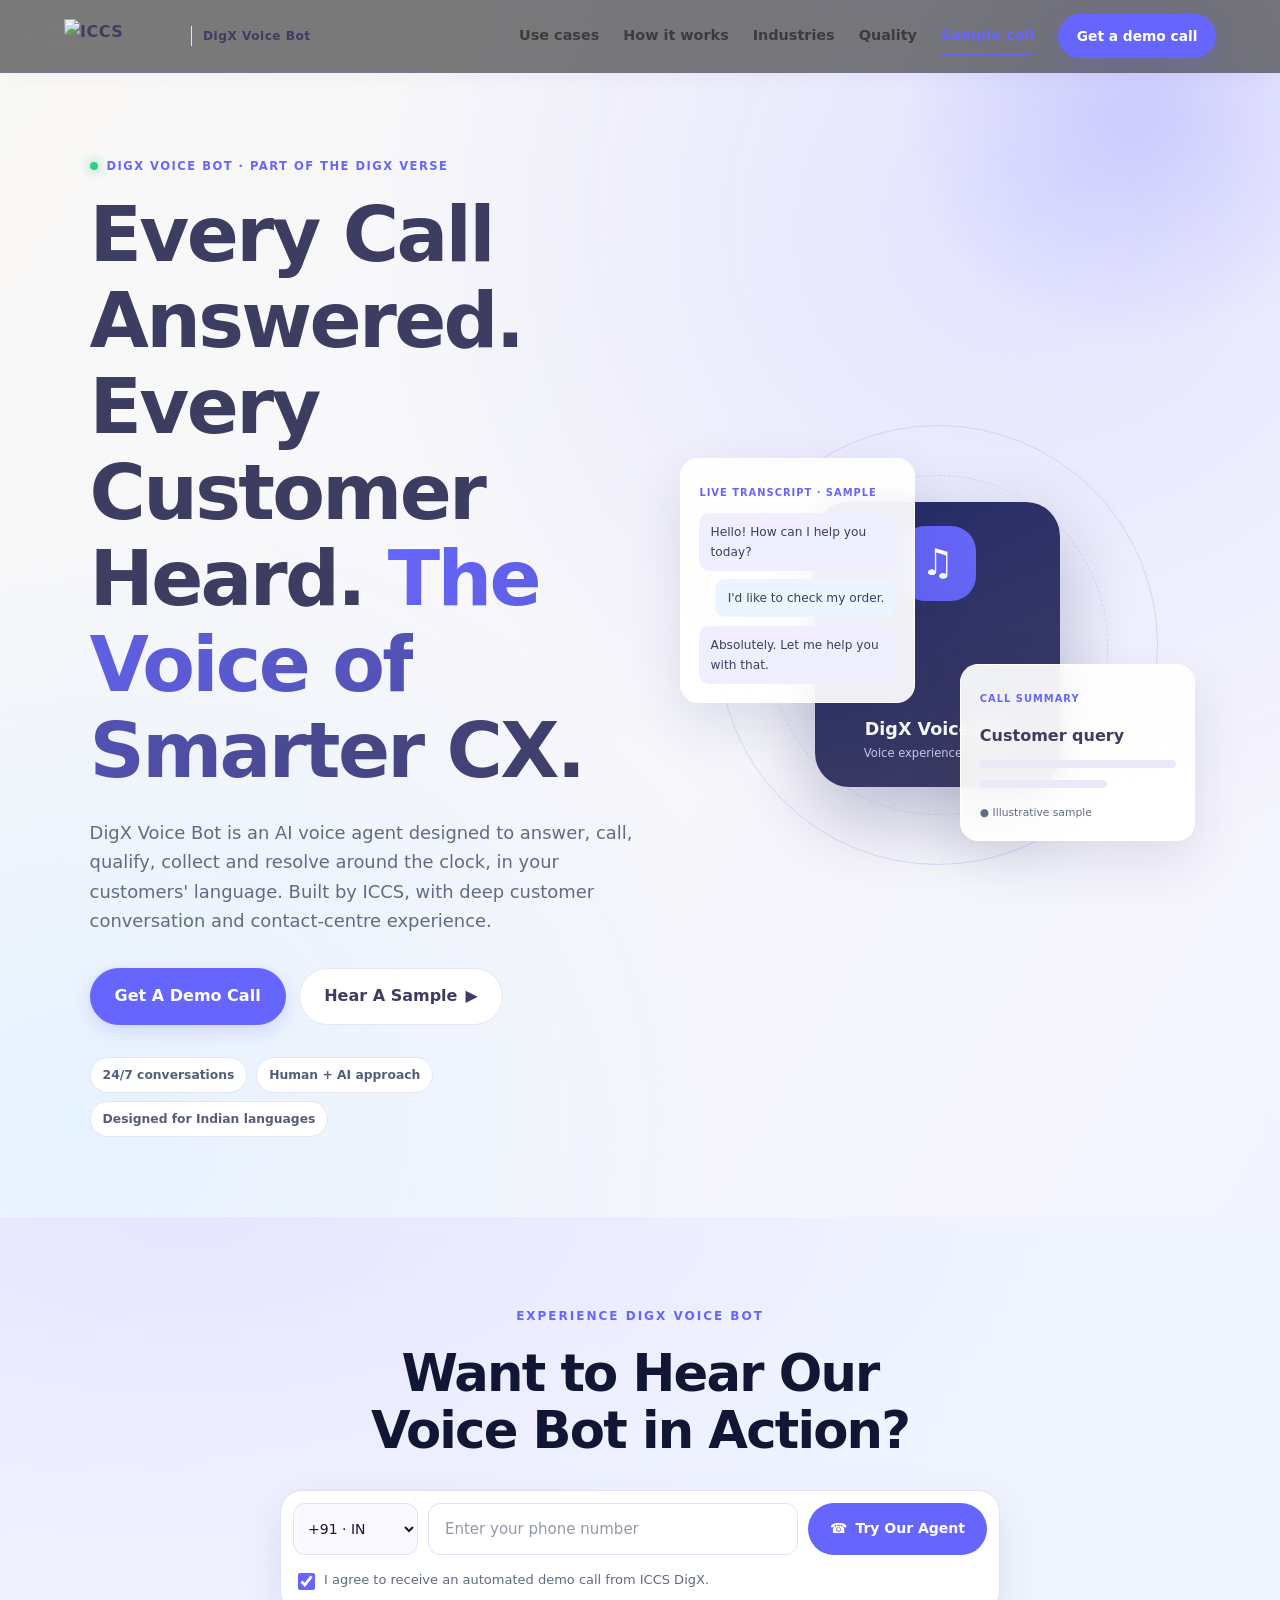
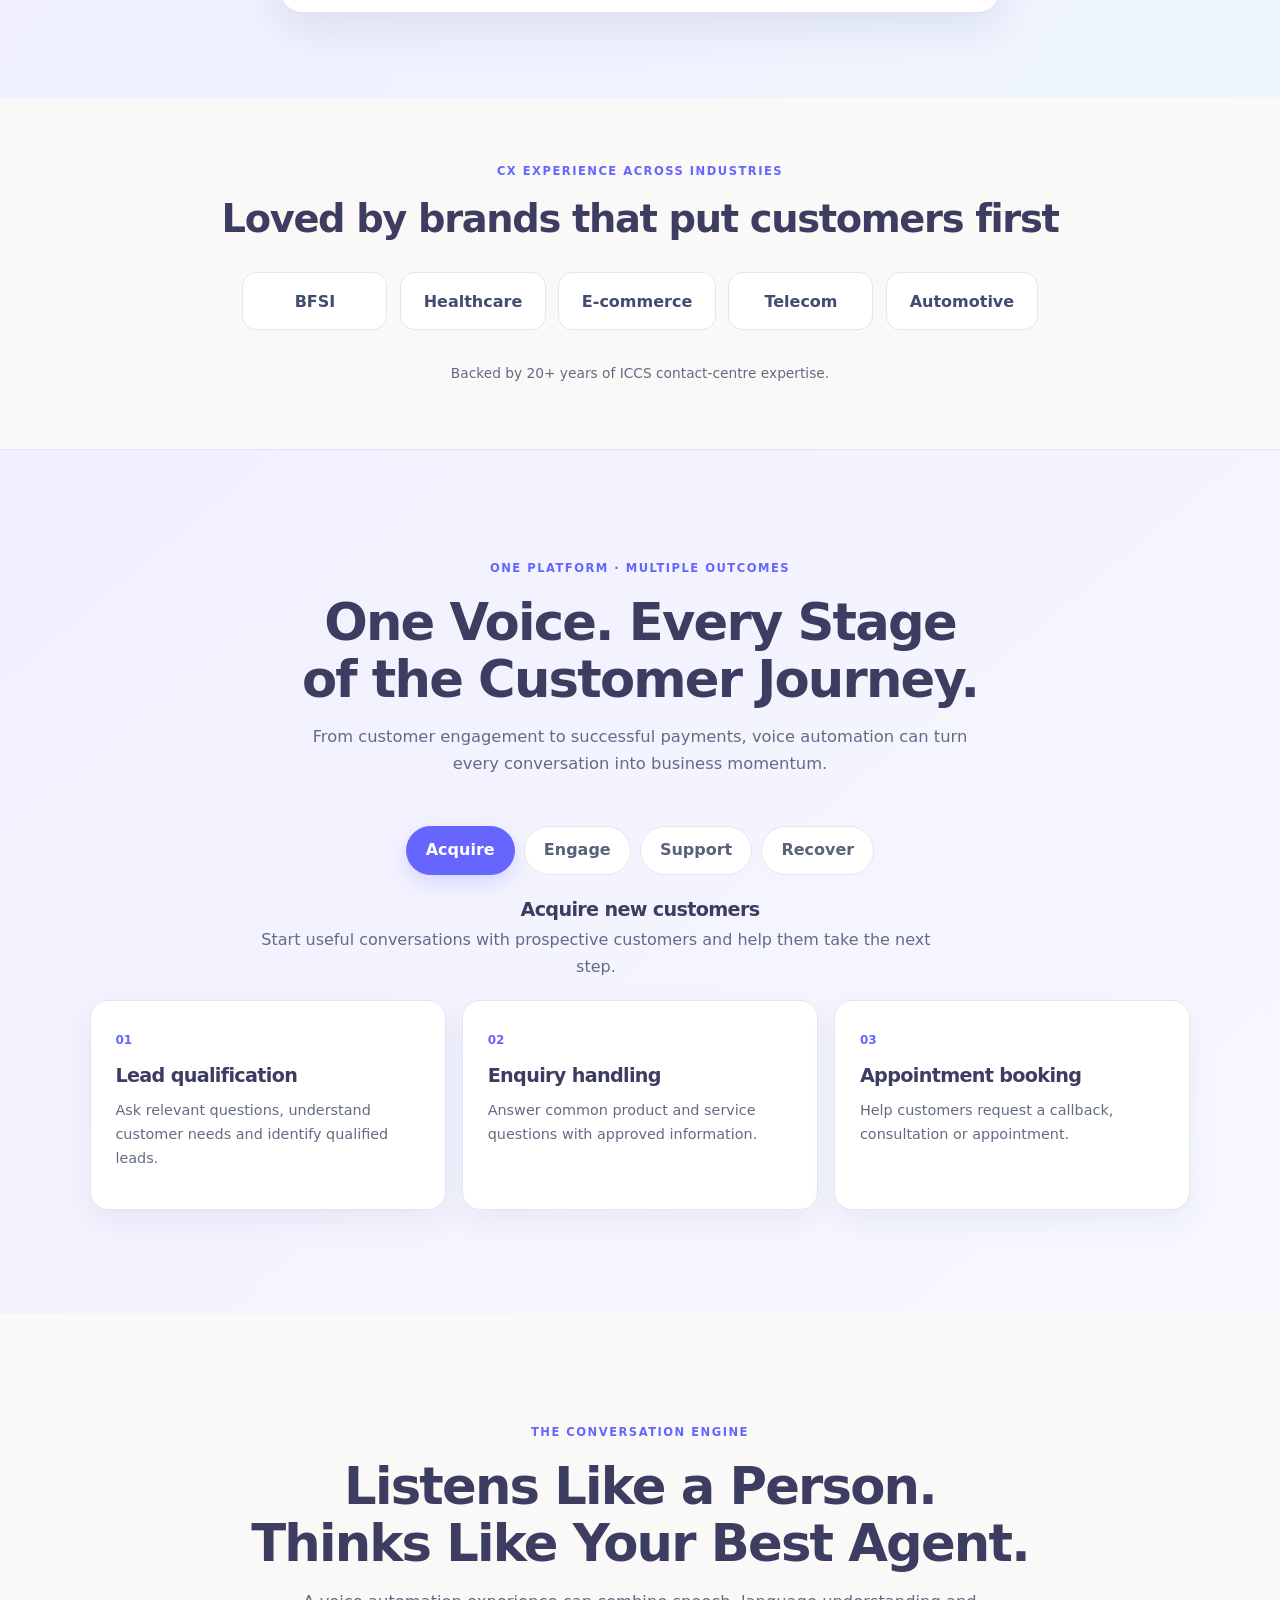
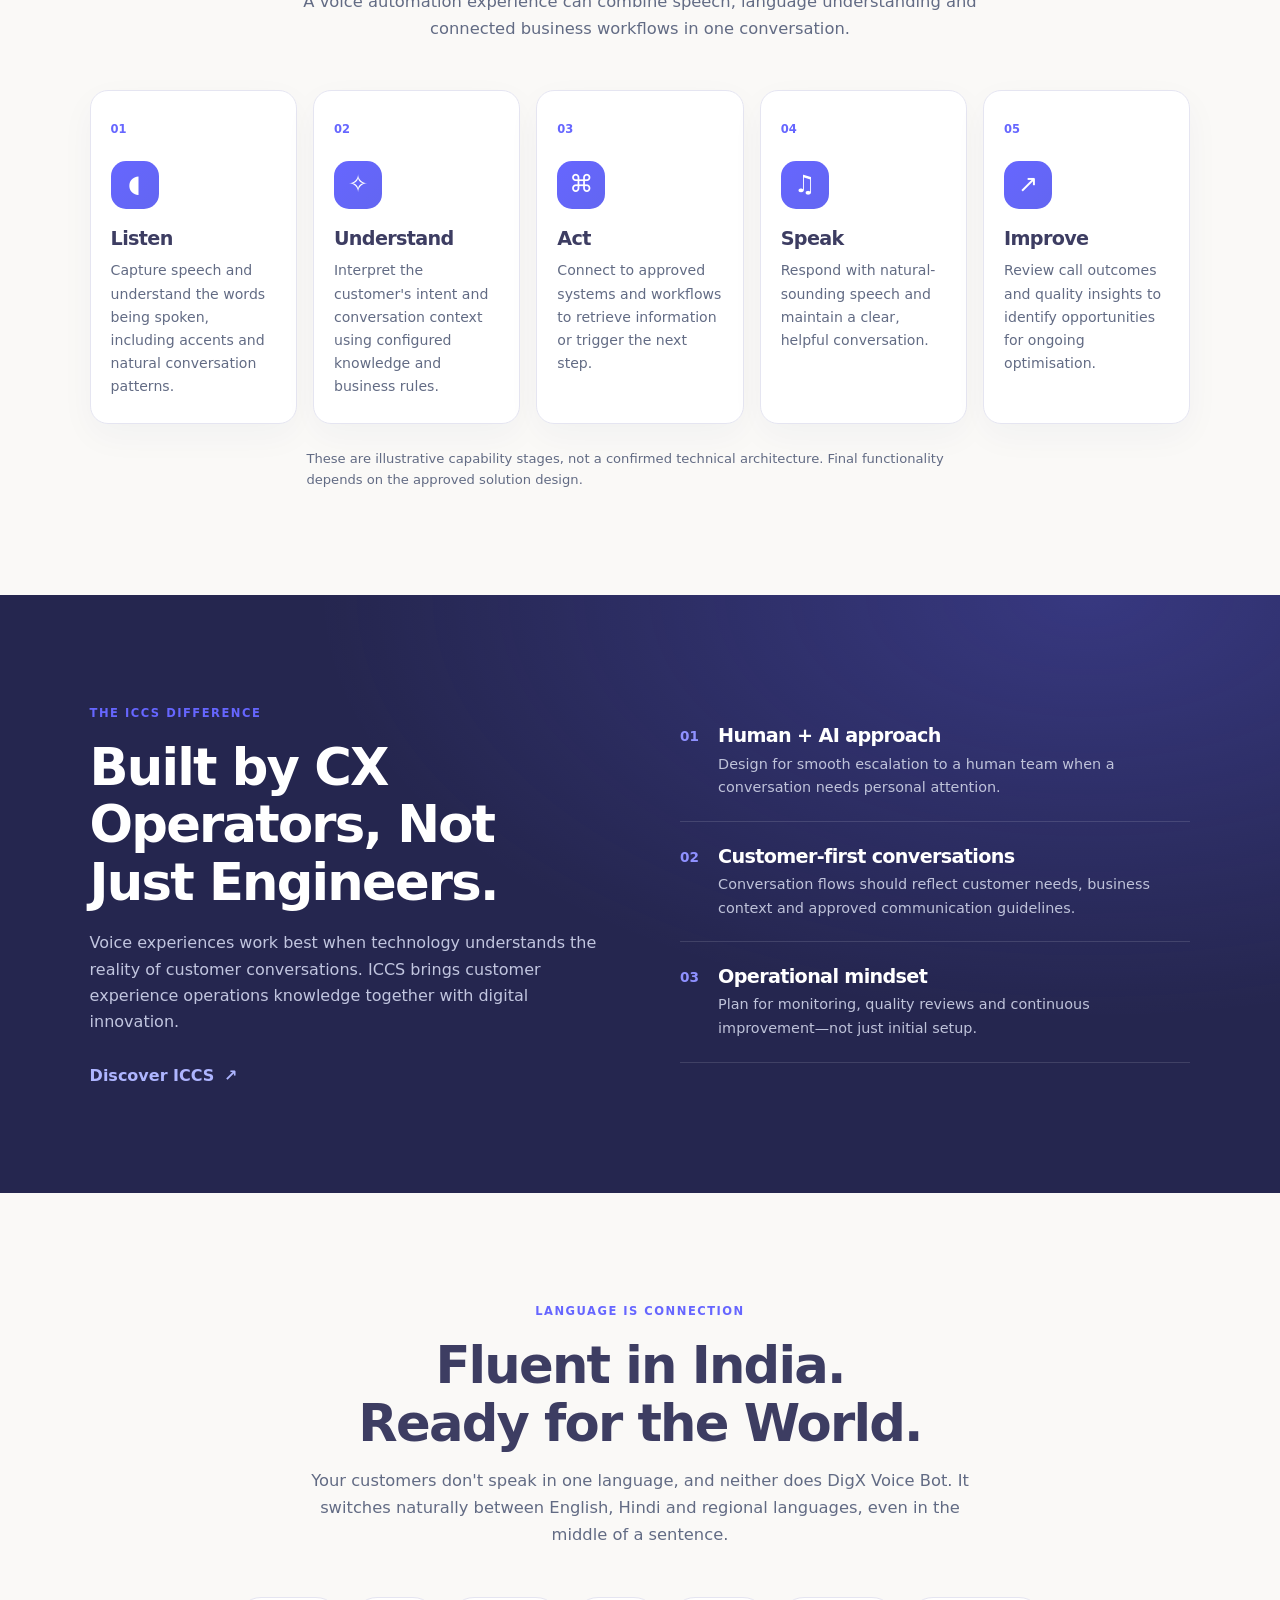
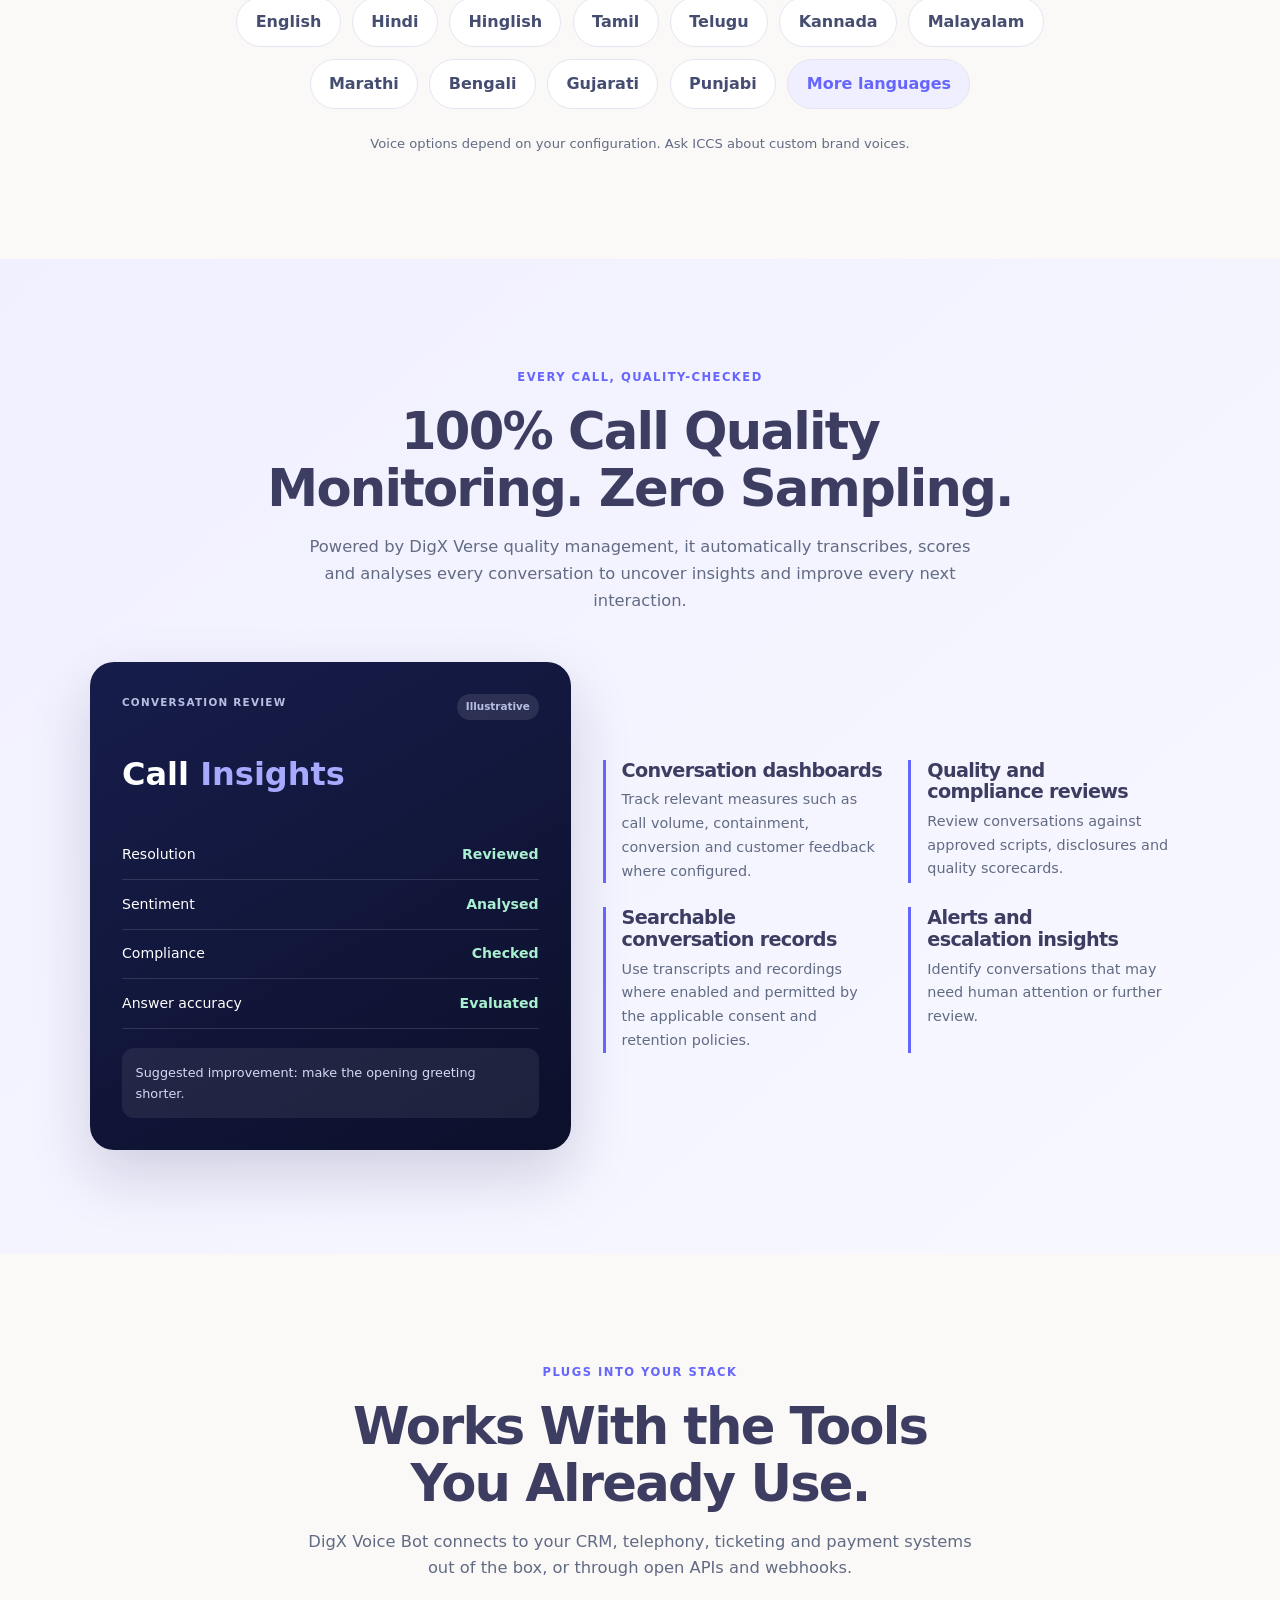
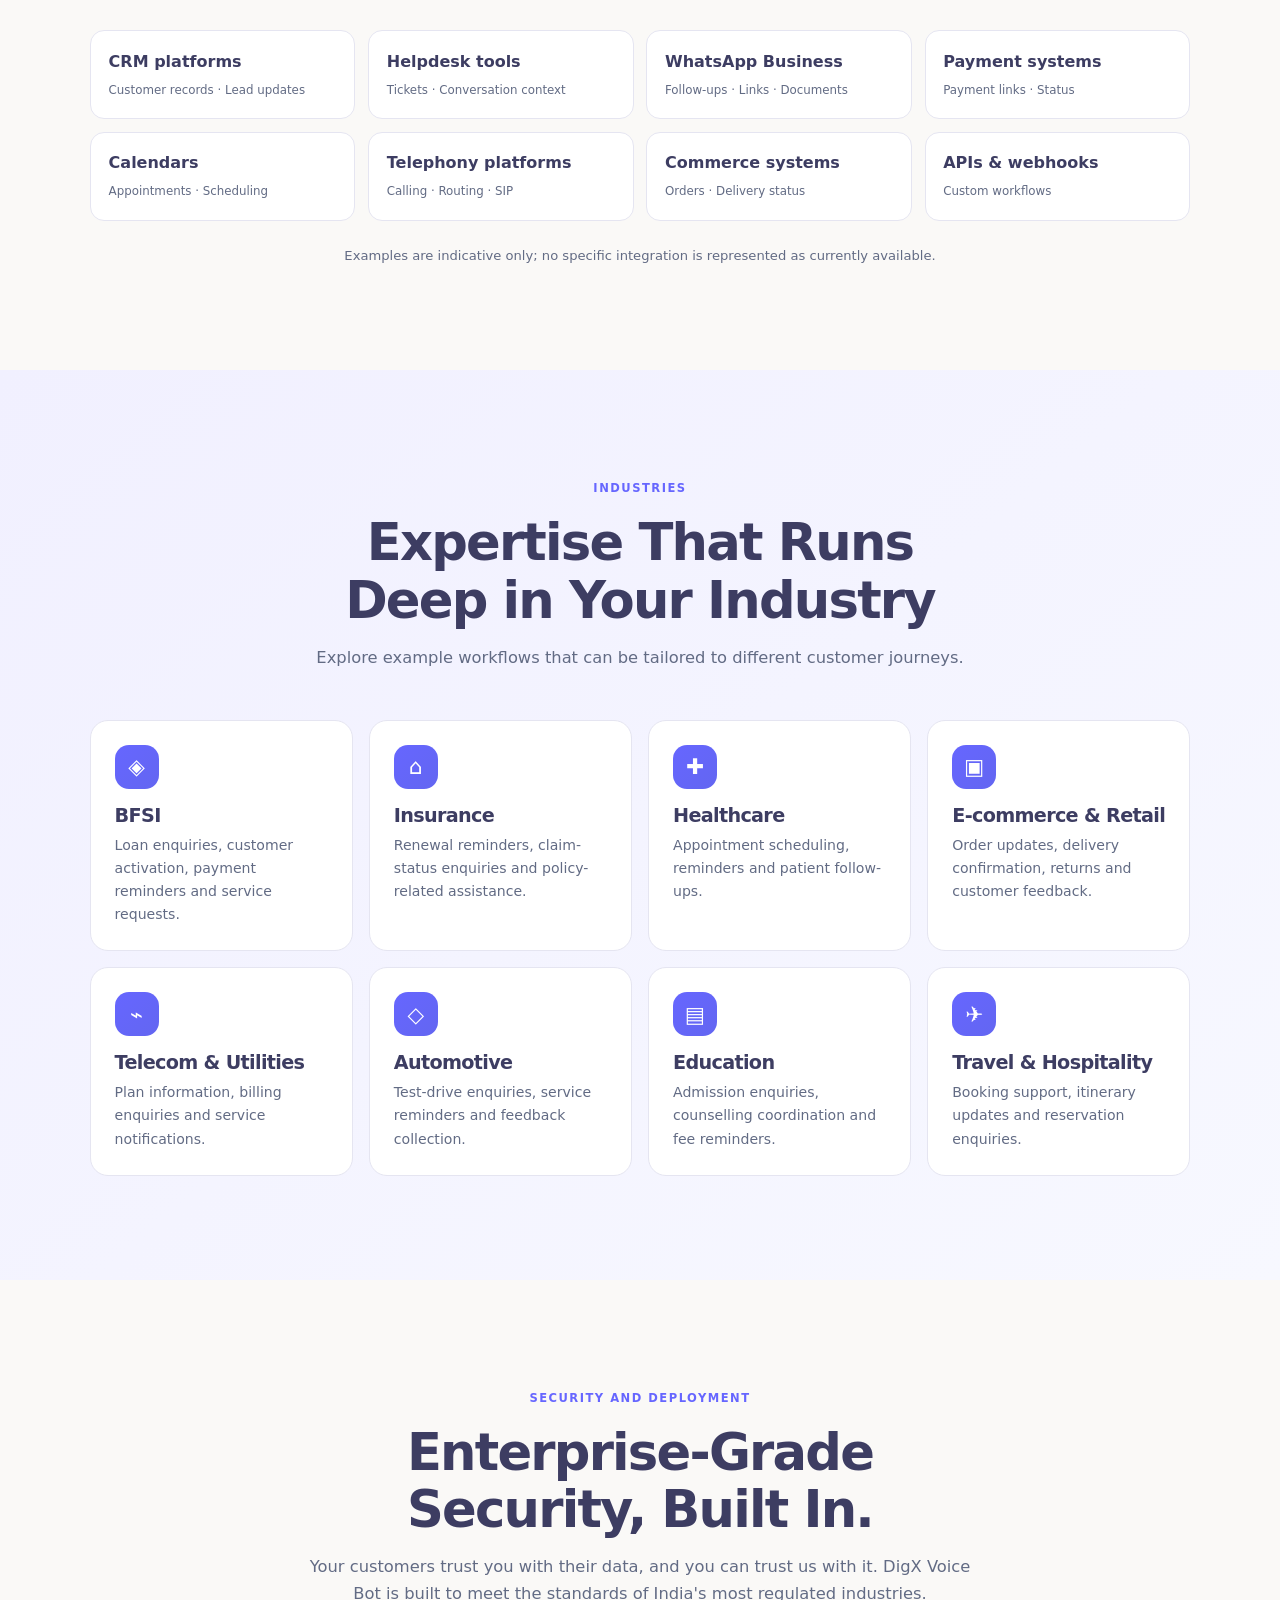
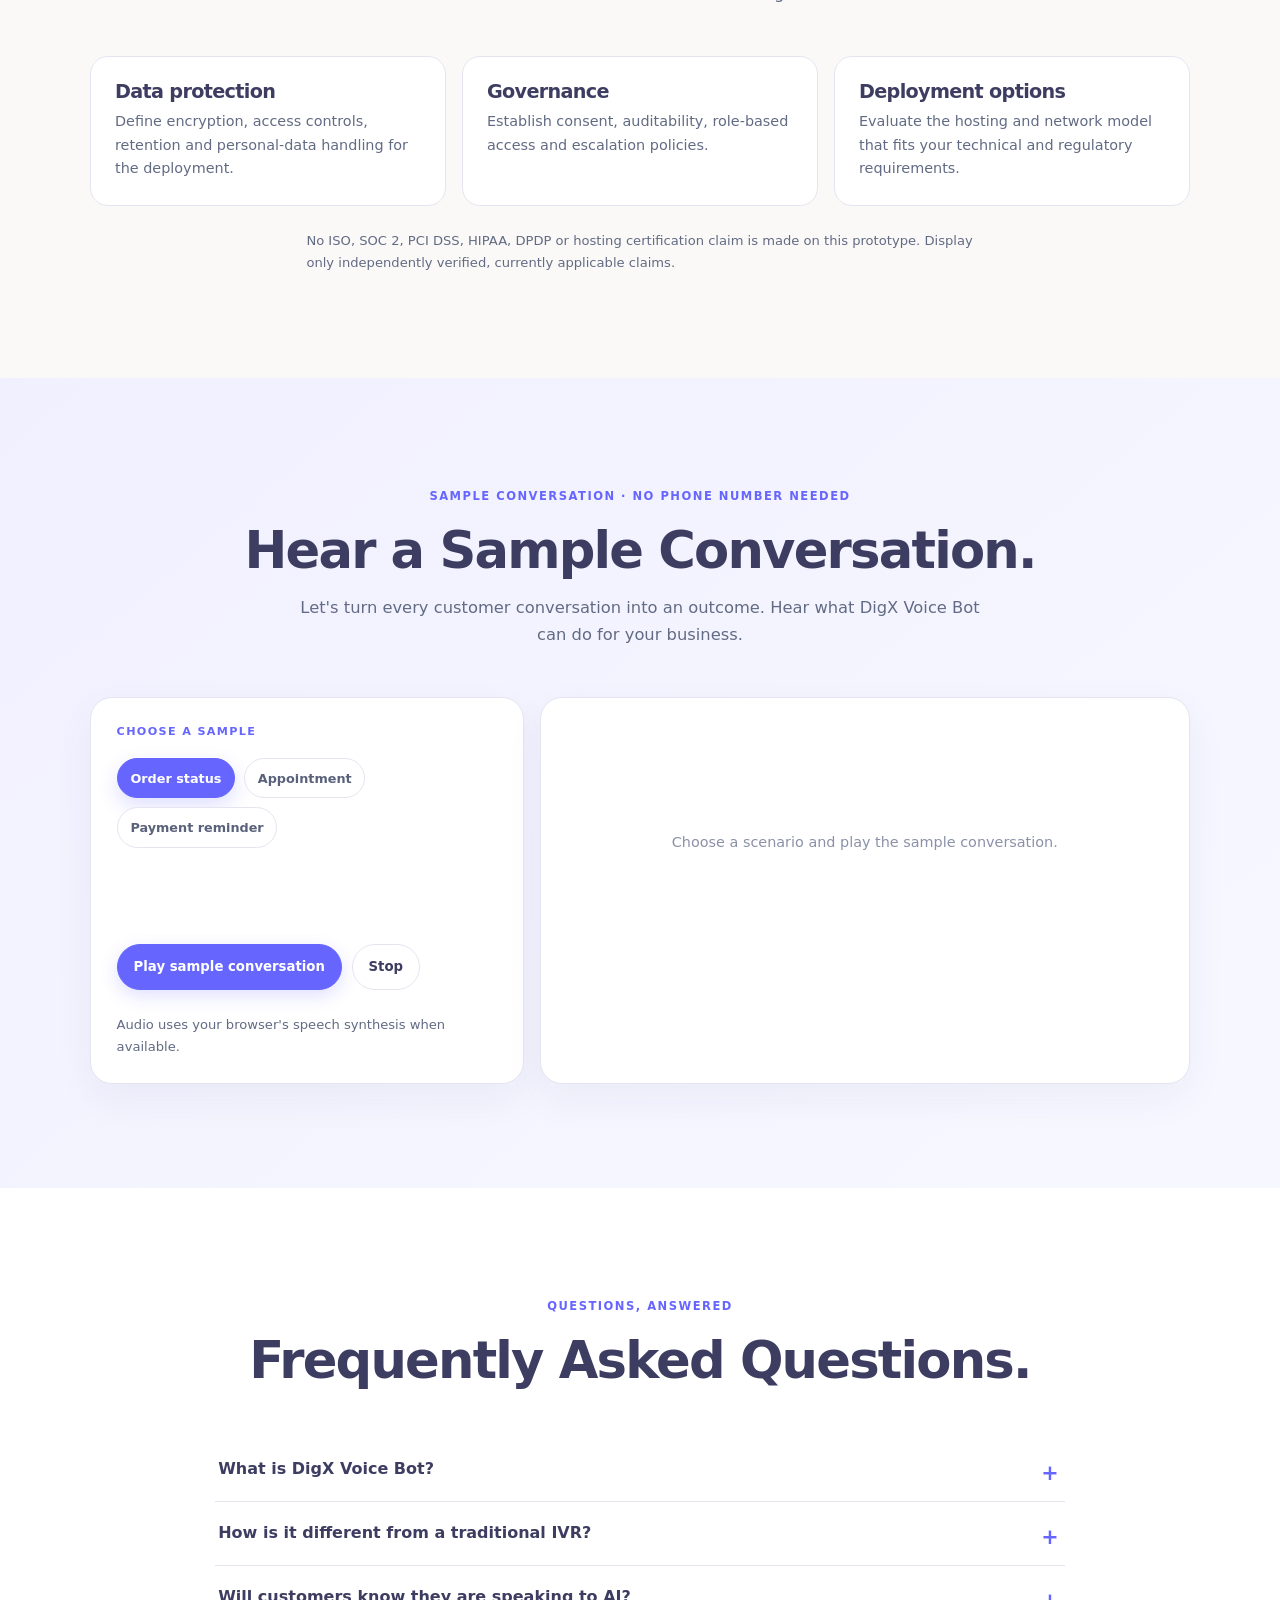
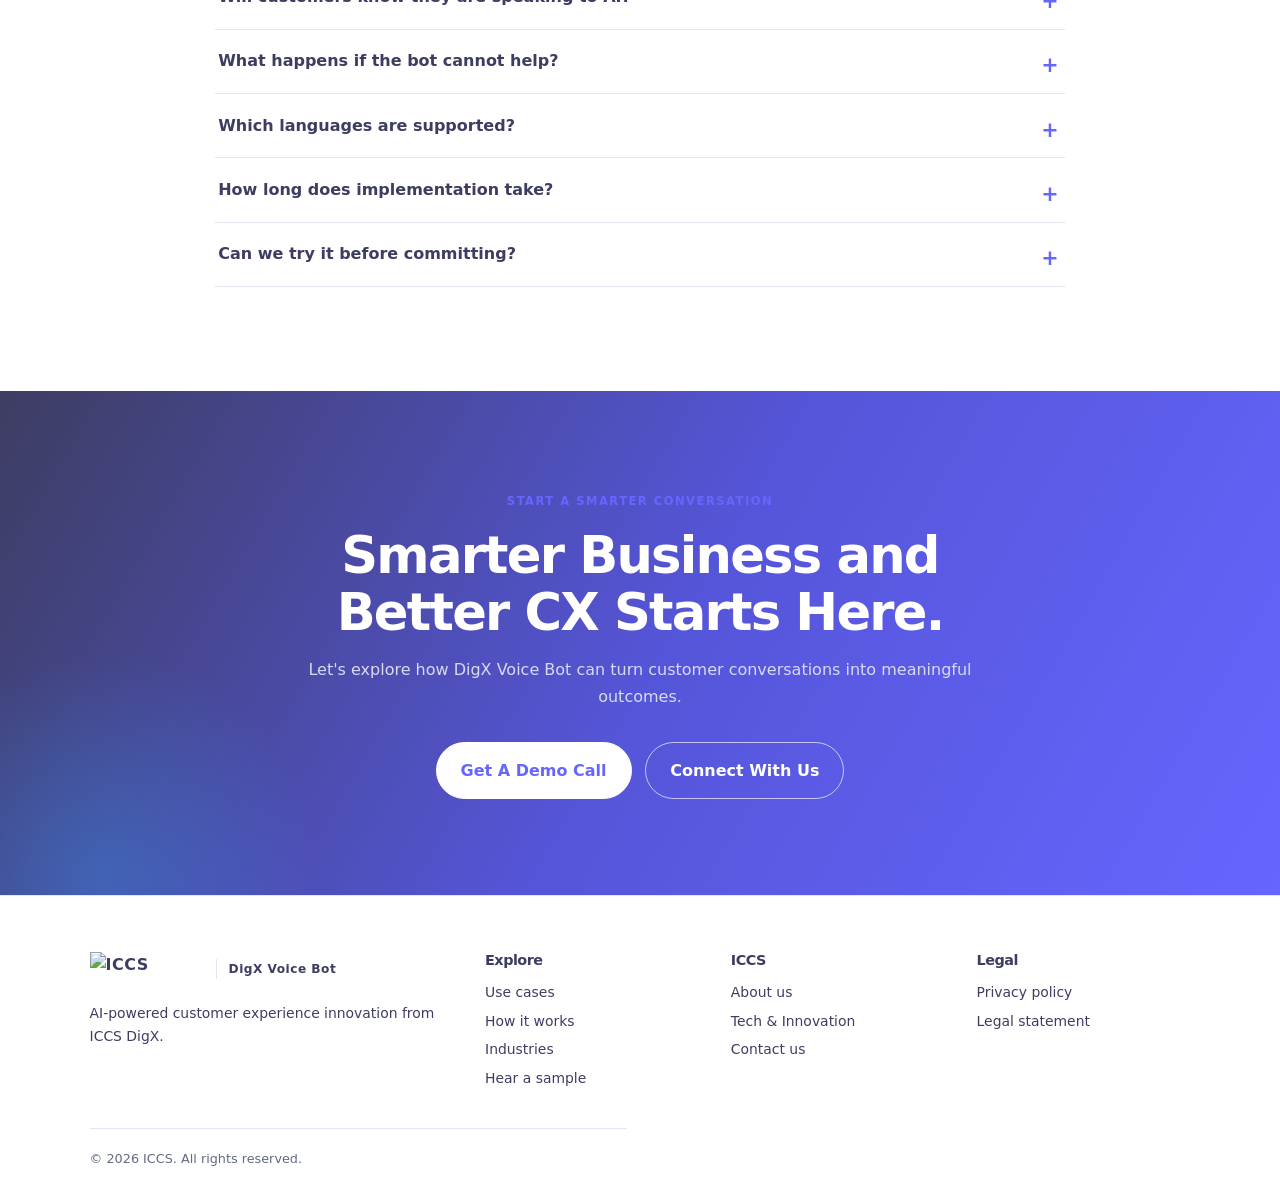
==== commit 0b74382d: "Fix website JavaScript interactions and demo form" ====
--- a/index.html
+++ b/index.html
@@ -15,7 +15,7 @@
   <meta name="theme-color" content="#faf9f7">
   <link rel="stylesheet" href="digx-bot.css">
   <script src="digx-bot.js" defer></script>
-  <script src="digx-call.js" defer></script>
+  
 </head>
 <body class="dgx">
   <a class="skip" href="#main">Skip to content</a>
@@ -57,17 +57,19 @@
 
     <h2>Want to Hear Our Voice Bot in Action?</h2>
 
-    <p>
-      Enter your phone number and let DigX Voice Bot call you
-      for a personalised demo. This frontend-only preview records a request in this browser; it does not place a call. Currently available for Indian mobile numbers (+91).
-    </p>
+    
 
     <form class="call-form" id="callRequestForm" novalidate>
       <div class="call-form-main">
 
         <label class="sr-only" for="countryCode">Country code</label>
-        <select id="countryCode" name="country_code">
+        <select id="countryCode" name="country_code" aria-label="Country code">
           <option value="+91" selected>+91 · IN</option>
+          <option value="+1" disabled>+1 · US / CA</option>
+          <option value="+44" disabled>+44 · UK</option>
+          <option value="+61" disabled>+61 · AU</option>
+          <option value="+971" disabled>+971 · UAE</option>
+          <option value="+65" disabled>+65 · SG</option>
         </select>
 
         <label class="sr-only" for="phoneNumber">Phone number</label>
@@ -84,19 +86,19 @@
 
         <button class="call-submit" id="callSubmit" type="submit">
           <span class="call-icon">☎</span>
-          <span class="call-button-text">Save Demo Request</span>
+          <span class="call-button-text">Try Our Agent</span>
         </button>
 
       </div>
 
       <label class="call-consent" for="callConsent">
-        <input id="callConsent" name="consent" type="checkbox" required>
+        <input id="callConsent" name="consent" type="checkbox" checked required>
         <span>I agree to receive an automated demo call from ICCS DigX.</span>
       </label>
 
       <p class="call-feedback" id="callFeedback" aria-live="polite"></p>
 
-      <p class="call-privacy">This browser-only preview saves up to 2 demo requests per number per day. It does not place a phone call or send your number to ICCS.</p>
+      <p class="call-privacy"></p>
     </form>
 
   </div>
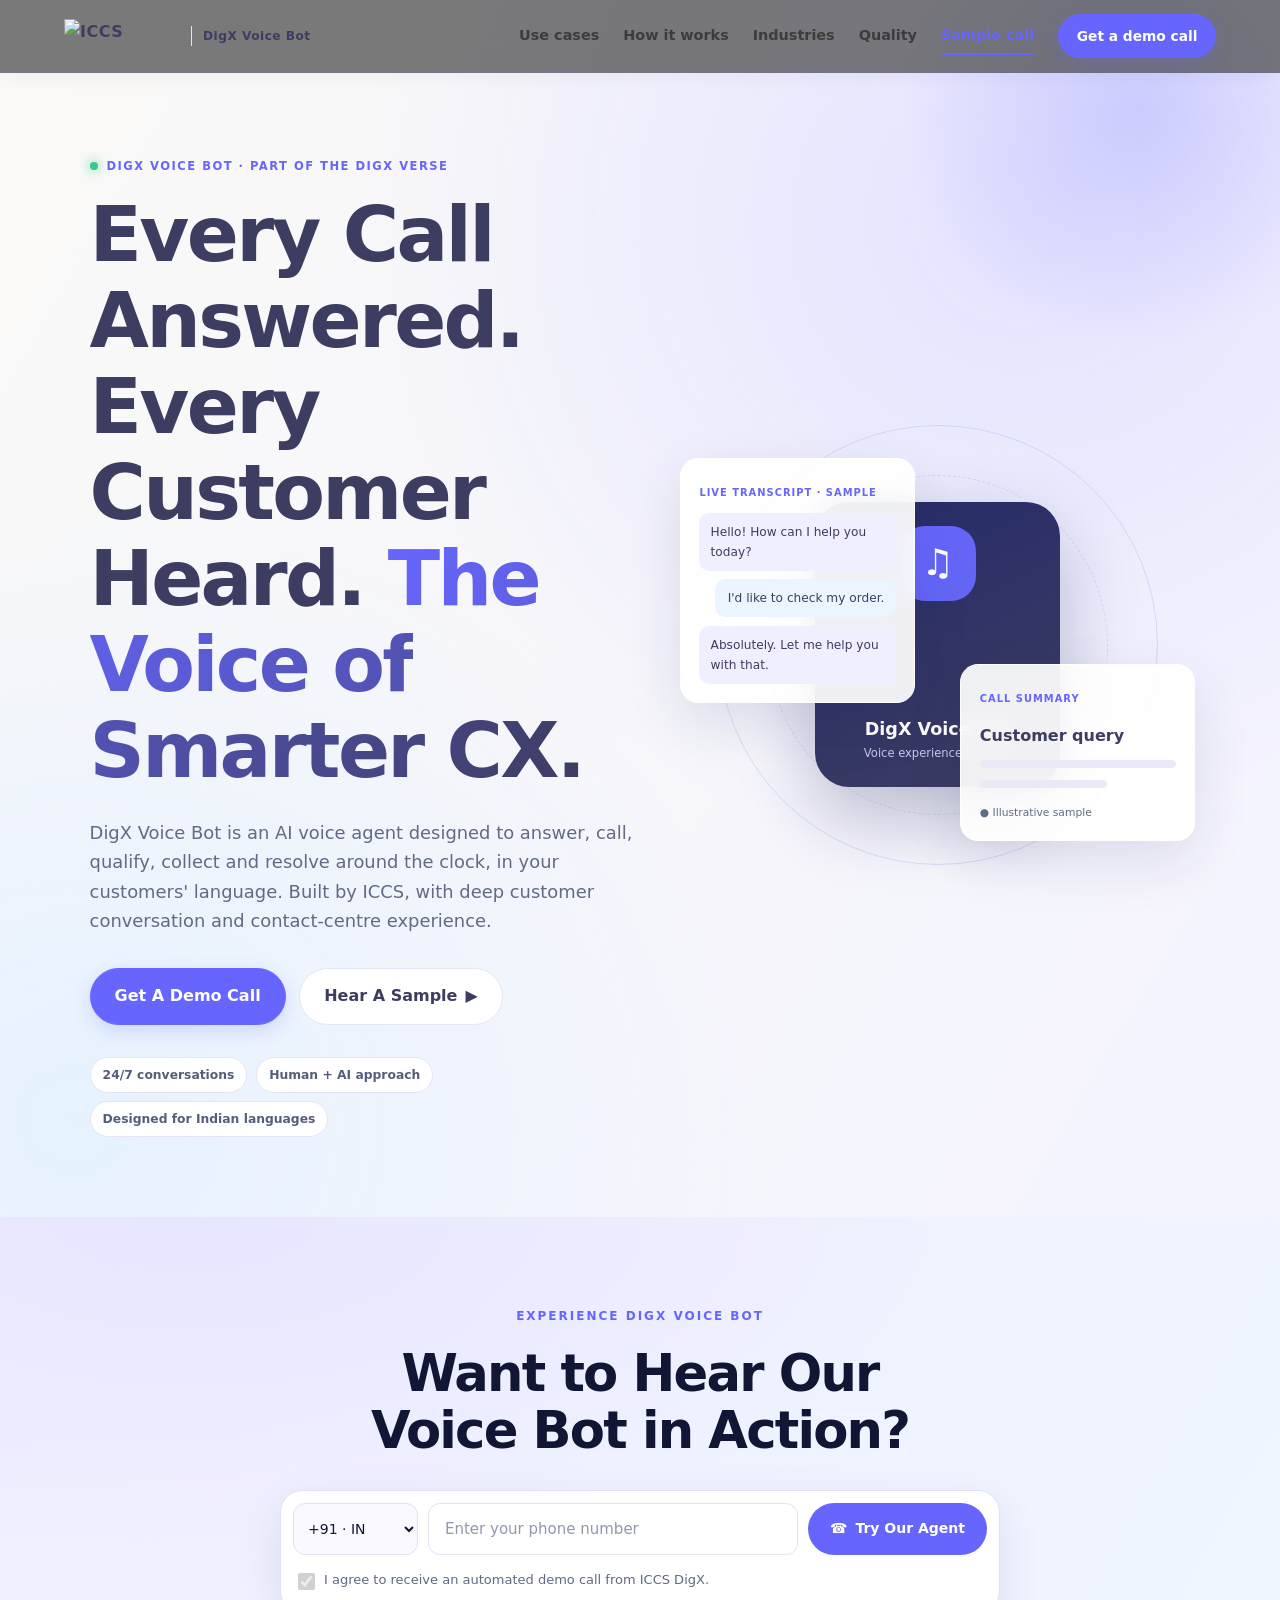
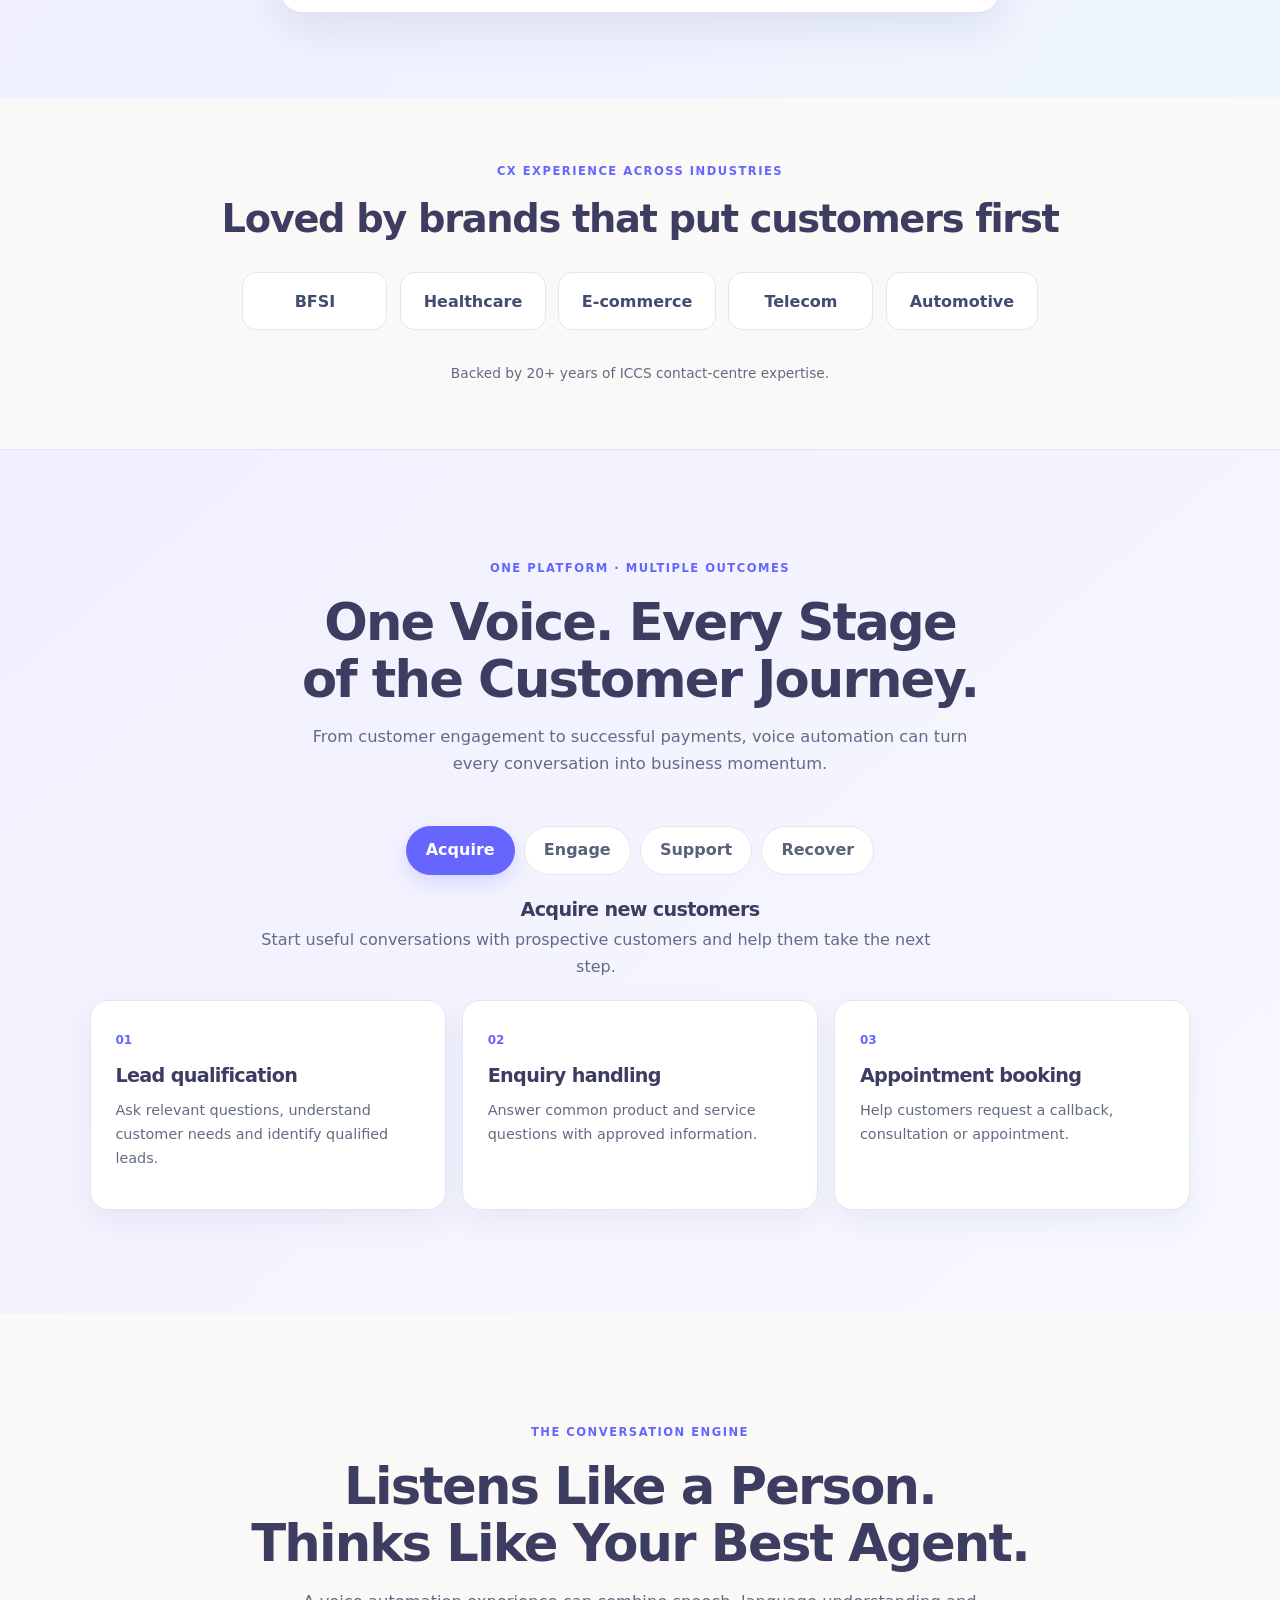
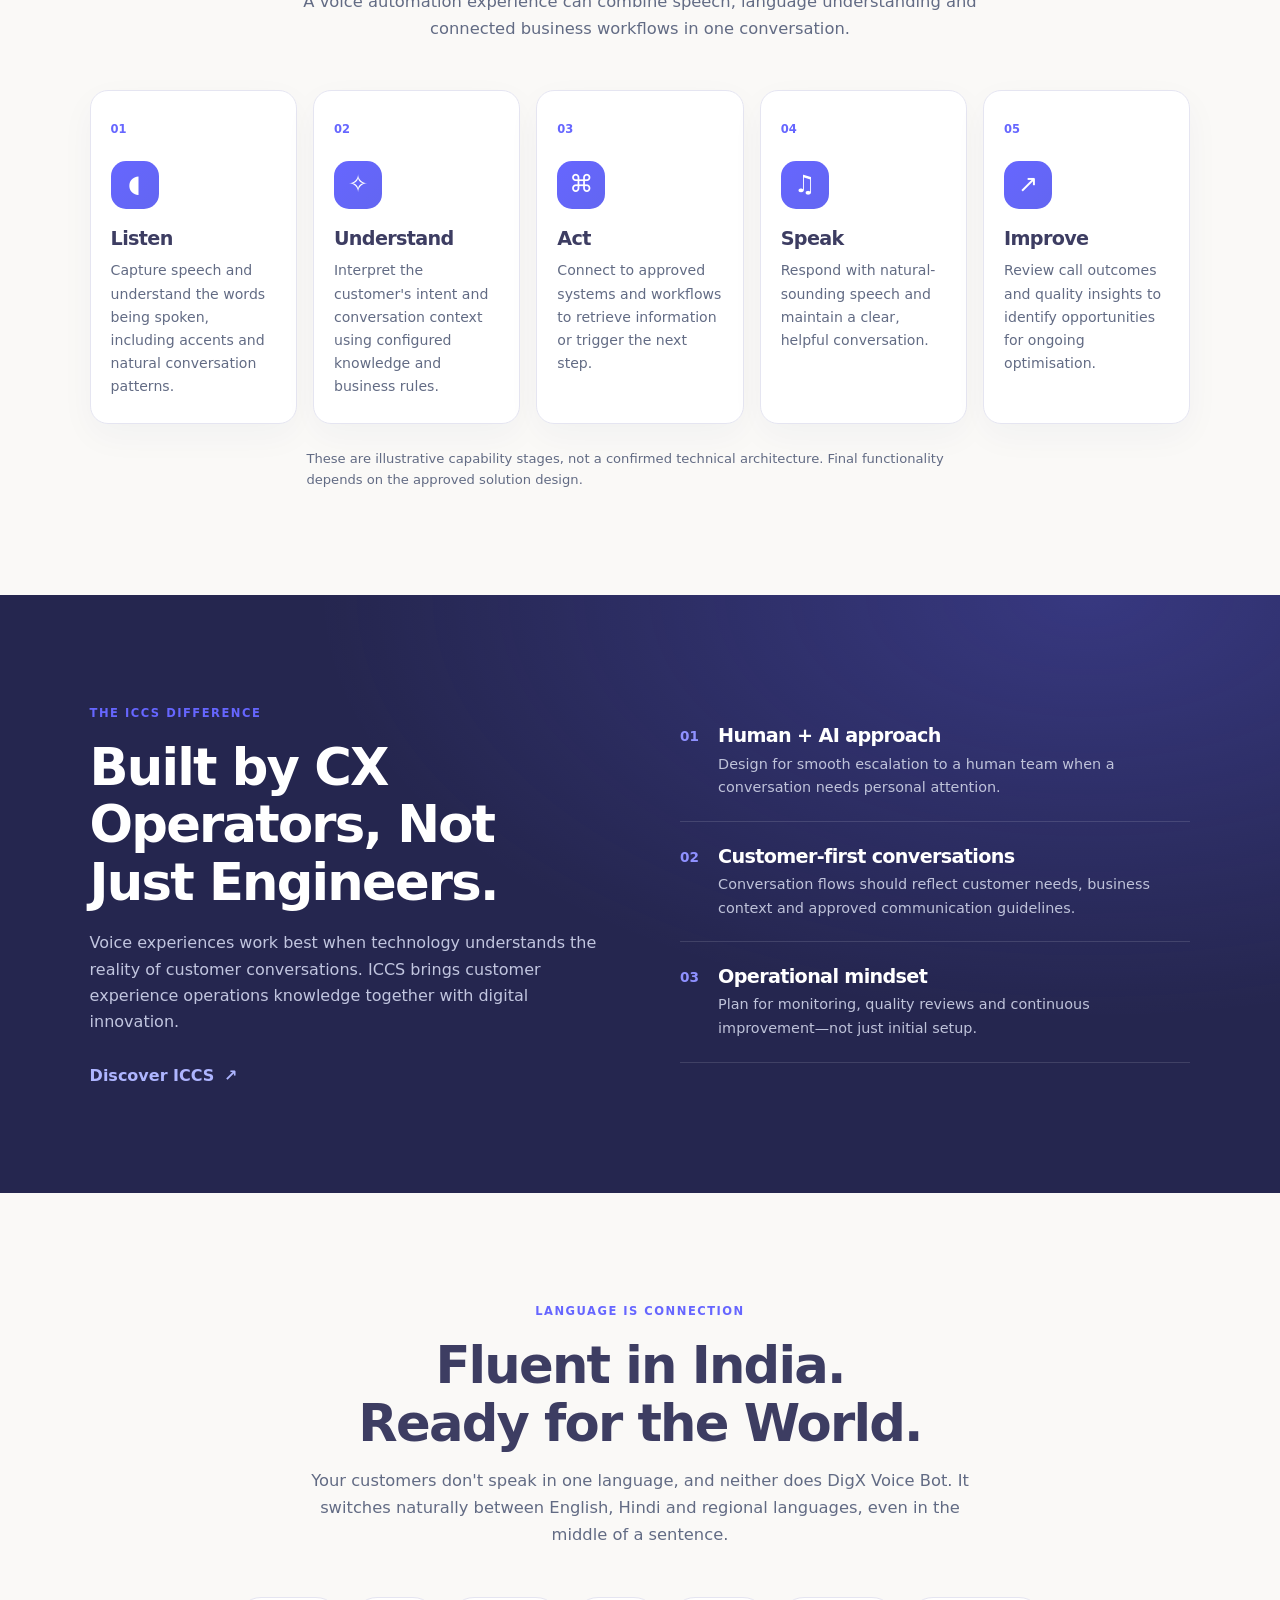
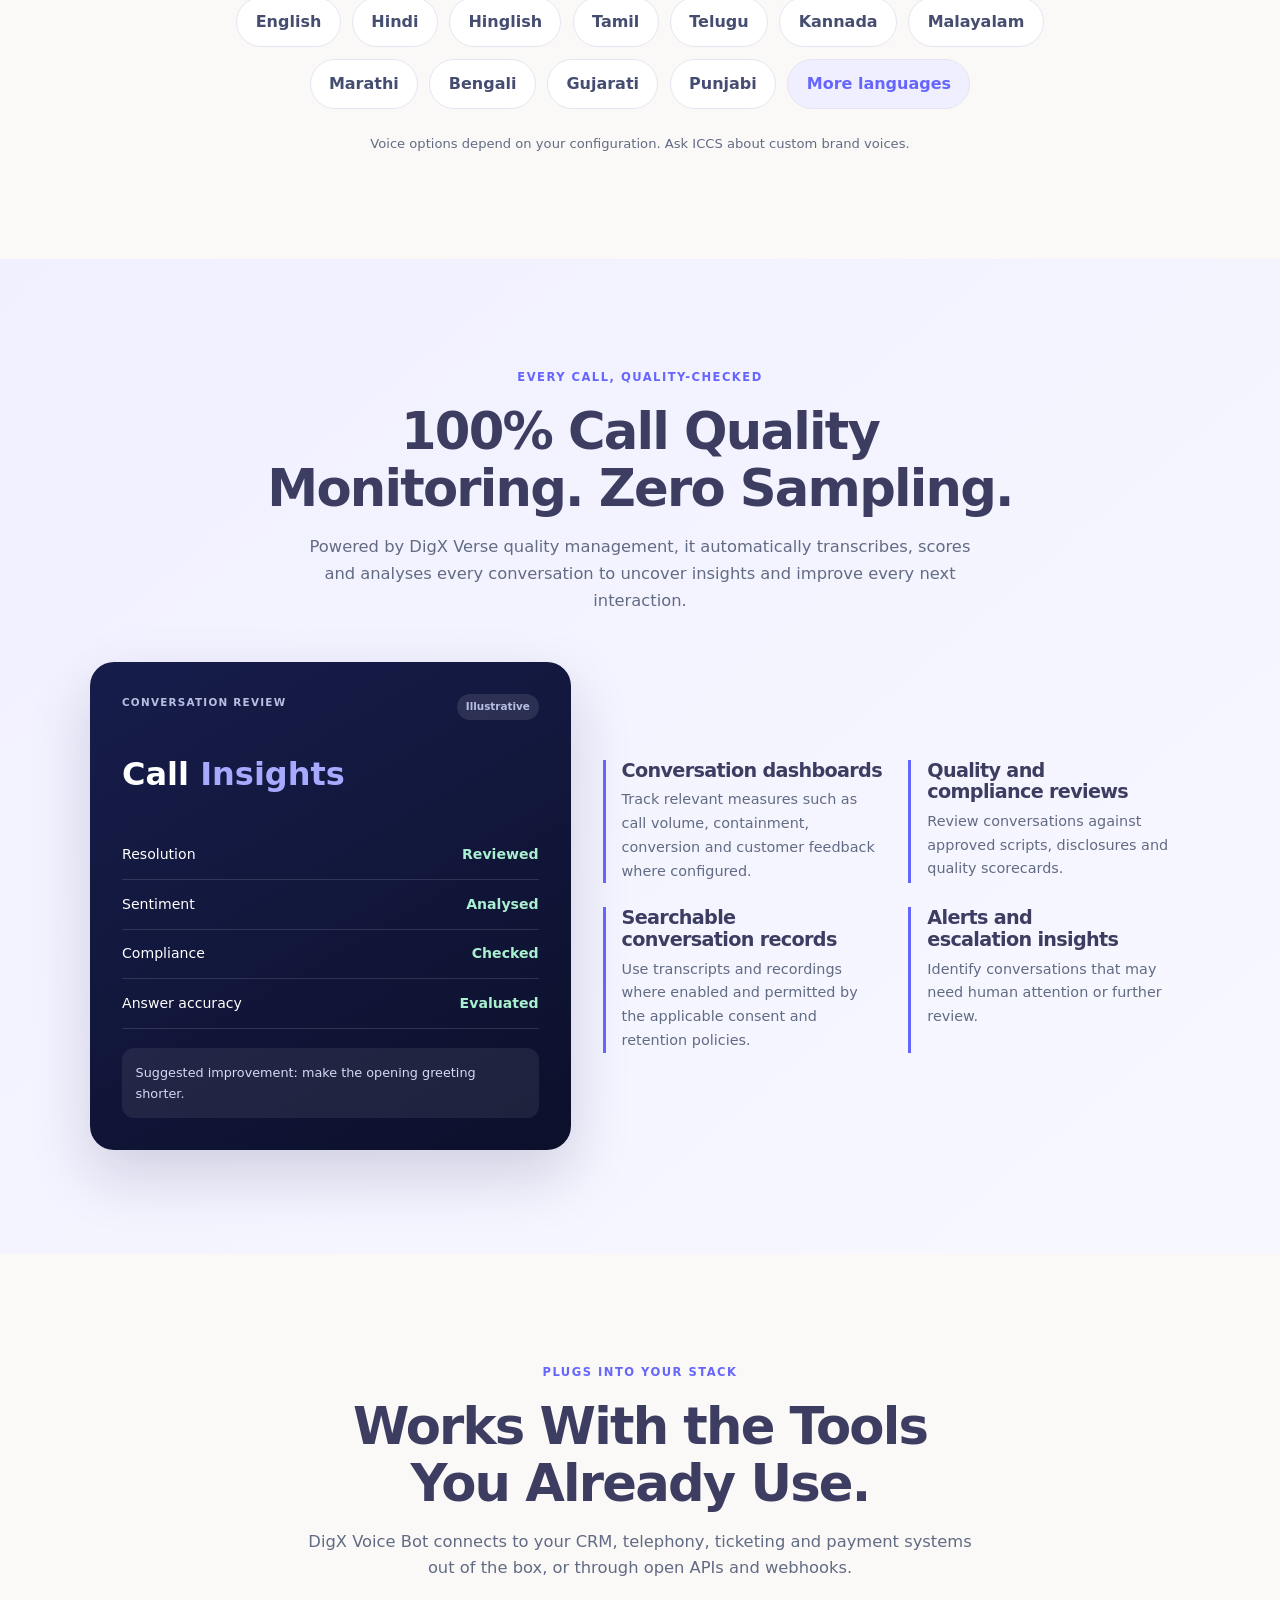
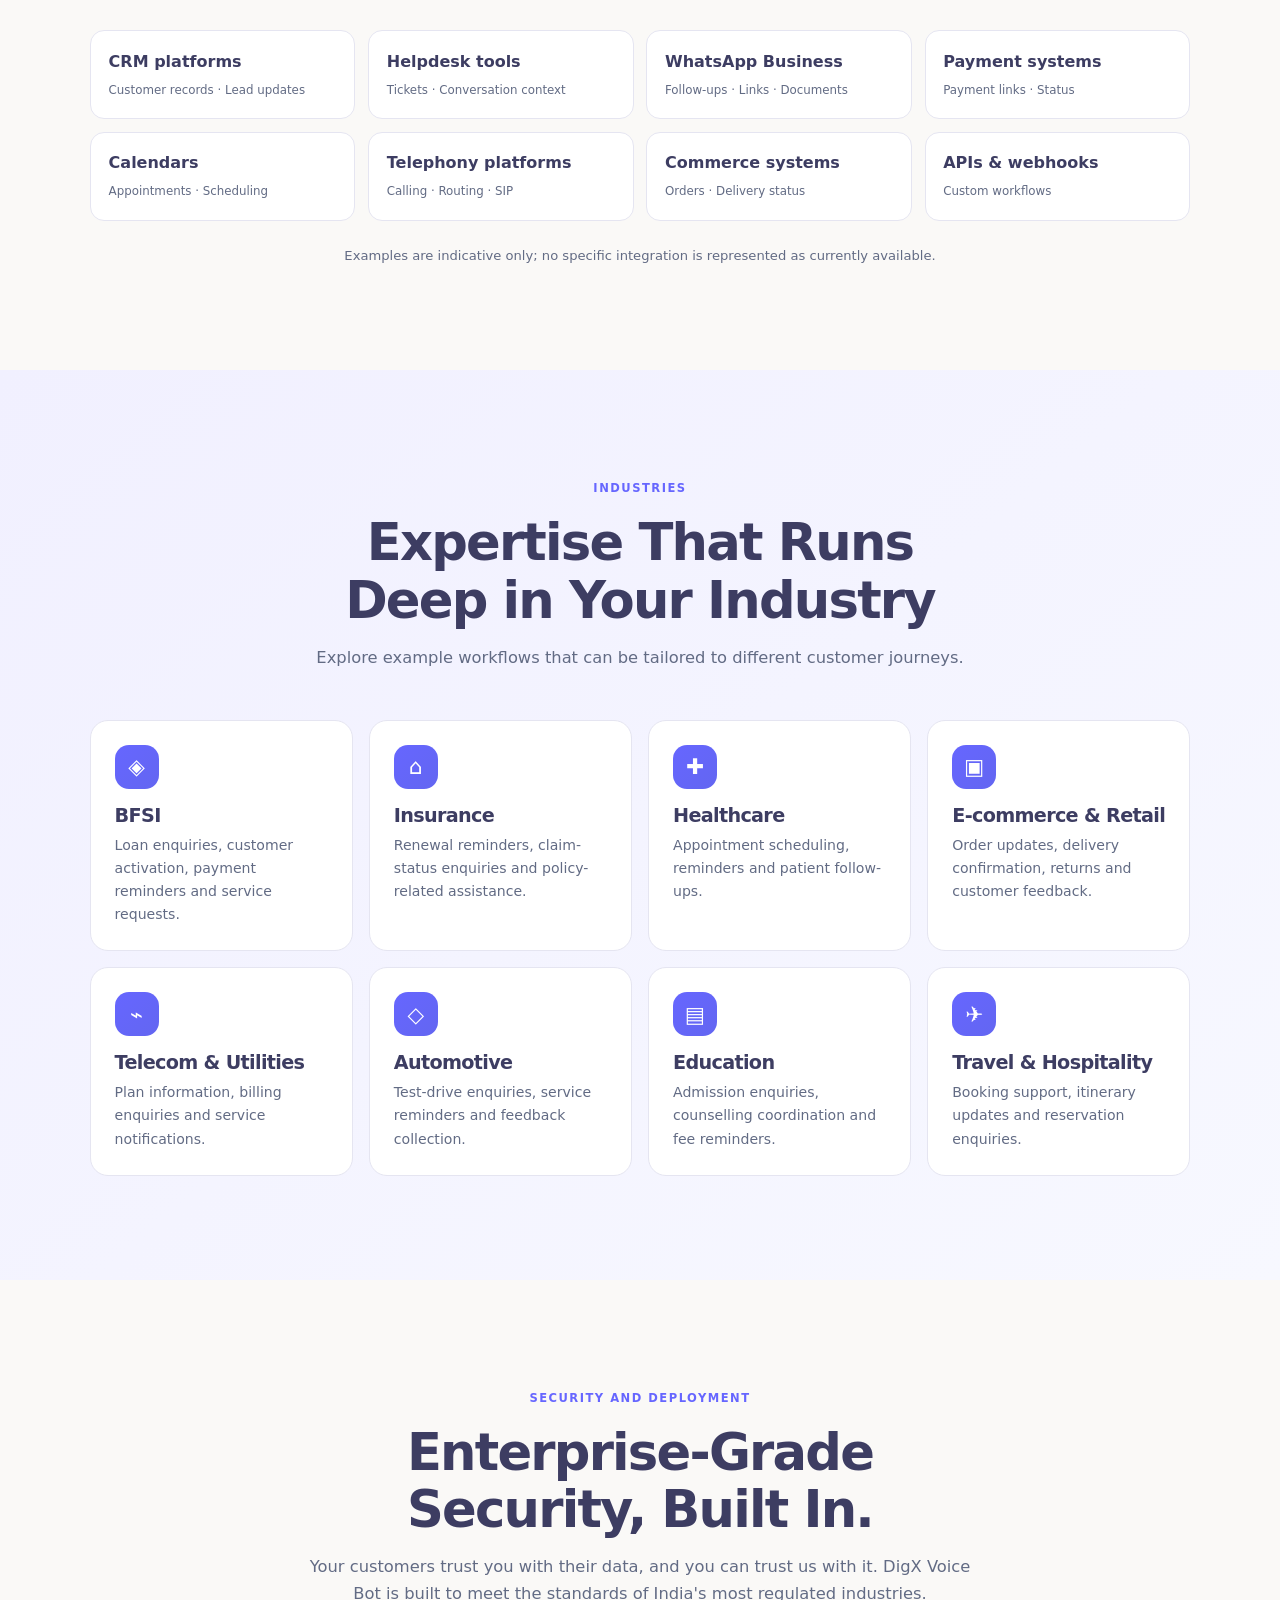
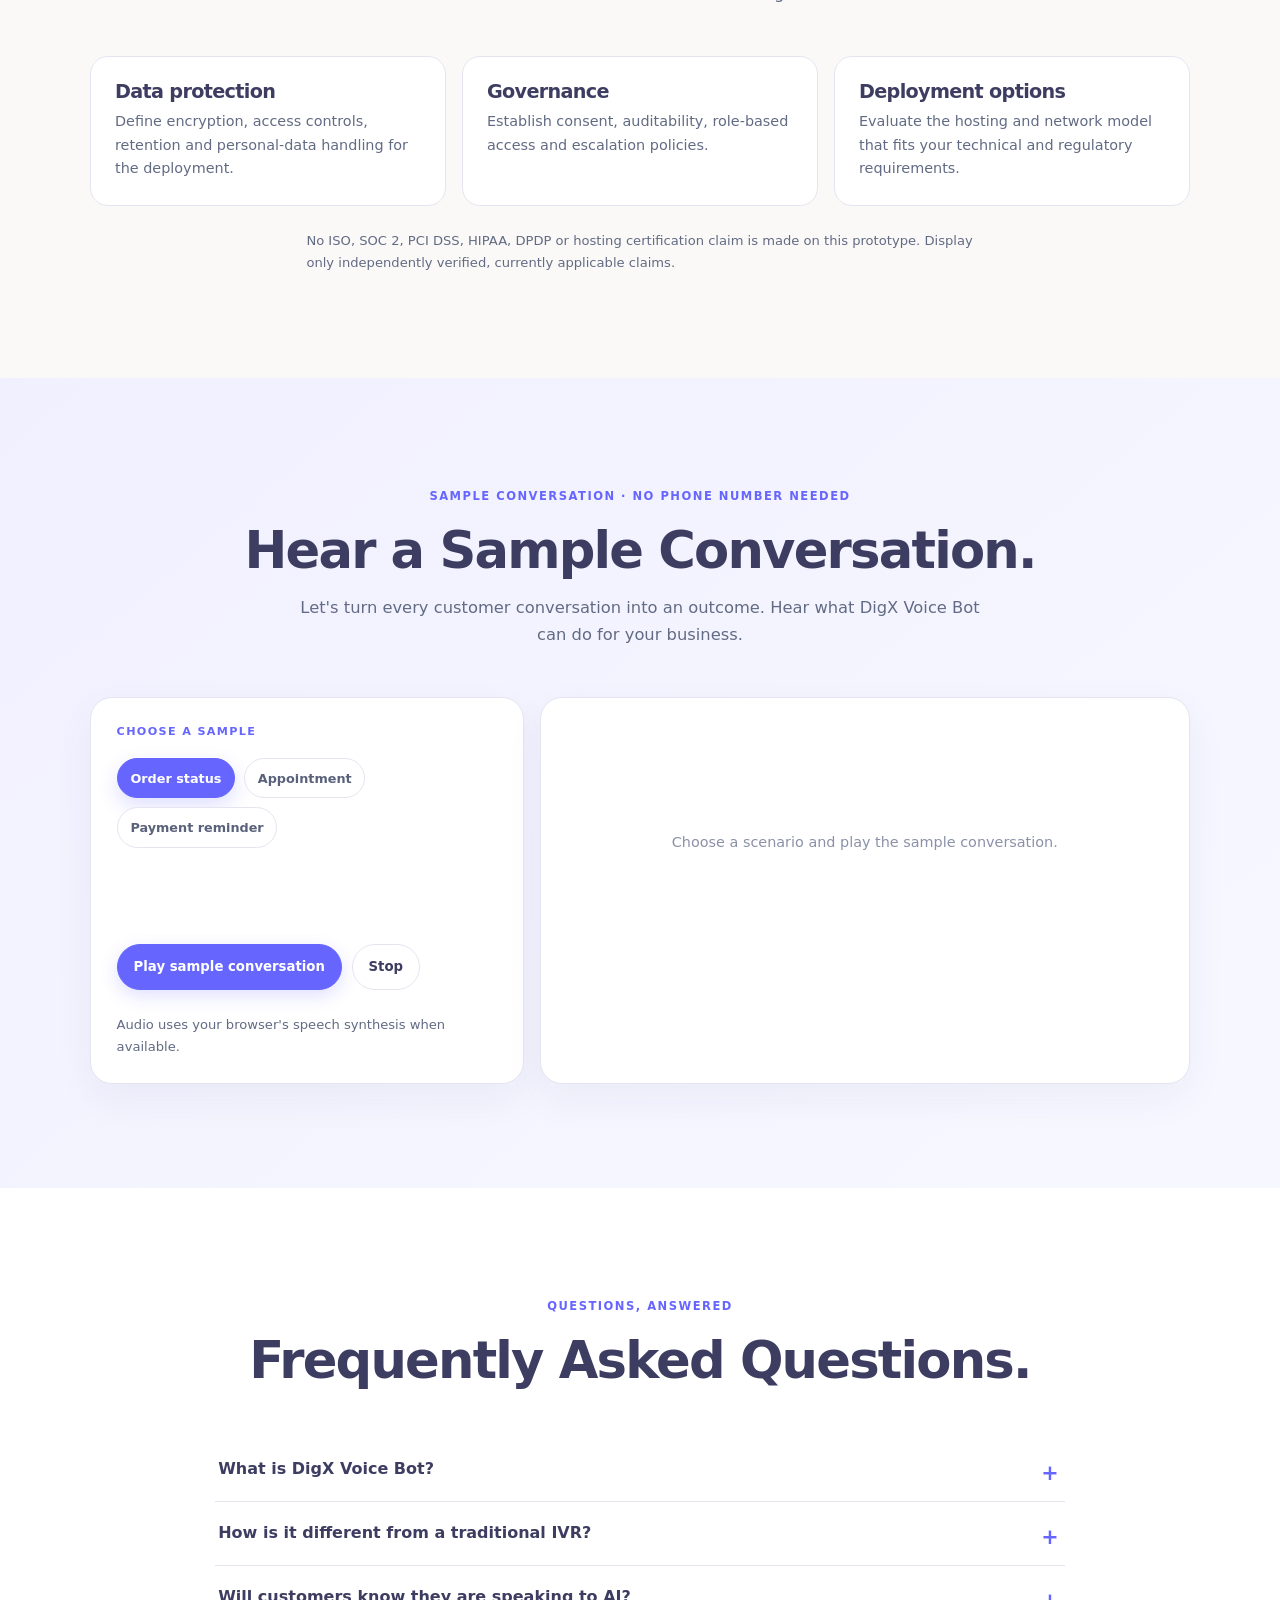
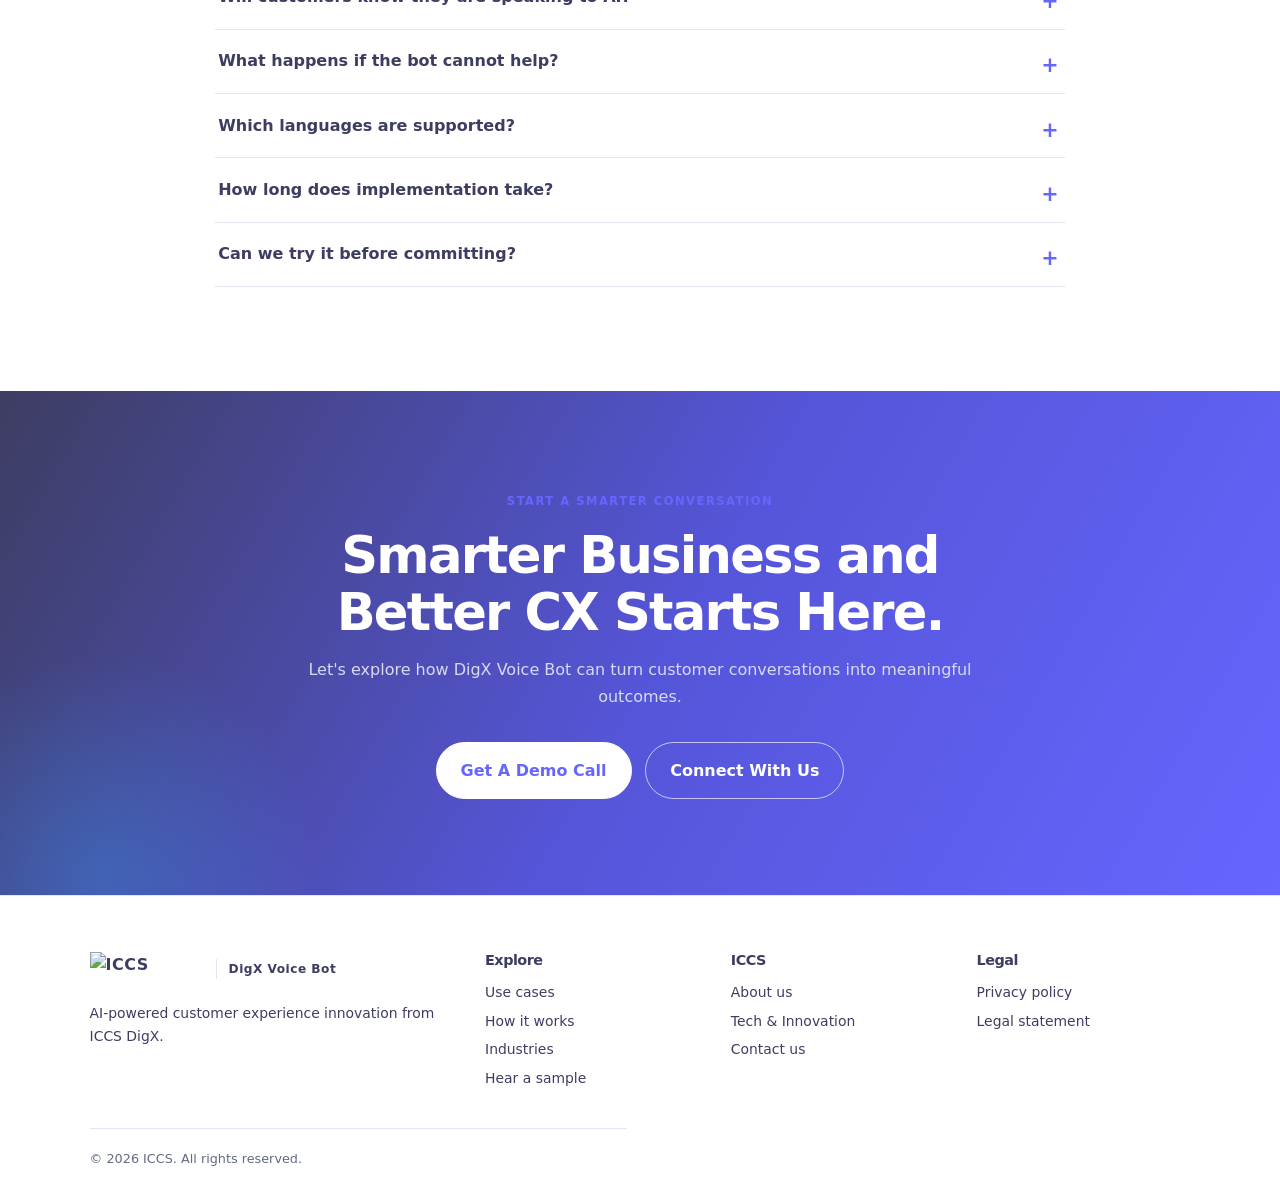
==== commit d84ca979: "Fix website JavaScript interactions and demo form" ====
--- a/index.html
+++ b/index.html
@@ -92,7 +92,7 @@
       </div>
 
       <label class="call-consent" for="callConsent">
-        <input id="callConsent" name="consent" type="checkbox" checked required>
+        <input id="callConsent" name="consent" type="checkbox" checked disabled>
         <span>I agree to receive an automated demo call from ICCS DigX.</span>
       </label>
 
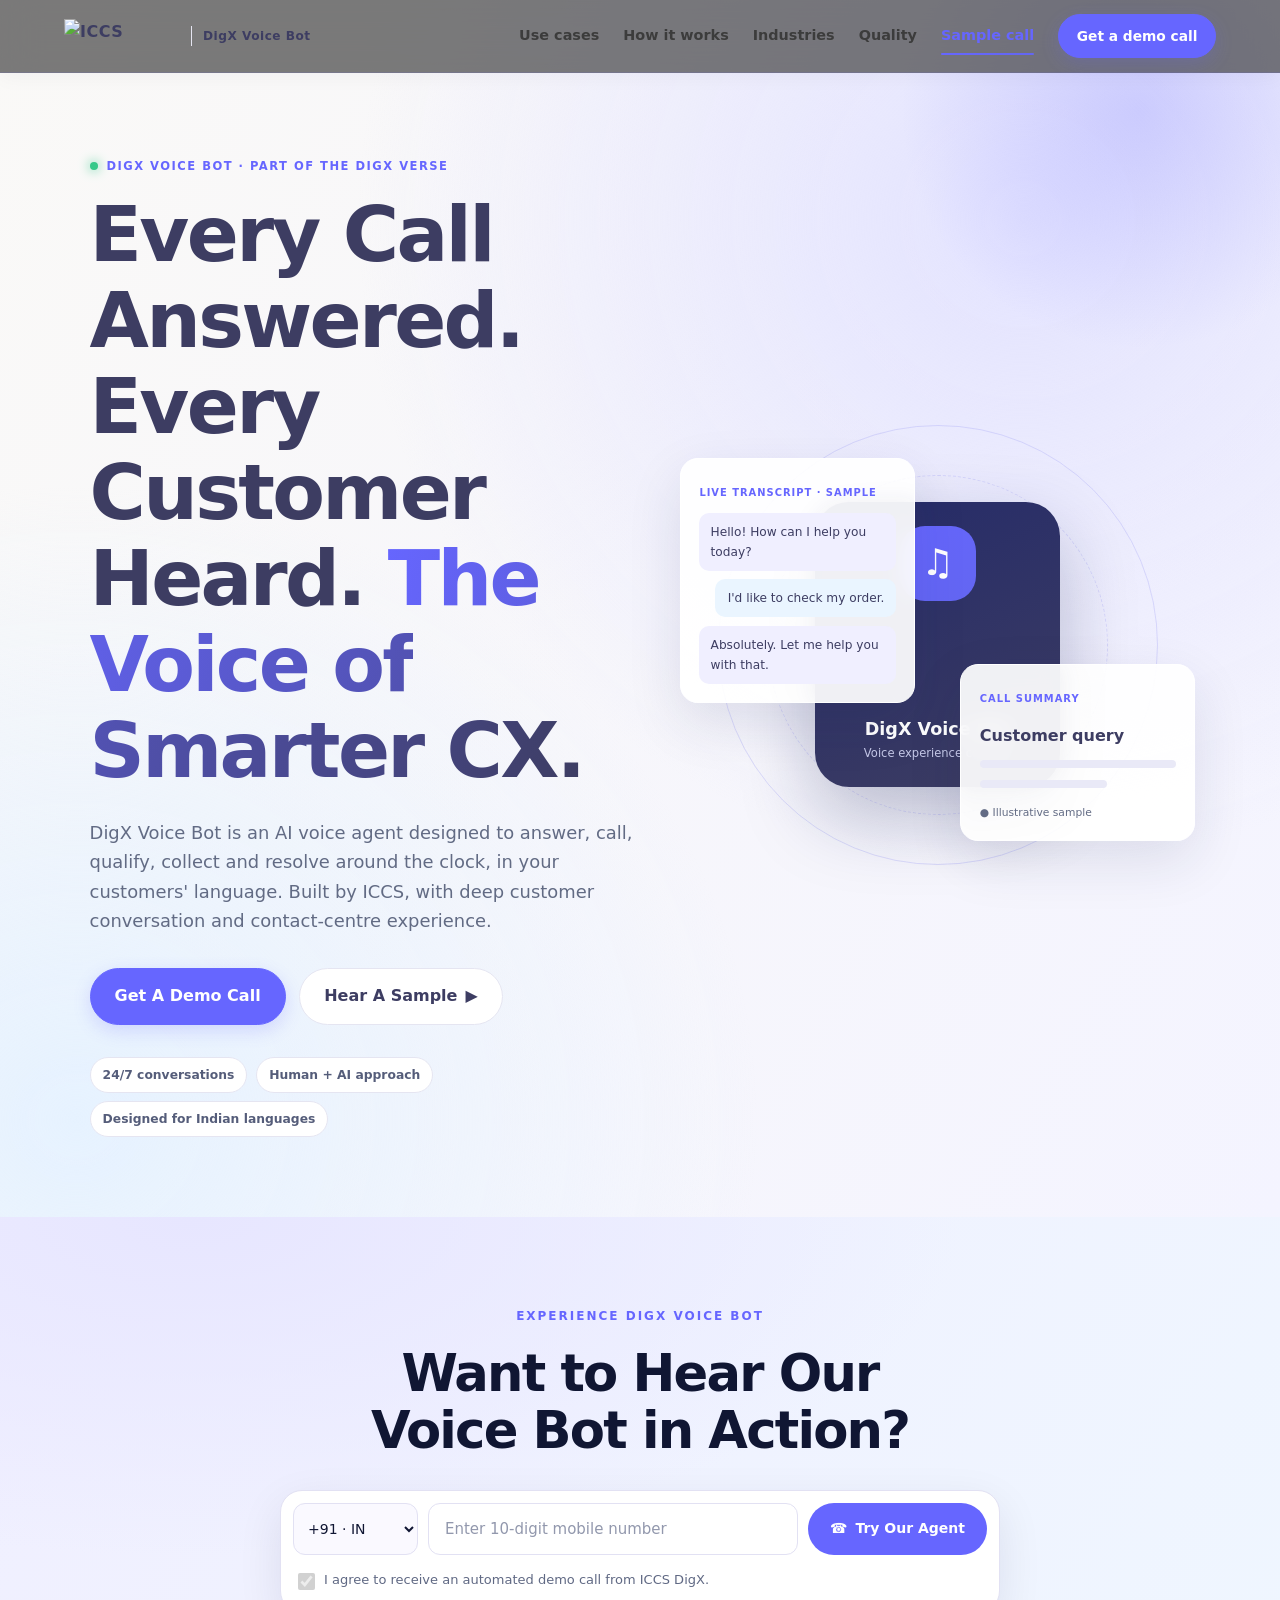
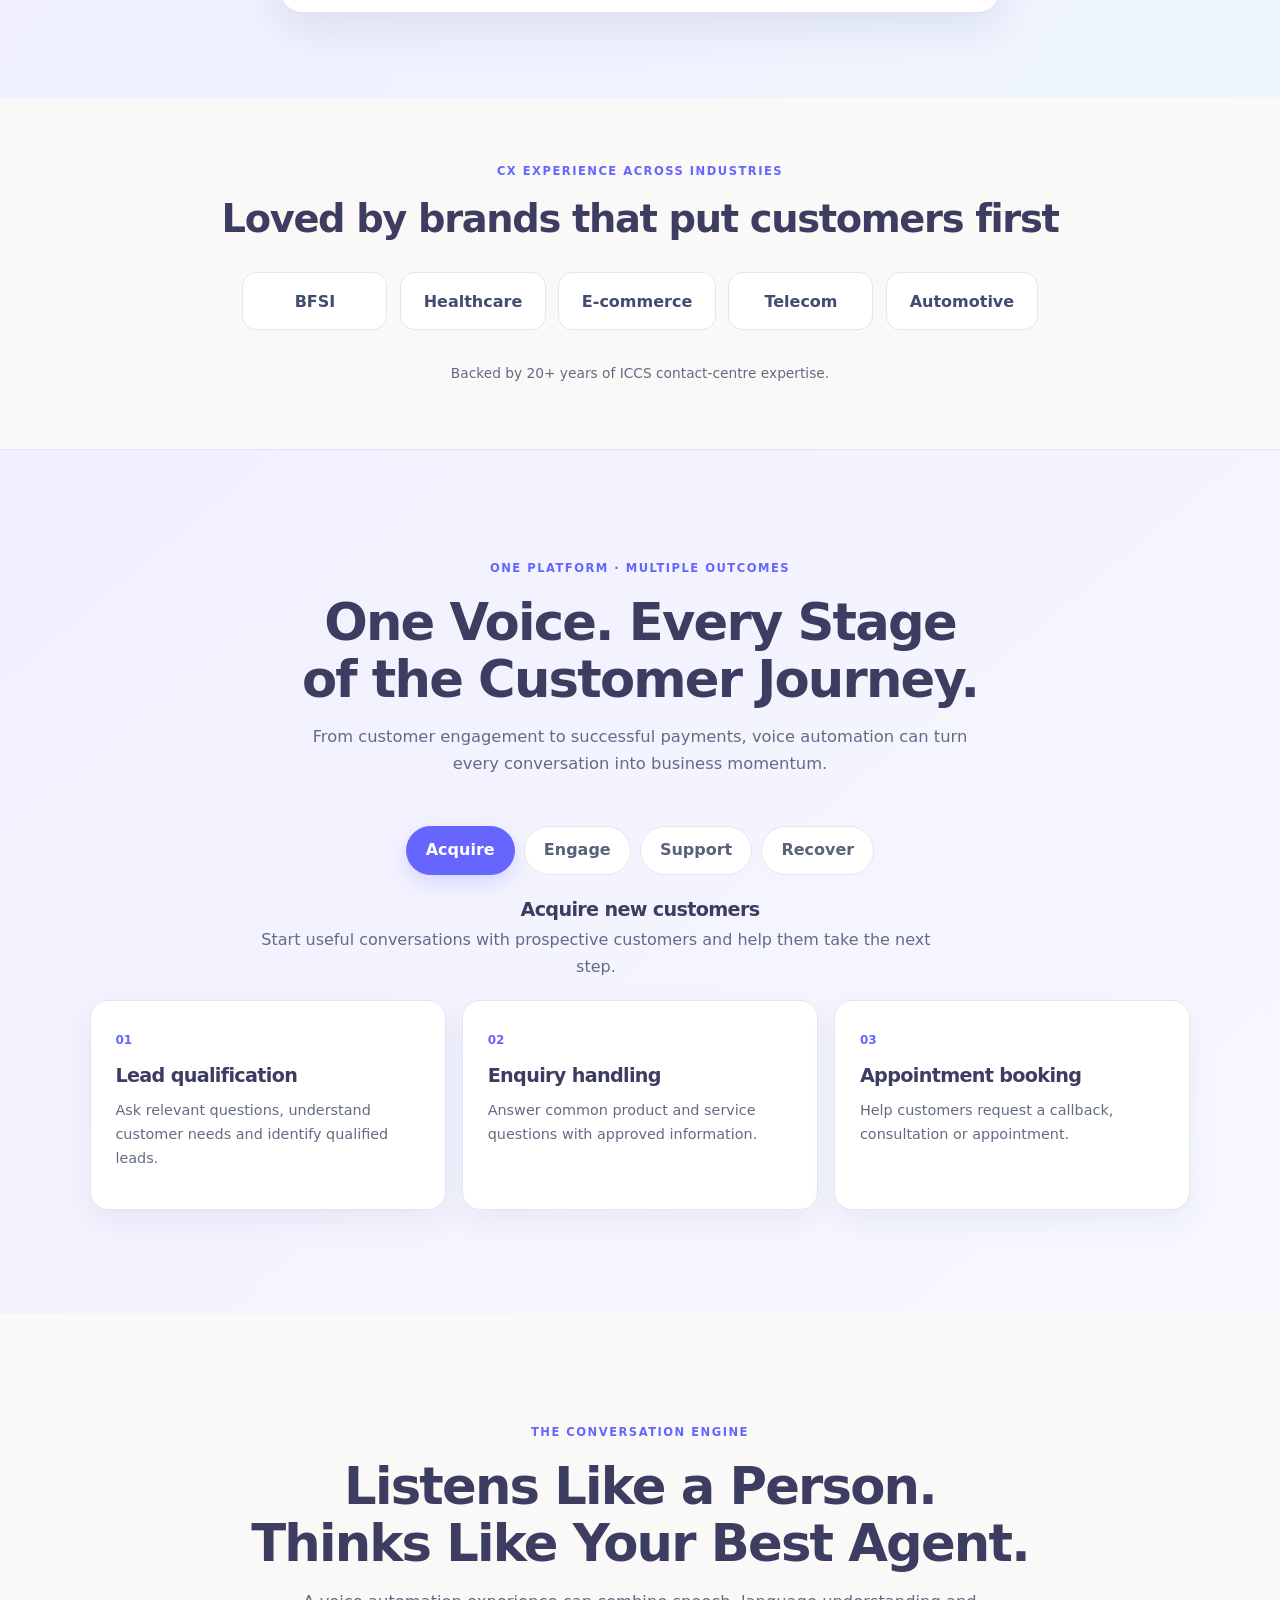
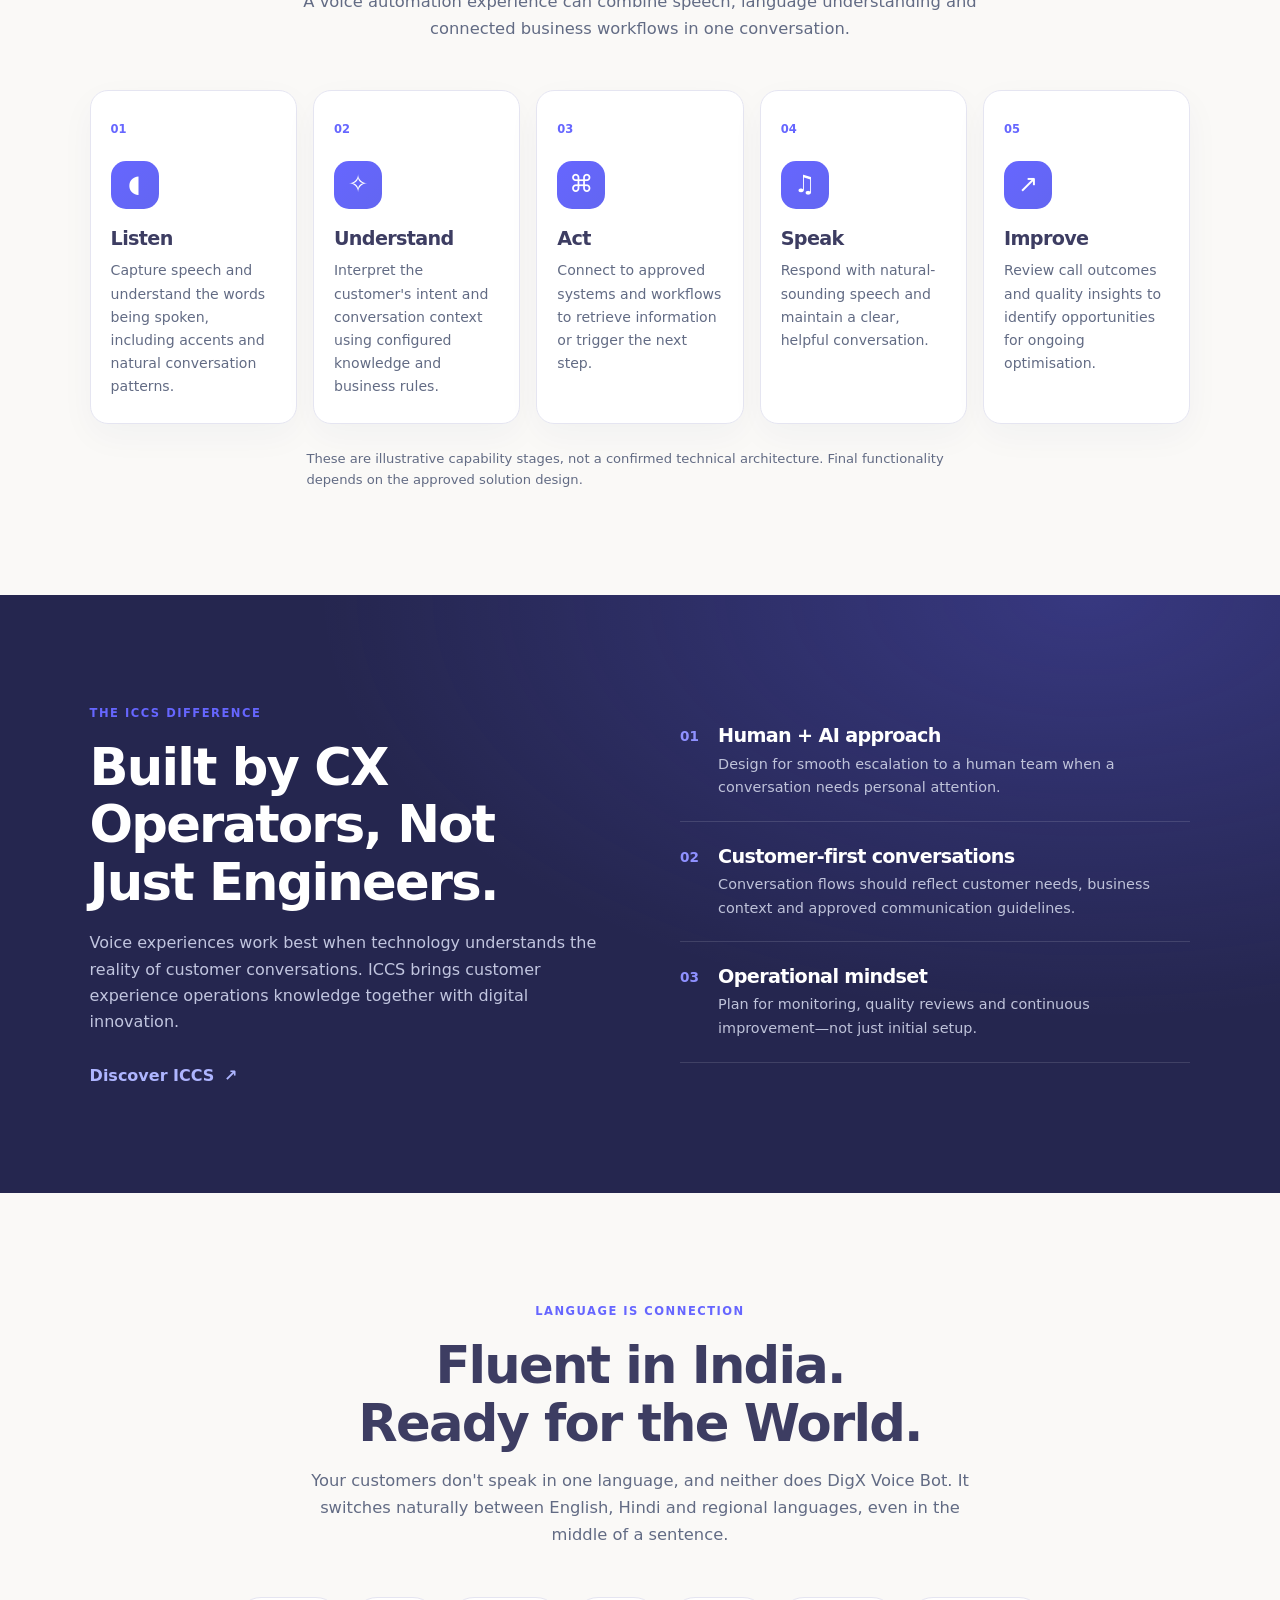
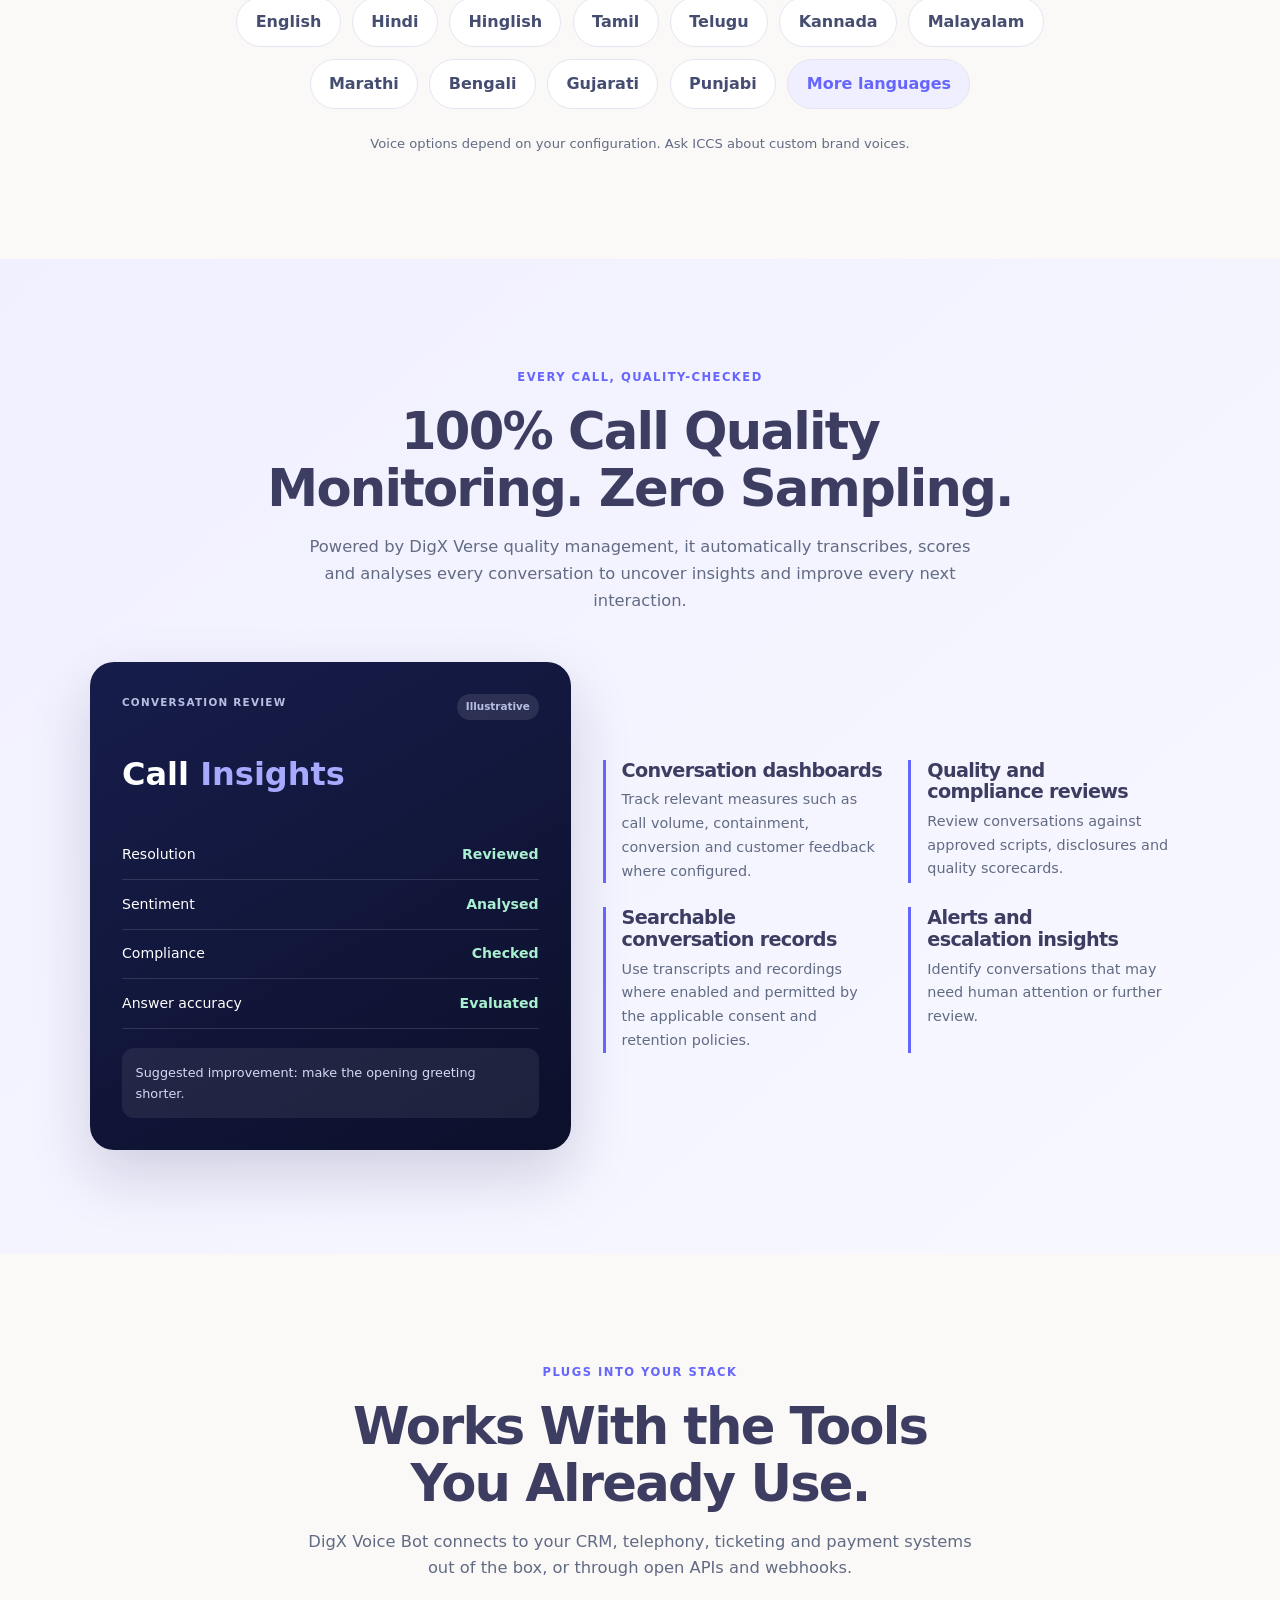
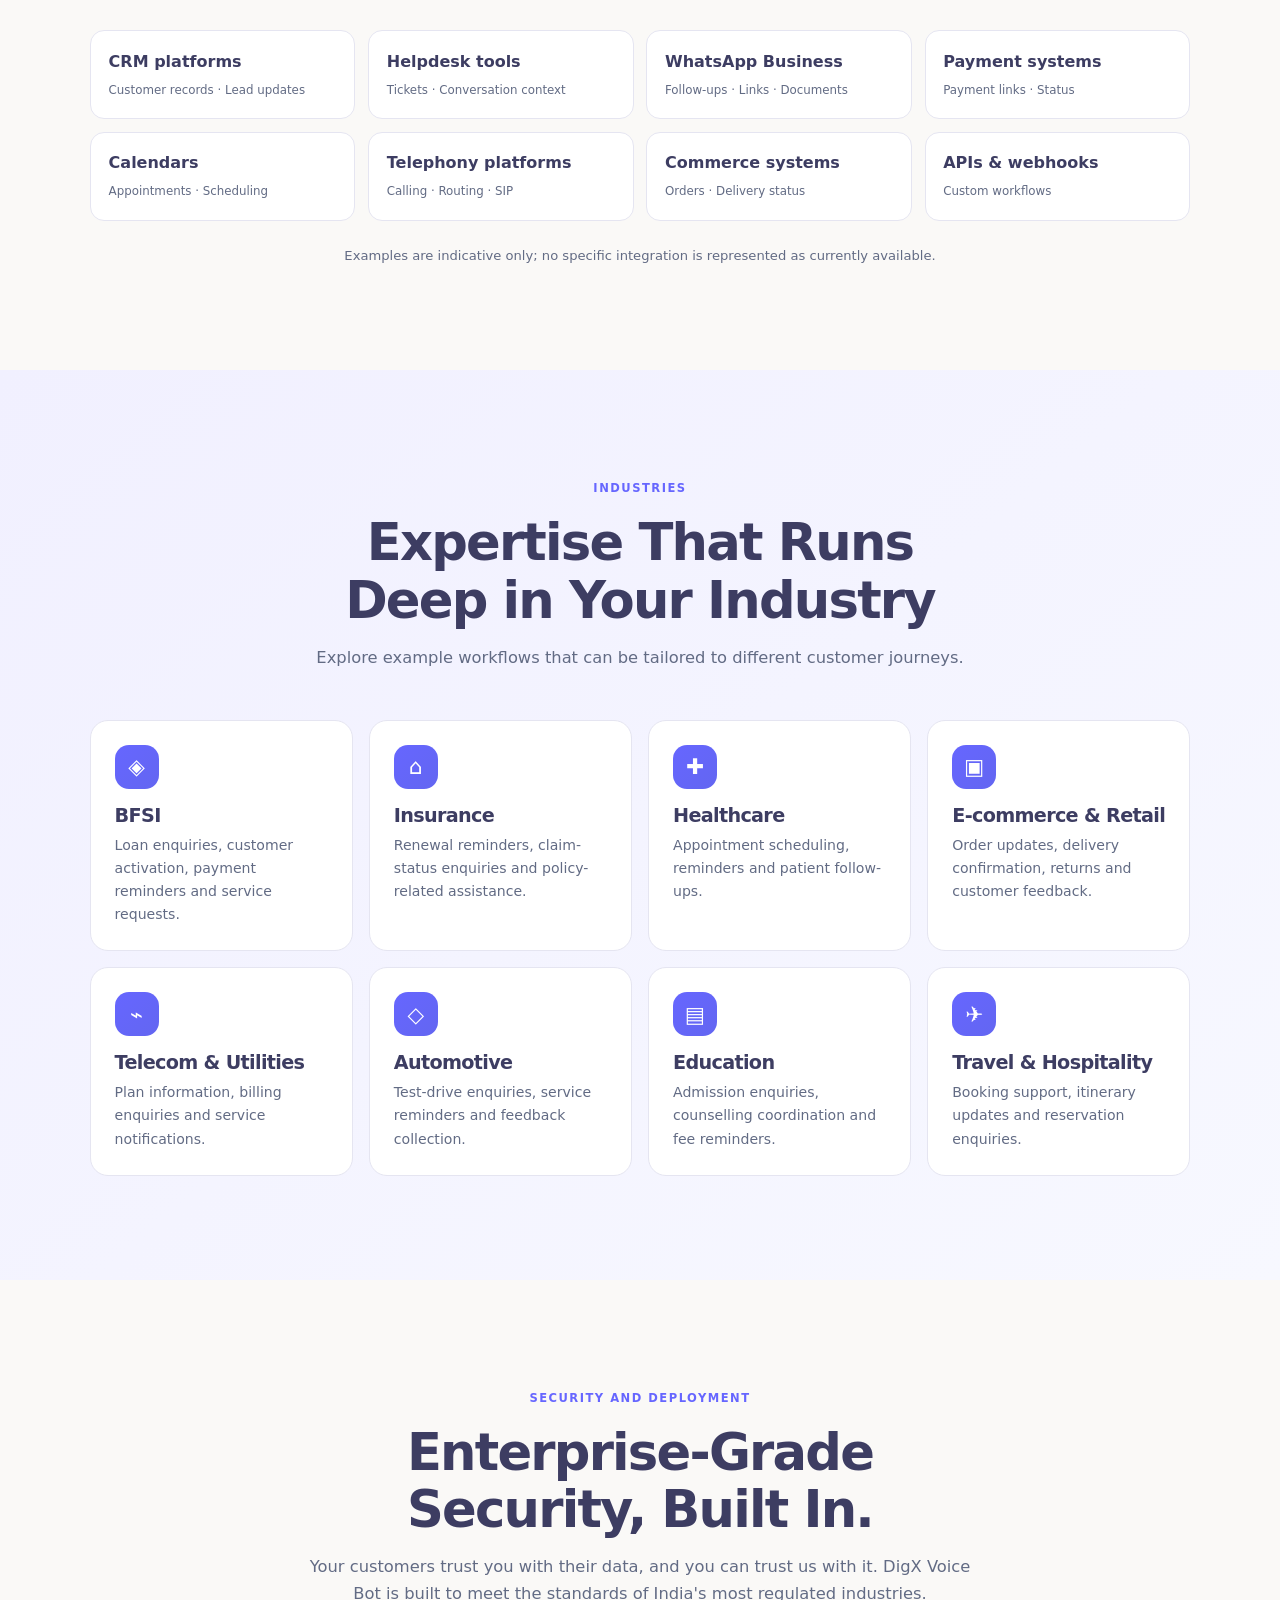
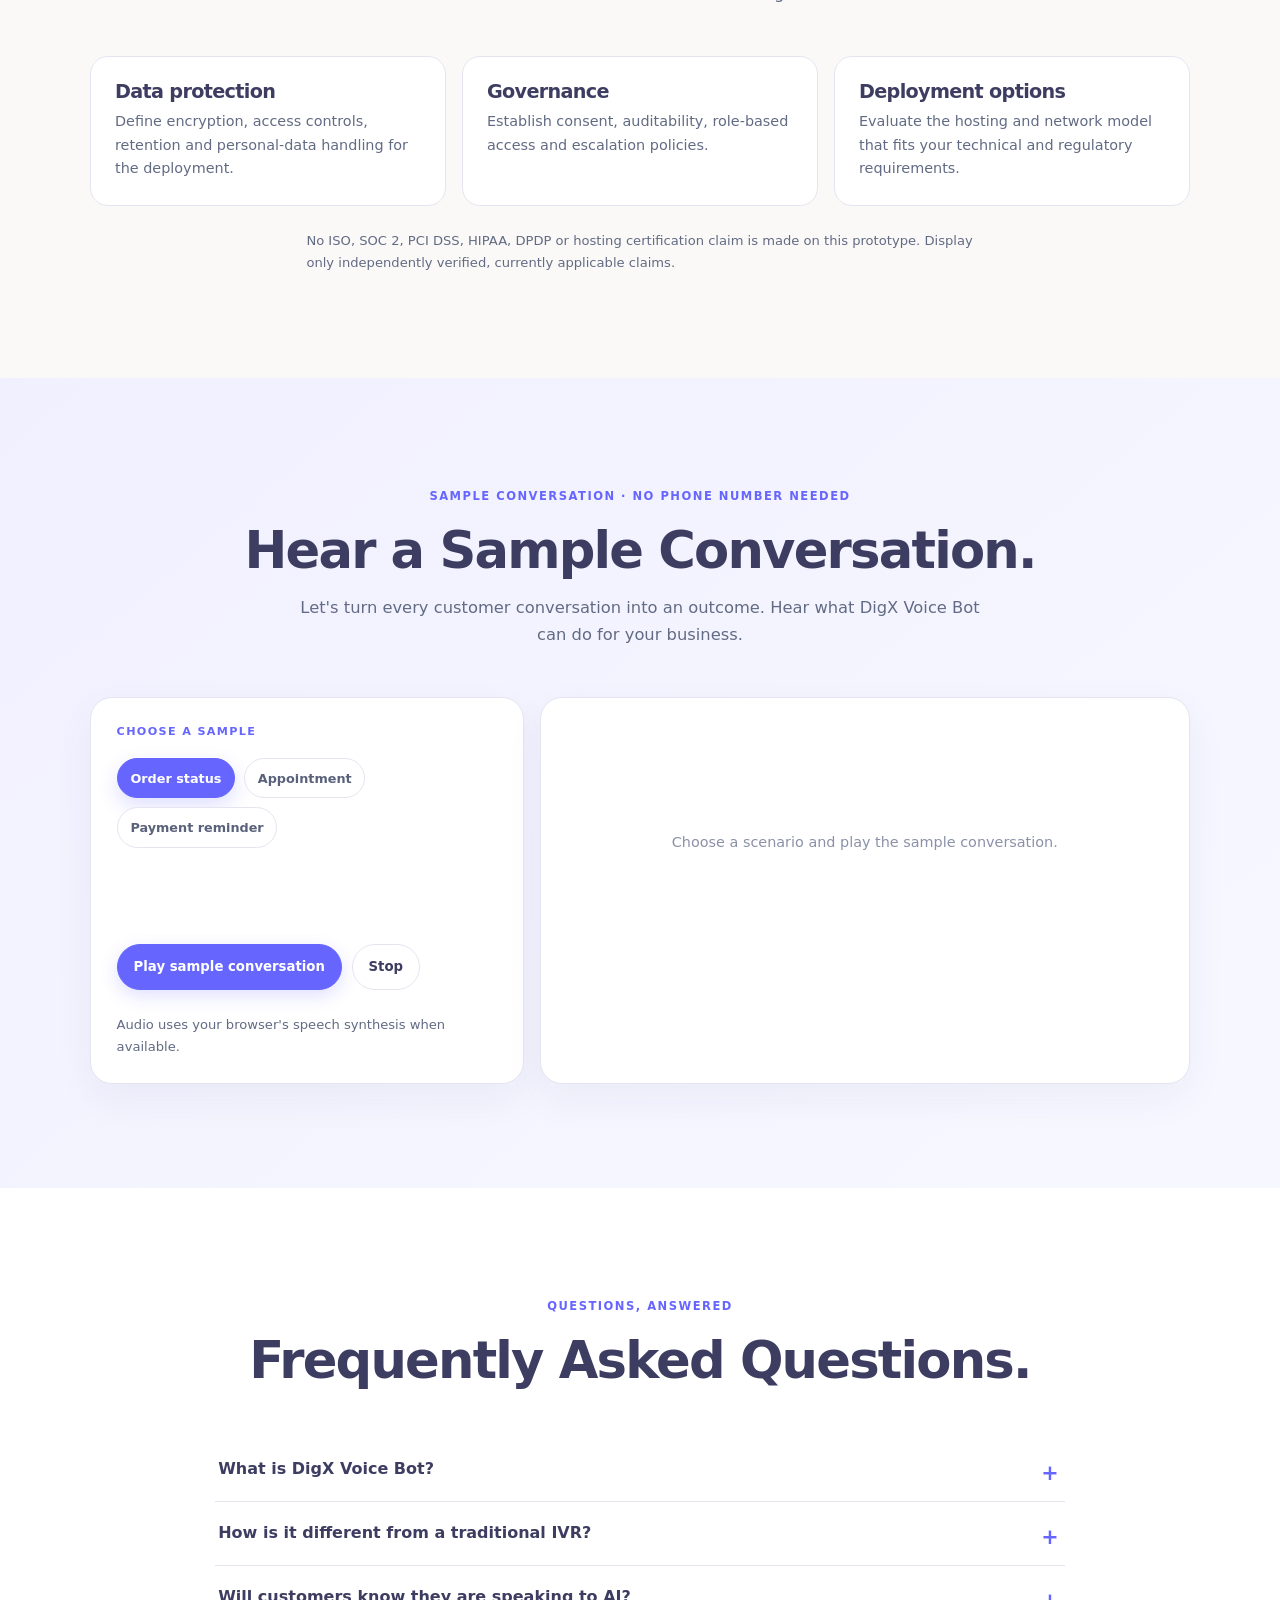
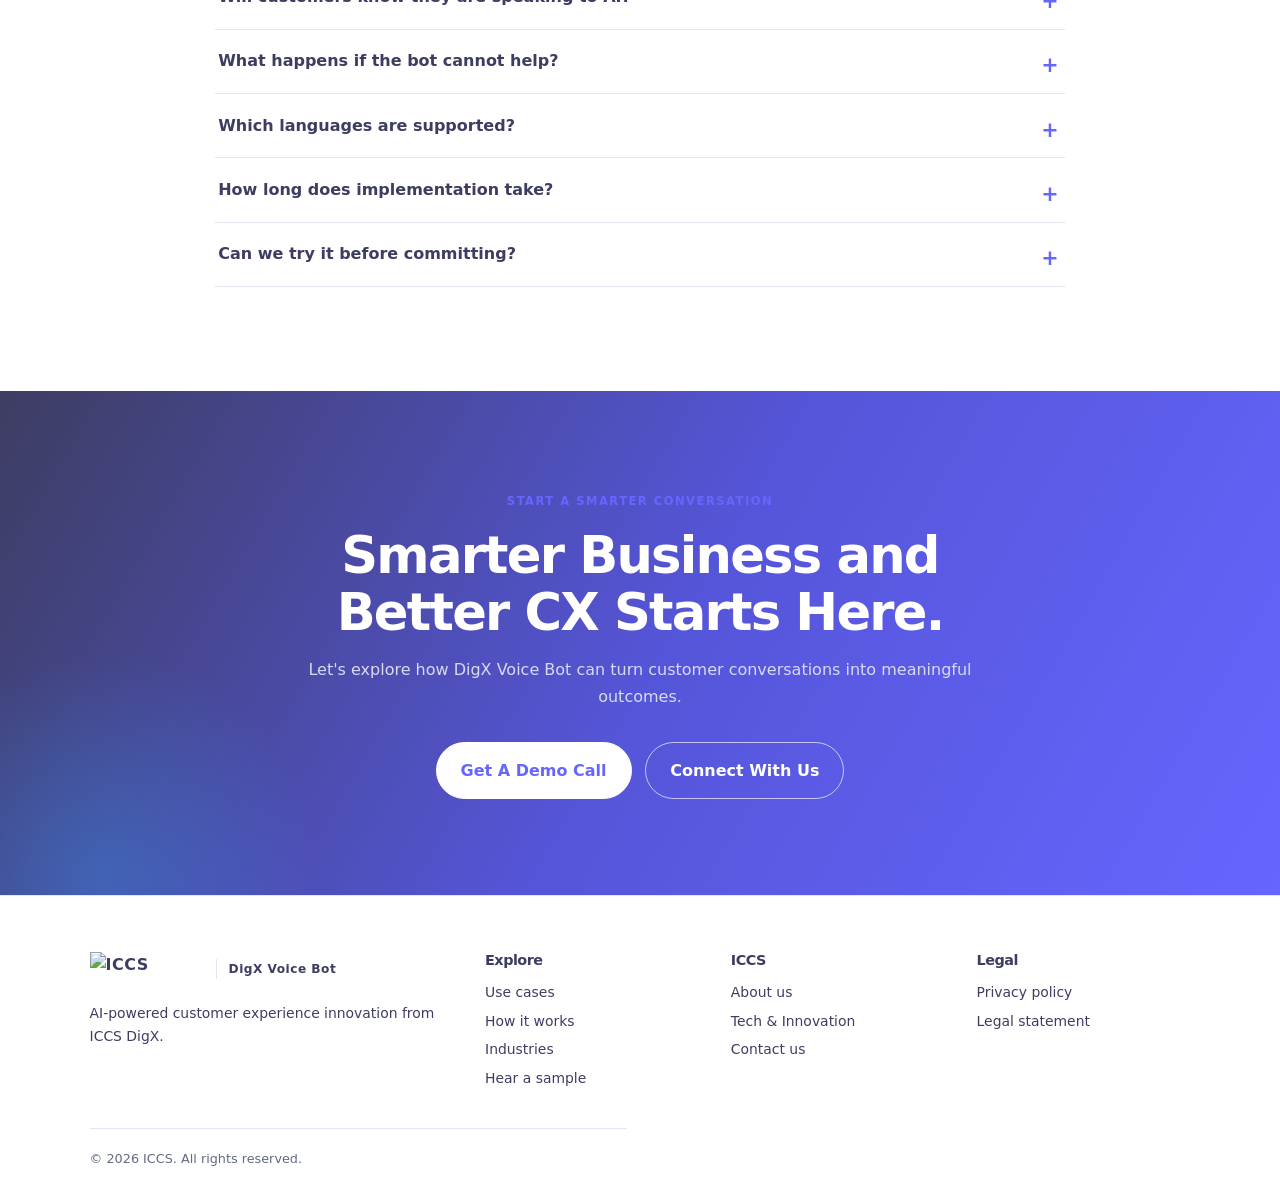
==== commit 2f7a6b3f: "Fix website JavaScript interactions and demo form" ====
--- a/index.html
+++ b/index.html
@@ -74,15 +74,15 @@
 
         <label class="sr-only" for="phoneNumber">Phone number</label>
         <input
-          id="phoneNumber"
-          name="phone_number"
-          type="tel"
-          inputmode="tel"
-          autocomplete="tel-national"
-          placeholder="Enter your phone number"
-          maxlength="18"
-          required
-        >
+        type="tel"
+        id="phoneNumber"
+        name="phone"
+        placeholder="Enter 10-digit mobile number"
+        inputmode="numeric"
+        maxlength="10"
+        pattern="[1-9][0-9]{9}"
+        required
+      >
 
         <button class="call-submit" id="callSubmit" type="submit">
           <span class="call-icon">☎</span>
--- a/digx-bot.css
+++ b/digx-bot.css
@@ -1972,3 +1972,27 @@
 .dgx .chat-line small { display: block; }
 .dgx .chat-line p { overflow-wrap: anywhere; }
 @media (max-width: 760px) { .dgx .journey-grid { grid-template-columns: 1fr; } }
+/* Demo request temporary popup */
+
+.thank-you-popup {
+    position: fixed;
+    top: 25px;
+    right: 25px;
+    z-index: 99999;
+    padding: 18px 24px;
+    max-width: 350px;
+    background: #ffffff;
+    color: #101633;
+    border-radius: 12px;
+    box-shadow: 0 8px 30px rgba(0, 0, 0, 0.18);
+    opacity: 0;
+    visibility: hidden;
+    transform: translateY(-12px);
+    transition: all 0.3s ease;
+  }
+  
+  .thank-you-popup.show {
+    opacity: 1;
+    visibility: visible;
+    transform: translateY(0);
+  }
